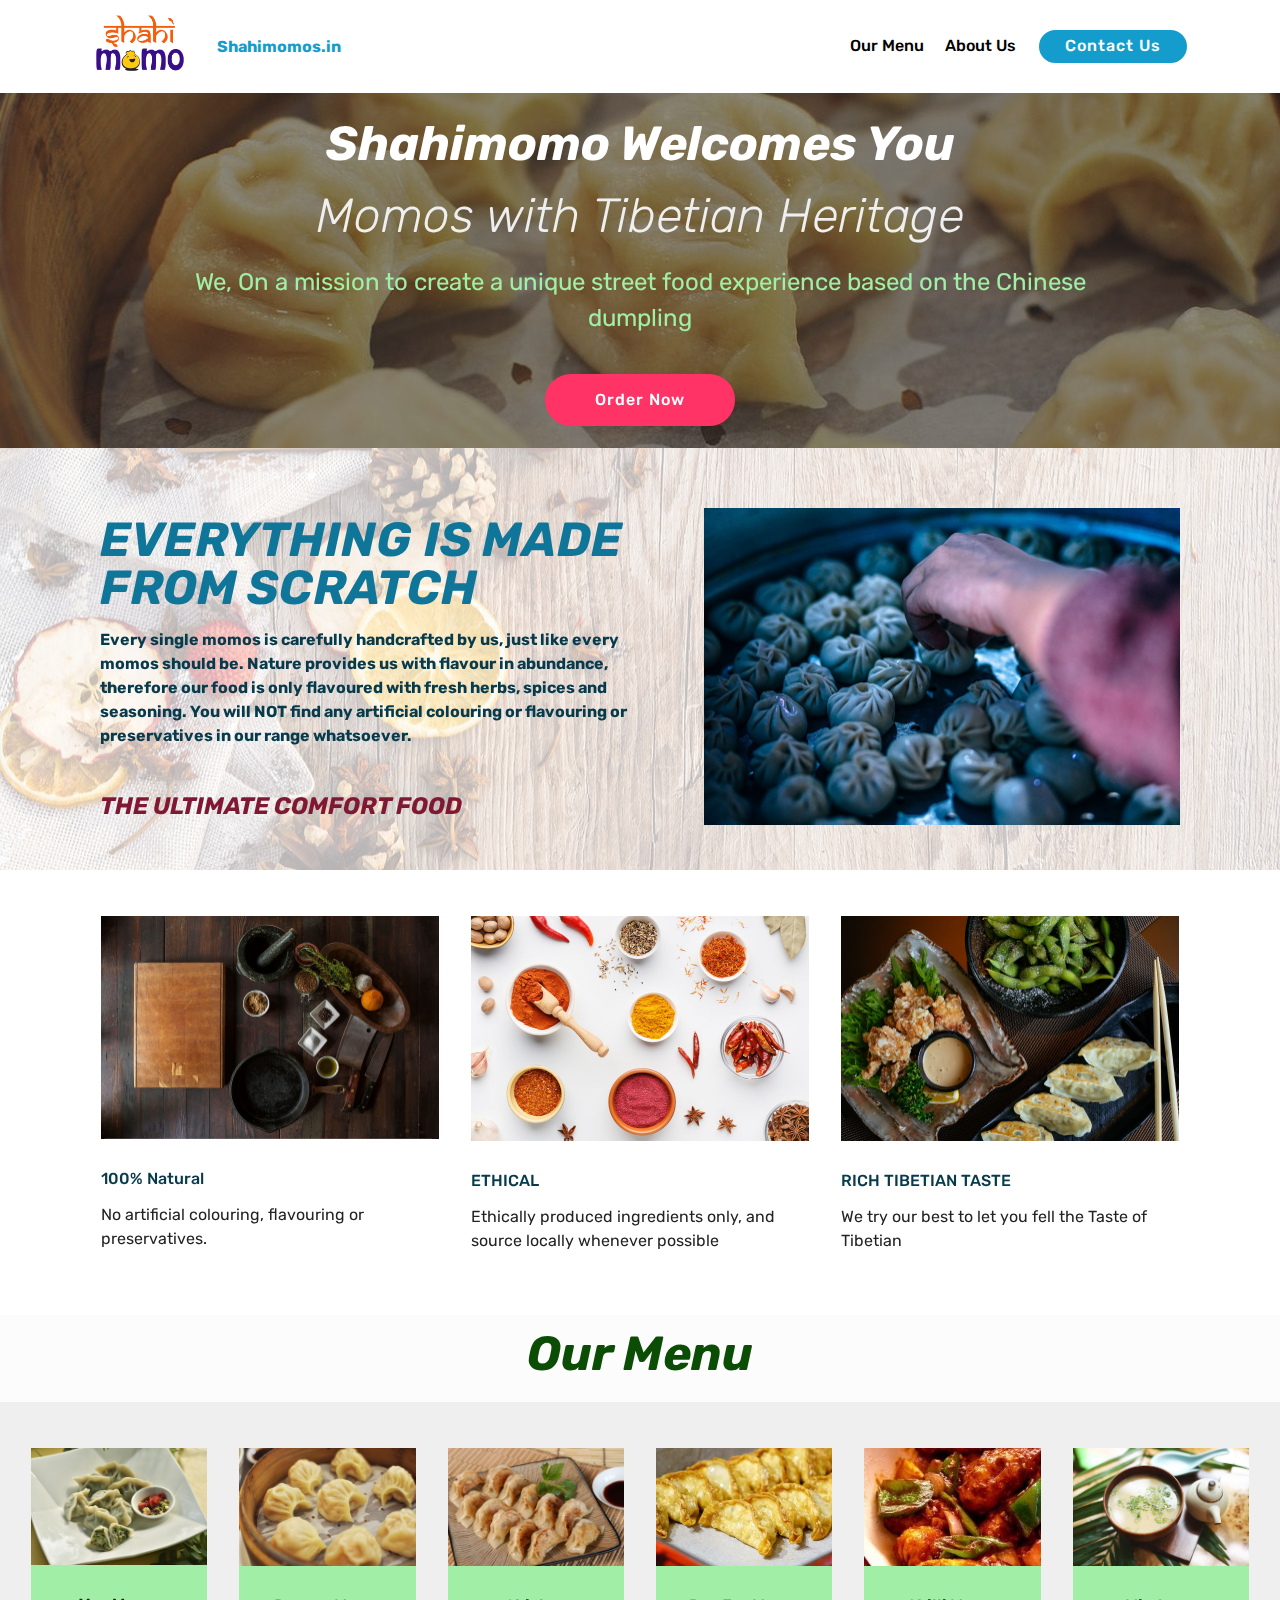
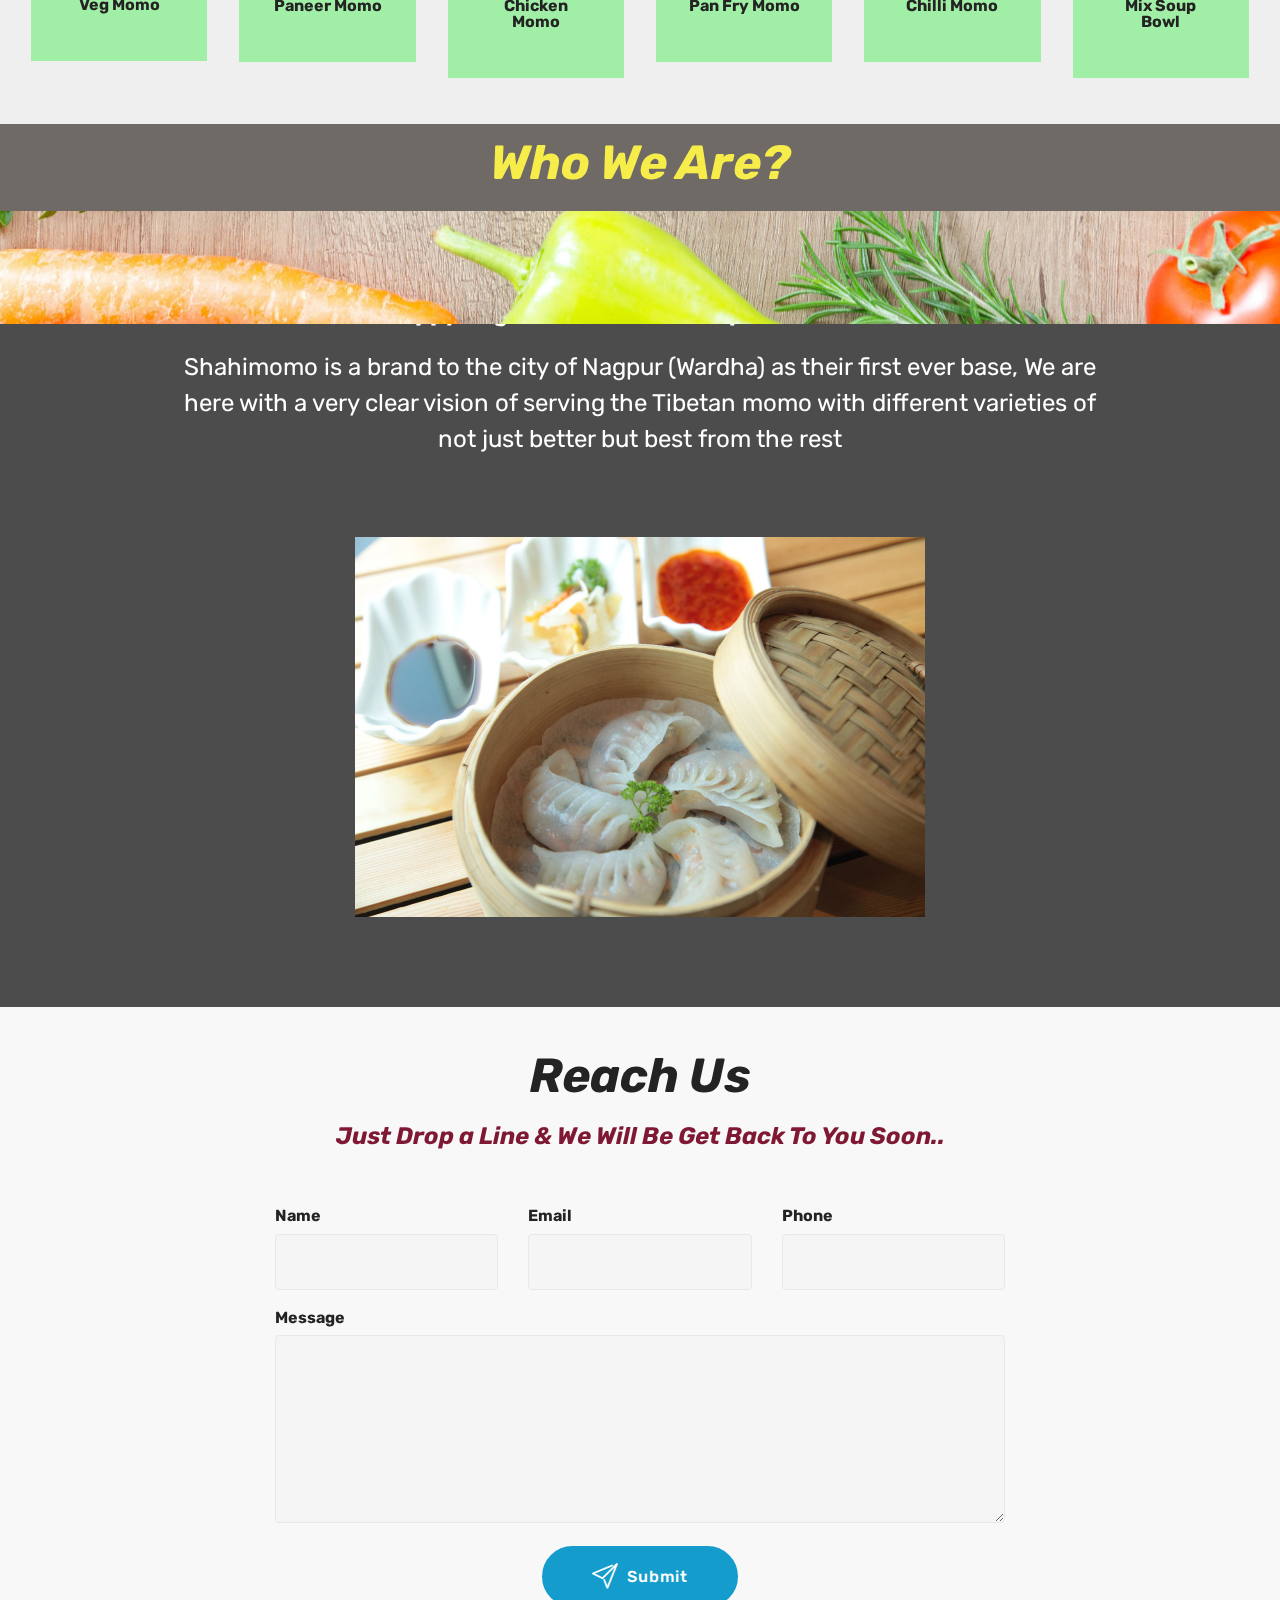
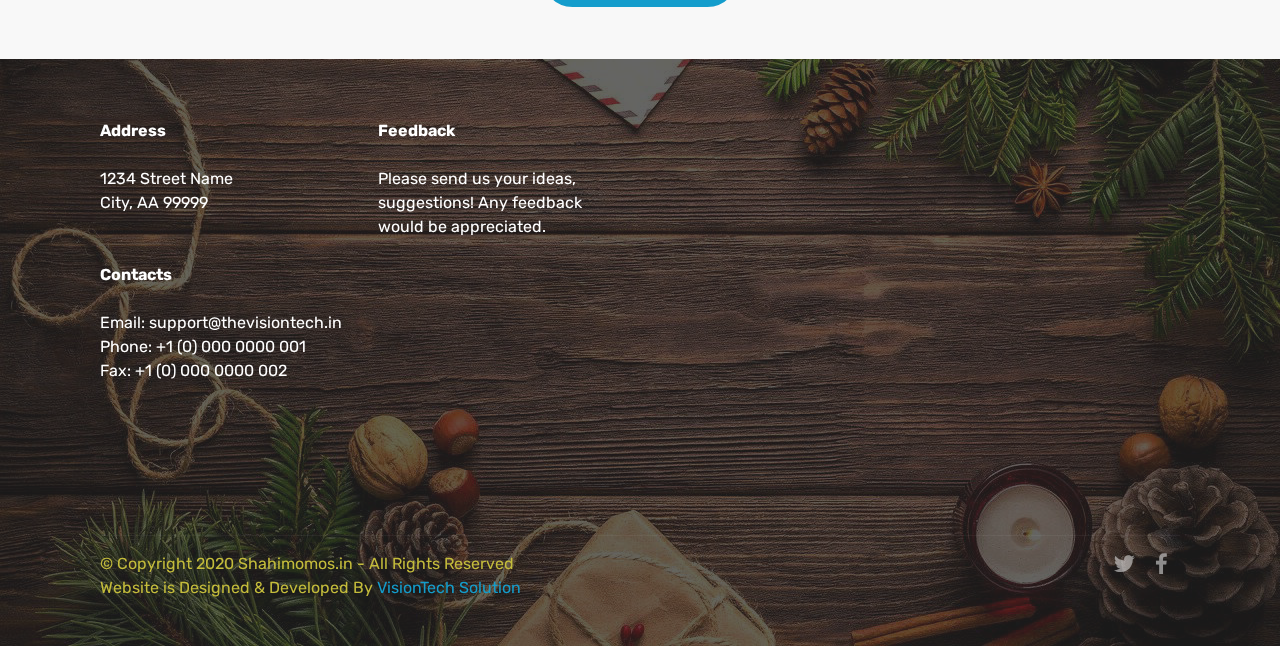
==== index.html @ 903f7103 "1st Hosting" ====
<!DOCTYPE html>
<html  >
<head>
  <!-- Site made with Mobirise Website Builder v4.10.15, https://mobirise.com -->
  <meta charset="UTF-8">
  <meta http-equiv="X-UA-Compatible" content="IE=edge">
  <meta name="generator" content="Mobirise v4.10.15, mobirise.com">
  <meta name="viewport" content="width=device-width, initial-scale=1, minimum-scale=1">
  <link rel="shortcut icon" href="assets/images/images-128x117.png" type="image/x-icon">
  <meta name="description" content="">
  
  <title>Home</title>
  <link rel="stylesheet" href="assets/web/assets/mobirise-icons-bold/mobirise-icons-bold.css">
  <link rel="stylesheet" href="assets/bootstrap/css/bootstrap.min.css">
  <link rel="stylesheet" href="assets/bootstrap/css/bootstrap-grid.min.css">
  <link rel="stylesheet" href="assets/bootstrap/css/bootstrap-reboot.min.css">
  <link rel="stylesheet" href="assets/socicon/css/styles.css">
  <link rel="stylesheet" href="assets/dropdown/css/style.css">
  <link rel="stylesheet" href="assets/tether/tether.min.css">
  <link rel="stylesheet" href="assets/theme/css/style.css">
  <link rel="preload" as="style" href="assets/mobirise/css/mbr-additional.css"><link rel="stylesheet" href="assets/mobirise/css/mbr-additional.css" type="text/css">
  
  
  
</head>
<body>
  <section class="menu cid-rPTNNwY2YM" once="menu" id="menu2-0">

    

    <nav class="navbar navbar-expand beta-menu navbar-dropdown align-items-center navbar-fixed-top navbar-toggleable-sm">
        <button class="navbar-toggler navbar-toggler-right" type="button" data-toggle="collapse" data-target="#navbarSupportedContent" aria-controls="navbarSupportedContent" aria-expanded="false" aria-label="Toggle navigation">
            <div class="hamburger">
                <span></span>
                <span></span>
                <span></span>
                <span></span>
            </div>
        </button>
        <div class="menu-logo">
            <div class="navbar-brand">
                <span class="navbar-logo">
                    <a href="#top">
                        <img src="assets/images/shahi-momo-logo-2-242x150.png" alt="Mobirise" title="" style="height: 4.8rem;">
                    </a>
                </span>
                <span class="navbar-caption-wrap"><a class="navbar-caption text-primary display-4" href="http://shahimomos.in">Shahimomos.in</a></span>
            </div>
        </div>
        <div class="collapse navbar-collapse" id="navbarSupportedContent">
            <ul class="navbar-nav nav-dropdown" data-app-modern-menu="true"><li class="nav-item">
                    <a class="nav-link link text-black display-4" href="index.html#header16-5">Our Menu</a>
                </li>
                <li class="nav-item">
                    <a class="nav-link link text-black display-4" href="index.html#header16-6">
                        About Us
                    </a>
                </li></ul>
            <div class="navbar-buttons mbr-section-btn"><a class="btn btn-sm btn-primary display-4" href="index.html#form1-9">Contact Us</a></div>
        </div>
    </nav>
</section>

<section class="engine"><a href="https://mobirise.info/g">how to build your own site for free</a></section><section class="header1 cid-rPTPG1tOv0 mbr-parallax-background" id="header1-1">

    

    <div class="mbr-overlay" style="opacity: 0.5; background-color: rgb(35, 35, 35);">
    </div>

    <div class="container">
        <div class="row justify-content-md-center">
            <div class="mbr-white col-md-10">
                <h1 class="mbr-section-title align-center mbr-bold pb-3 mbr-fonts-style display-2"><em>Shahimomo Welcomes You</em></h1>
                <h3 class="mbr-section-subtitle align-center mbr-light pb-3 mbr-fonts-style display-2"><em>Momos with Tibetian Heritage</em></h3>
                <p class="mbr-text align-center pb-3 mbr-fonts-style display-5">We, On a mission to create a unique street food experience based on the Chinese dumpling
                </p>
                <div class="mbr-section-btn align-center"><a class="btn btn-md btn-secondary display-4" href="index.html">Order Now</a></div>
            </div>
        </div>
    </div>

</section>

<section class="services2 cid-rPTTUf7X37 mbr-parallax-background" id="services2-2">
    <!---->
    
    <!---->
    <!--Overlay-->
    <div class="mbr-overlay" style="opacity: 0.7; background-color: rgb(255, 255, 255);">
    </div>
    <!--Container-->
    <div class="container">
        <div class="col-md-12">
            <div class="media-container-row">
                <div class="mbr-figure" style="width: 50%;">
                    <img src="assets/images/shahimomos.in-952x635.jpg" alt="Mobirise" title="">
                </div>
                <div class="align-left aside-content">
                    <h2 class="mbr-title pt-2 mbr-fonts-style display-2"><em><strong>EVERYTHING</strong> <strong>IS MADE FROM SCRATCH</strong></em></h2>
                    <div class="mbr-section-text">
                        <p class="mbr-text text1 pt-2 mbr-light mbr-fonts-style display-7"><strong>
                            Every single momos is carefully handcrafted by us, just like every momos should be. Nature provides us with flavour in abundance, therefore our food is only flavoured with fresh herbs, spices and seasoning. You will NOT find any artificial colouring or flavouring or preservatives in our range whatsoever.
                        </strong></p>
                        <p class="mbr-text text2 pt-4 mbr-light mbr-fonts-style display-5"><em><strong>THE ULTIMATE COMFORT FOOD</strong></em></p>
                    </div>
                    <!--Btn-->
                    
                </div>
            </div>
        </div>
    </div>
</section>

<section class="features2 cid-rPTVGCD7DV" id="features2-3">

    

    
    
    <div class="container">
        <div class="media-container-row">
            <div class="card p-3 col-12 col-md-6 col-lg-4">
                <div class="card-wrapper">
                    <div class="card-img">
                        <img src="assets/images/shahimomos.in-11-676x447.jpg" alt="Mobirise" title="">
                    </div>
                    <div class="card-box">
                        <h4 class="card-title pb-3 mbr-fonts-style display-7">100% Natural</h4>
                        <p class="mbr-text mbr-fonts-style display-7">No artificial colouring, flavouring or preservatives.</p>
                    </div>
                </div>
            </div>

            <div class="card p-3 col-12 col-md-6 col-lg-4">
                <div class="card-wrapper">
                    <div class="card-img">
                        <img src="assets/images/shahimomos.in-fr-676x450.jpg" alt="Mobirise" title="">
                    </div>
                    <div class="card-box ">
                        <h4 class="card-title pb-3 mbr-fonts-style display-7">
                            ETHICAL
                        </h4>
                        <p class="mbr-text mbr-fonts-style display-7">Ethically produced ingredients only, and source locally whenever possible</p>
                    </div>
                </div>
            </div>

            <div class="card p-3 col-12 col-md-6 col-lg-4">
                <div class="card-wrapper">
                    <div class="card-img">
                        <img src="assets/images/shahimomos.in-vj-676x451.jpg" alt="Mobirise" title="">
                    </div>
                    <div class="card-box">
                        <h4 class="card-title pb-3 mbr-fonts-style display-7">RICH TIBETIAN TASTE</h4>
                        <p class="mbr-text mbr-fonts-style display-7">We try our best to let you fell the Taste of Tibetian</p>
                    </div>
                </div>
            </div>

            
        </div>
    </div>
</section>

<section class="header1 cid-rPTZVzXrGd mbr-parallax-background" id="header16-5">

    

    <div class="mbr-overlay" style="opacity: 0.8; background-color: rgb(255, 255, 255);">
    </div>

    <div class="container">
        <div class="row justify-content-md-center">
            <div class="col-md-10 align-center">
                
                <h3 class="mbr-section-subtitle mbr-light pb-3 mbr-fonts-style display-2"><strong><em>Our Menu</em></strong></h3>
                
                
            </div>
        </div>
    </div>

</section>

<section class="features17 cid-rPTZSvDpLK mbr-parallax-background" id="features17-4">
    
    

    <div class="mbr-overlay" style="opacity: 0.7; background-color: rgb(239, 239, 239);">
    </div>
    <div class="container-fluid">
        <div class="media-container-row">
            <div class="card p-3 col-12 col-md-6 col-lg-2">
                <div class="card-wrapper">
                    <div class="card-img">
                        <img src="assets/images/shahimomos.in-3-376x249.jpg" alt="Mobirise" title="">
                    </div>
                    <div class="card-box">
                        <h4 class="card-title pb-3 mbr-fonts-style display-7"><strong>Veg Momo</strong></h4>
                        
                    </div>
                </div>
            </div>

            <div class="card p-3 col-12 col-md-6 col-lg-2">
                <div class="card-wrapper">
                    <div class="card-img">
                        <img src="assets/images/shahimomos.in-4-376x250.jpg" alt="Mobirise" title="">
                    </div>
                    <div class="card-box">
                        <h4 class="card-title pb-3 mbr-fonts-style display-7"><strong>Paneer Momo</strong></h4>
                        
                    </div>
                </div>
            </div>

            <div class="card p-3 col-12 col-md-6 col-lg-2">
                <div class="card-wrapper">
                    <div class="card-img">
                        <img src="assets/images/shahimomos.in-7-376x250.jpg" alt="Mobirise" title="">
                    </div>
                    <div class="card-box">
                        <h4 class="card-title pb-3 mbr-fonts-style display-7"><strong>Chicken Momo</strong></h4>
                        
                    </div>
                </div>
            </div>

            <div class="card p-3 col-12 col-md-6 col-lg-2">
                <div class="card-wrapper">
                    <div class="card-img">
                        <img src="assets/images/shahimomos.in-5-376x282.jpeg" alt="Mobirise" title="">
                    </div>
                    <div class="card-box">
                        <h4 class="card-title pb-3 mbr-fonts-style display-7"><strong>Pan Fry Momo</strong></h4>
                        
                    </div>
                </div>
            </div>
            <div class="card p-3 col-12 col-md-6 col-lg-2">
                <div class="card-wrapper">
                    <div class="card-img">
                        <img src="assets/images/1530507824-1-376x282.jpeg" alt="Mobirise" title="">
                    </div>
                    <div class="card-box">
                        <h4 class="card-title pb-3 mbr-fonts-style display-7"><strong>Chilli Momo</strong></h4>
                        
                    </div>
                </div>
            </div>
            <div class="card p-3 col-12 col-md-6 col-lg-2">
                <div class="card-wrapper">
                    <div class="card-img">
                        <img src="assets/images/shahimomos.in-gt-376x251.jpg" alt="Mobirise" title="">
                    </div>
                    <div class="card-box">
                        <h4 class="card-title pb-3 mbr-fonts-style display-7"><strong>Mix Soup Bowl</strong></h4>
                        
                    </div>
                </div>
            </div>
        </div>
    </div>
</section>

<section class="header1 cid-rPU2KFSTqj mbr-parallax-background" id="header16-6">

    

    <div class="mbr-overlay" style="opacity: 0.8; background-color: rgb(79, 73, 67);">
    </div>

    <div class="container">
        <div class="row justify-content-md-center">
            <div class="col-md-10 align-center">
                
                <h3 class="mbr-section-subtitle mbr-light pb-3 mbr-fonts-style display-2"><strong><em>Who We Are?</em></strong></h3>
                
                
            </div>
        </div>
    </div>

</section>

<section class="header4 cid-rPU3enYfwt mbr-parallax-background" id="header4-8">

    

    <div class="mbr-overlay" style="opacity: 0.8; background-color: rgb(35, 35, 35);">
    </div>

    <div class="container">
        <div class="row justify-content-md-center">
            <div class="media-content col-md-10">
                <h1 class="mbr-section-title align-center mbr-white pb-3 mbr-bold mbr-fonts-style display-5">&nbsp;Shahi Momo is happy to get connected with you all Momo lovers out there</h1>
                
                <div class="mbr-text align-center mbr-white pb-3">
                    <p class="mbr-text mbr-fonts-style display-5">Shahimomo&nbsp;is a brand to the city of Nagpur (Wardha)&nbsp;as their first ever base, We are here with a very clear vision of serving the Tibetan momo with different varieties of not just better but best from the rest</p>
                </div>
                
            </div>
            <div class="mbr-figure pt-5">
                <img src="assets/images/shahimomos.in-1-1140x760.jpg" alt="Mobirise" title="" style="width: 50%;">
            </div>
        </div>
    </div>
</section>

<section class="mbr-section form1 cid-rPU6ZiES2X mbr-parallax-background" id="form1-9">

    

    <div class="mbr-overlay" style="opacity: 0.6; background-color: rgb(255, 255, 255);">
    </div>
    <div class="container">
        <div class="row justify-content-center">
            <div class="title col-12 col-lg-8">
                <h2 class="mbr-section-title align-center pb-3 mbr-fonts-style display-2"><em><strong>Reach Us</strong></em></h2>
                <h3 class="mbr-section-subtitle align-center mbr-light pb-3 mbr-fonts-style display-5"><strong><em>Just Drop a Line &amp; We Will Be Get Back To You Soon..</em></strong></h3>
            </div>
        </div>
    </div>
    <div class="container">
        <div class="row justify-content-center">
            <div class="media-container-column col-lg-8" data-form-type="formoid">
                <!---Formbuilder Form--->
                <form action="https://mobirise.com/" method="POST" class="mbr-form form-with-styler" data-form-title="Mobirise Form"><input type="hidden" name="email" data-form-email="true" value="Xfej336kBXKM1GobPA/BCLwzNhtmYr7MzFVqIUMTimgPdMG3riW39Me79jbO7dCWpPa9+51WQNjt3RapxZYFgcnYr6++Sw29KfsrBfpaSmL9WlDJhbk5nXmdDGujqQzP">
                    <div class="row">
                        <div hidden="hidden" data-form-alert="" class="alert alert-success col-12">Thanks for filling out the form!</div>
                        <div hidden="hidden" data-form-alert-danger="" class="alert alert-danger col-12">
                        </div>
                    </div>
                    <div class="dragArea row">
                        <div class="col-md-4  form-group" data-for="name">
                            <label for="name-form1-9" class="form-control-label mbr-fonts-style display-7"><strong>Name</strong></label>
                            <input type="text" name="name" data-form-field="Name" required="required" class="form-control display-7" id="name-form1-9">
                        </div>
                        <div class="col-md-4  form-group" data-for="email">
                            <label for="email-form1-9" class="form-control-label mbr-fonts-style display-7"><strong>Email</strong></label>
                            <input type="email" name="email" data-form-field="Email" required="required" class="form-control display-7" id="email-form1-9">
                        </div>
                        <div data-for="phone" class="col-md-4  form-group">
                            <label for="phone-form1-9" class="form-control-label mbr-fonts-style display-7"><strong>Phone</strong></label>
                            <input type="tel" name="phone" data-form-field="Phone" class="form-control display-7" id="phone-form1-9">
                        </div>
                        <div data-for="message" class="col-md-12 form-group">
                            <label for="message-form1-9" class="form-control-label mbr-fonts-style display-7"><strong>Message</strong></label>
                            <textarea name="message" data-form-field="Message" class="form-control display-7" id="message-form1-9"></textarea>
                        </div>
                        <div class="col-md-12 input-group-btn align-center"><button type="submit" class="btn btn-primary btn-form display-4"><span class="mbrib-paper-plane mbr-iconfont mbr-iconfont-btn"></span>Submit</button></div>
                    </div>
                </form><!---Formbuilder Form--->
            </div>
        </div>
    </div>
</section>

<section class="cid-rPU8gIEfs6" id="footer2-a">

    

    <div class="mbr-overlay" style="opacity: 0.7; background-color: rgb(35, 35, 35);"></div>

    <div class="container">
        <div class="media-container-row content mbr-white">
            <div class="col-12 col-md-3 mbr-fonts-style display-7">
                <p class="mbr-text">
                    <strong>Address</strong>
                    <br>
                    <br>1234 Street Name
                    <br>City, AA 99999
                    <br>
                    <br>
                    <br><strong>Contacts</strong>
                    <br>
                    <br>Email: support@thevisiontech.in<br>Phone: +1 (0) 000 0000 001
                    <br>Fax: +1 (0) 000 0000 002
                </p>
            </div>
            <div class="col-12 col-md-3 mbr-fonts-style display-7">
                <p class="mbr-text"><strong>Feedback</strong>
                    <br>
                    <br>Please send us your ideas, suggestions! Any feedback would be appreciated.
                </p>
            </div>
            <div class="col-12 col-md-6">
                <div class="google-map"><iframe frameborder="0" style="border:0" src="https://www.google.com/maps/embed?pb=!1m18!1m12!1m3!1d3731.2957175149!2d78.5920645149277!3d20.73880488615623!2m3!1f0!2f0!3f0!3m2!1i1024!2i768!4f13.1!3m3!1m2!1s0x3bd47fdc849666a1%3A0xf864f578d96a3a98!2sShahi%20Momos(Dipak)!5e0!3m2!1sen!2sin!4v1581159284503!5m2!1sen!2sin" allowfullscreen=""></iframe></div>
            </div>
        </div>
        <div class="footer-lower">
            <div class="media-container-row">
                <div class="col-sm-12">
                    <hr>
                </div>
            </div>
            <div class="media-container-row mbr-white">
                <div class="col-sm-6 copyright">
                    <p class="mbr-text mbr-fonts-style display-7">
                        © Copyright 2020 Shahimomos.in&nbsp;- All Rights Reserved<br>Website is Designed &amp; Developed By <strong><em><a href="https://web.thevisiontech.in" target="_blank">VisionTech Solution</a></em></strong></p>
                </div>
                <div class="col-md-6">
                    <div class="social-list align-right">
                        <div class="soc-item">
                            <a href="https://web.thevisiontech.in" target="_blank">
                                <span class="mbr-iconfont mbr-iconfont-social socicon-twitter socicon"></span>
                            </a>
                        </div>
                        <div class="soc-item">
                            <a href="https://web.thevisiontech.in" target="_blank">
                                <span class="mbr-iconfont mbr-iconfont-social socicon-facebook socicon"></span>
                            </a>
                        </div>
                        
                        
                        
                        
                    </div>
                </div>
            </div>
        </div>
    </div>
</section>


  <script src="assets/web/assets/jquery/jquery.min.js"></script>
  <script src="assets/popper/popper.min.js"></script>
  <script src="assets/bootstrap/js/bootstrap.min.js"></script>
  <script src="assets/smoothscroll/smooth-scroll.js"></script>
  <script src="assets/dropdown/js/nav-dropdown.js"></script>
  <script src="assets/dropdown/js/navbar-dropdown.js"></script>
  <script src="assets/touchswipe/jquery.touch-swipe.min.js"></script>
  <script src="assets/parallax/jarallax.min.js"></script>
  <script src="assets/tether/tether.min.js"></script>
  <script src="assets/theme/js/script.js"></script>
  <script src="assets/formoid/formoid.min.js"></script>
  
  
</body>
</html>
---- assets/web/assets/mobirise-icons-bold/mobirise-icons-bold.css ----
@font-face {
  font-family: 'mobirise-icons-bold';
  font-display: swap;
  src:  url('mobirise-icons-bold.eot?m1l4yr');
  src:  url('mobirise-icons-bold.eot?m1l4yr#iefix') format('embedded-opentype'),
    url('mobirise-icons-bold.ttf?m1l4yr') format('truetype'),
    url('mobirise-icons-bold.woff?m1l4yr') format('woff'),
    url('mobirise-icons-bold.svg?m1l4yr#mobirise-icons-bold') format('svg');
  font-weight: normal;
  font-style: normal;
}

[class^="mbrib-"], [class*="mbrib-"] {
  /* use !important to prevent issues with browser extensions that change fonts */
  font-family: 'mobirise-icons-bold' !important;
  speak: none;
  font-style: normal;
  font-weight: normal;
  font-variant: normal;
  text-transform: none;
  line-height: 1;

  /* Better Font Rendering =========== */
  -webkit-font-smoothing: antialiased;
  -moz-osx-font-smoothing: grayscale;
}

.mbrib-add-submenu:before {
  content: "\e900";
}
.mbrib-alert:before {
  content: "\e901";
}
.mbrib-align-center:before {
  content: "\e902";
}
.mbrib-align-justify:before {
  content: "\e903";
}
.mbrib-align-left:before {
  content: "\e904";
}
.mbrib-align-right:before {
  content: "\e905";
}
.mbrib-android:before {
  content: "\e906";
}
.mbrib-apple:before {
  content: "\e907";
}
.mbrib-arrow-down:before {
  content: "\e908";
}
.mbrib-arrow-next:before {
  content: "\e909";
}
.mbrib-arrow-prev:before {
  content: "\e90a";
}
.mbrib-arrow-up:before {
  content: "\e90b";
}
.mbrib-bold:before {
  content: "\e90c";
}
.mbrib-bookmark:before {
  content: "\e90d";
}
.mbrib-bootstrap:before {
  content: "\e90e";
}
.mbrib-briefcase:before {
  content: "\e90f";
}
.mbrib-browse:before {
  content: "\e910";
}
.mbrib-bulleted-list:before {
  content: "\e911";
}
.mbrib-calendar:before {
  content: "\e912";
}
.mbrib-camera:before {
  content: "\e913";
}
.mbrib-cart-add:before {
  content: "\e914";
}
.mbrib-cart-full:before {
  content: "\e915";
}
.mbrib-cash:before {
  content: "\e916";
}
.mbrib-change-style:before {
  content: "\e917";
}
.mbrib-chat:before {
  content: "\e918";
}
.mbrib-clock:before {
  content: "\e919";
}
.mbrib-close:before {
  content: "\e91a";
}
.mbrib-cloud:before {
  content: "\e91b";
}
.mbrib-code:before {
  content: "\e91c";
}
.mbrib-contact-form:before {
  content: "\e91d";
}
.mbrib-credit-card:before {
  content: "\e91e";
}
.mbrib-cursor-click:before {
  content: "\e91f";
}
.mbrib-cust-feedback:before {
  content: "\e920";
}
.mbrib-database:before {
  content: "\e921";
}
.mbrib-delivery:before {
  content: "\e922";
}
.mbrib-desktop:before {
  content: "\e923";
}
.mbrib-devices:before {
  content: "\e924";
}
.mbrib-down:before {
  content: "\e925";
}
.mbrib-download:before {
  content: "\e926";
}
.mbrib-drag-n-drop:before {
  content: "\e927";
}
.mbrib-drag-n-drop2:before {
  content: "\e928";
}
.mbrib-edit:before {
  content: "\e929";
}
.mbrib-edit2:before {
  content: "\e92a";
}
.mbrib-error:before {
  content: "\e92b";
}
.mbrib-extension:before {
  content: "\e92c";
}
.mbrib-features:before {
  content: "\e92d";
}
.mbrib-file:before {
  content: "\e92e";
}
.mbrib-flag:before {
  content: "\e92f";
}
.mbrib-folder:before {
  content: "\e930";
}
.mbrib-gift:before {
  content: "\e931";
}
.mbrib-github:before {
  content: "\e932";
}
.mbrib-globe-2:before {
  content: "\e933";
}
.mbrib-globe:before {
  content: "\e934";
}
.mbrib-growing-chart:before {
  content: "\e935";
}
.mbrib-hearth:before {
  content: "\e936";
}
.mbrib-help:before {
  content: "\e937";
}
.mbrib-home:before {
  content: "\e938";
}
.mbrib-hot-cup:before {
  content: "\e939";
}
.mbrib-idea:before {
  content: "\e93a";
}
.mbrib-image-gallery:before {
  content: "\e93b";
}
.mbrib-image-slider:before {
  content: "\e93c";
}
.mbrib-info:before {
  content: "\e93d";
}
.mbrib-italic:before {
  content: "\e93e";
}
.mbrib-key:before {
  content: "\e93f";
}
.mbrib-laptop:before {
  content: "\e940";
}
.mbrib-layers:before {
  content: "\e941";
}
.mbrib-left-right:before {
  content: "\e942";
}
.mbrib-left:before {
  content: "\e943";
}
.mbrib-letter:before {
  content: "\e944";
}
.mbrib-like:before {
  content: "\e945";
}
.mbrib-link:before {
  content: "\e946";
}
.mbrib-lock:before {
  content: "\e947";
}
.mbrib-login:before {
  content: "\e948";
}
.mbrib-logout:before {
  content: "\e949";
}
.mbrib-magic-stick:before {
  content: "\e94a";
}
.mbrib-map-pin:before {
  content: "\e94b";
}
.mbrib-menu:before {
  content: "\e94c";
}
.mbrib-mobile:before {
  content: "\e94d";
}
.mbrib-mobile2:before {
  content: "\e94e";
}
.mbrib-mobirise:before {
  content: "\e94f";
}
.mbrib-more-horizontal:before {
  content: "\e950";
}
.mbrib-more-vertical:before {
  content: "\e951";
}
.mbrib-music:before {
  content: "\e952";
}
.mbrib-new-file:before {
  content: "\e953";
}
.mbrib-numbered-list:before {
  content: "\e954";
}
.mbrib-opened-folder:before {
  content: "\e955";
}
.mbrib-pages:before {
  content: "\e956";
}
.mbrib-paper-plane:before {
  content: "\e957";
}
.mbrib-paperclip:before {
  content: "\e958";
}
.mbrib-photo:before {
  content: "\e959";
}
.mbrib-photos:before {
  content: "\e95a";
}
.mbrib-pin:before {
  content: "\e95b";
}
.mbrib-play:before {
  content: "\e95c";
}
.mbrib-plus:before {
  content: "\e95d";
}
.mbrib-preview:before {
  content: "\e95e";
}
.mbrib-print:before {
  content: "\e95f";
}
.mbrib-protect:before {
  content: "\e960";
}
.mbrib-question:before {
  content: "\e961";
}
.mbrib-quote-left:before {
  content: "\e962";
}
.mbrib-quote-right:before {
  content: "\e963";
}
.mbrib-redo:before {
  content: "\e964";
}
.mbrib-refresh:before {
  content: "\e965";
}
.mbrib-responsive:before {
  content: "\e966";
}
.mbrib-right:before {
  content: "\e967";
}
.mbrib-rocket:before {
  content: "\e968";
}
.mbrib-sad-face:before {
  content: "\e969";
}
.mbrib-sale:before {
  content: "\e96a";
}
.mbrib-save:before {
  content: "\e96b";
}
.mbrib-search:before {
  content: "\e96c";
}
.mbrib-setting:before {
  content: "\e96d";
}
.mbrib-setting2:before {
  content: "\e96e";
}
.mbrib-setting3:before {
  content: "\e96f";
}
.mbrib-share:before {
  content: "\e970";
}
.mbrib-shopping-bag:before {
  content: "\e971";
}
.mbrib-shopping-basket:before {
  content: "\e972";
}
.mbrib-shopping-cart:before {
  content: "\e973";
}
.mbrib-sites:before {
  content: "\e974";
}
.mbrib-smile-face:before {
  content: "\e975";
}
.mbrib-speed:before {
  content: "\e976";
}
.mbrib-star:before {
  content: "\e977";
}
.mbrib-success:before {
  content: "\e978";
}
.mbrib-sun:before {
  content: "\e979";
}
.mbrib-sun2:before {
  content: "\e97a";
}
.mbrib-tablet-vertical:before {
  content: "\e97b";
}
.mbrib-tablet:before {
  content: "\e97c";
}
.mbrib-target:before {
  content: "\e97d";
}
.mbrib-timer:before {
  content: "\e97e";
}
.mbrib-to-ftp:before {
  content: "\e97f";
}
.mbrib-to-local-drive:before {
  content: "\e980";
}
.mbrib-touch-swipe:before {
  content: "\e981";
}
.mbrib-touch:before {
  content: "\e982";
}
.mbrib-trash:before {
  content: "\e983";
}
.mbrib-underline:before {
  content: "\e984";
}
.mbrib-undo:before {
  content: "\e985";
}
.mbrib-unlink:before {
  content: "\e986";
}
.mbrib-unlock:before {
  content: "\e987";
}
.mbrib-up-down:before {
  content: "\e988";
}
.mbrib-up:before {
  content: "\e989";
}
.mbrib-update:before {
  content: "\e98a";
}
.mbrib-upload:before {
  content: "\e98b";
}
.mbrib-user:before {
  content: "\e98c";
}
.mbrib-user2:before {
  content: "\e98d";
}
.mbrib-users:before {
  content: "\e98e";
}
.mbrib-video-play:before {
  content: "\e98f";
}
.mbrib-video:before {
  content: "\e990";
}
.mbrib-watch:before {
  content: "\e991";
}
.mbrib-website-theme:before {
  content: "\e992";
}
.mbrib-wifi:before {
  content: "\e993";
}
.mbrib-windows:before {
  content: "\e994";
}
.mbrib-zoom-out:before {
  content: "\e995";
}
---- assets/socicon/css/styles.css ----
@charset "UTF-8";

@font-face {
  font-family: "socicon";
  src:url("../fonts/socicon.eot");
  src:url("../fonts/socicon.eot?#iefix") format("embedded-opentype"),
    url("../fonts/socicon.woff") format("woff"),
    url("../fonts/socicon.ttf") format("truetype"),
    url("../fonts/socicon.svg#socicon") format("svg");
  font-weight: normal;
  font-style: normal;
  font-display:swap;
}

[data-icon]:before {
  font-family: "socicon" !important;
  content: attr(data-icon);
  font-style: normal !important;
  font-weight: normal !important;
  font-variant: normal !important;
  text-transform: none !important;
  speak: none;
  line-height: 1;
  -webkit-font-smoothing: antialiased;
  -moz-osx-font-smoothing: grayscale;
}

[class^="socicon-"]:before,
[class*=" socicon-"]:before {
  font-family: "socicon" !important;
  font-style: normal !important;
  font-weight: normal !important;
  font-variant: normal !important;
  text-transform: none !important;
  speak: none;
  line-height: 1;
  -webkit-font-smoothing: antialiased;
  -moz-osx-font-smoothing: grayscale;
}

.socicon-modelmayhem:before {
  content: "\e000";
}
.socicon-mixcloud:before {
  content: "\e001";
}
.socicon-drupal:before {
  content: "\e002";
}
.socicon-swarm:before {
  content: "\e003";
}
.socicon-istock:before {
  content: "\e004";
}
.socicon-yammer:before {
  content: "\e005";
}
.socicon-ello:before {
  content: "\e006";
}
.socicon-stackoverflow:before {
  content: "\e007";
}
.socicon-persona:before {
  content: "\e008";
}
.socicon-triplej:before {
  content: "\e009";
}
.socicon-houzz:before {
  content: "\e00a";
}
.socicon-rss:before {
  content: "\e00b";
}
.socicon-paypal:before {
  content: "\e00c";
}
.socicon-odnoklassniki:before {
  content: "\e00d";
}
.socicon-airbnb:before {
  content: "\e00e";
}
.socicon-periscope:before {
  content: "\e00f";
}
.socicon-outlook:before {
  content: "\e010";
}
.socicon-coderwall:before {
  content: "\e011";
}
.socicon-tripadvisor:before {
  content: "\e012";
}
.socicon-appnet:before {
  content: "\e013";
}
.socicon-goodreads:before {
  content: "\e014";
}
.socicon-tripit:before {
  content: "\e015";
}
.socicon-lanyrd:before {
  content: "\e016";
}
.socicon-slideshare:before {
  content: "\e017";
}
.socicon-buffer:before {
  content: "\e018";
}
.socicon-disqus:before {
  content: "\e019";
}
.socicon-vkontakte:before {
  content: "\e01a";
}
.socicon-whatsapp:before {
  content: "\e01b";
}
.socicon-patreon:before {
  content: "\e01c";
}
.socicon-storehouse:before {
  content: "\e01d";
}
.socicon-pocket:before {
  content: "\e01e";
}
.socicon-mail:before {
  content: "\e01f";
}
.socicon-blogger:before {
  content: "\e020";
}
.socicon-technorati:before {
  content: "\e021";
}
.socicon-reddit:before {
  content: "\e022";
}
.socicon-dribbble:before {
  content: "\e023";
}
.socicon-stumbleupon:before {
  content: "\e024";
}
.socicon-digg:before {
  content: "\e025";
}
.socicon-envato:before {
  content: "\e026";
}
.socicon-behance:before {
  content: "\e027";
}
.socicon-delicious:before {
  content: "\e028";
}
.socicon-deviantart:before {
  content: "\e029";
}
.socicon-forrst:before {
  content: "\e02a";
}
.socicon-play:before {
  content: "\e02b";
}
.socicon-zerply:before {
  content: "\e02c";
}
.socicon-wikipedia:before {
  content: "\e02d";
}
.socicon-apple:before {
  content: "\e02e";
}
.socicon-flattr:before {
  content: "\e02f";
}
.socicon-github:before {
  content: "\e030";
}
.socicon-renren:before {
  content: "\e031";
}
.socicon-friendfeed:before {
  content: "\e032";
}
.socicon-newsvine:before {
  content: "\e033";
}
.socicon-identica:before {
  content: "\e034";
}
.socicon-bebo:before {
  content: "\e035";
}
.socicon-zynga:before {
  content: "\e036";
}
.socicon-steam:before {
  content: "\e037";
}
.socicon-xbox:before {
  content: "\e038";
}
.socicon-windows:before {
  content: "\e039";
}
.socicon-qq:before {
  content: "\e03a";
}
.socicon-douban:before {
  content: "\e03b";
}
.socicon-meetup:before {
  content: "\e03c";
}
.socicon-playstation:before {
  content: "\e03d";
}
.socicon-android:before {
  content: "\e03e";
}
.socicon-snapchat:before {
  content: "\e03f";
}
.socicon-twitter:before {
  content: "\e040";
}
.socicon-facebook:before {
  content: "\e041";
}
.socicon-googleplus:before {
  content: "\e042";
}
.socicon-pinterest:before {
  content: "\e043";
}
.socicon-foursquare:before {
  content: "\e044";
}
.socicon-yahoo:before {
  content: "\e045";
}
.socicon-skype:before {
  content: "\e046";
}
.socicon-yelp:before {
  content: "\e047";
}
.socicon-feedburner:before {
  content: "\e048";
}
.socicon-linkedin:before {
  content: "\e049";
}
.socicon-viadeo:before {
  content: "\e04a";
}
.socicon-xing:before {
  content: "\e04b";
}
.socicon-myspace:before {
  content: "\e04c";
}
.socicon-soundcloud:before {
  content: "\e04d";
}
.socicon-spotify:before {
  content: "\e04e";
}
.socicon-grooveshark:before {
  content: "\e04f";
}
.socicon-lastfm:before {
  content: "\e050";
}
.socicon-youtube:before {
  content: "\e051";
}
.socicon-vimeo:before {
  content: "\e052";
}
.socicon-dailymotion:before {
  content: "\e053";
}
.socicon-vine:before {
  content: "\e054";
}
.socicon-flickr:before {
  content: "\e055";
}
.socicon-500px:before {
  content: "\e056";
}
.socicon-wordpress:before {
  content: "\e058";
}
.socicon-tumblr:before {
  content: "\e059";
}
.socicon-twitch:before {
  content: "\e05a";
}
.socicon-8tracks:before {
  content: "\e05b";
}
.socicon-amazon:before {
  content: "\e05c";
}
.socicon-icq:before {
  content: "\e05d";
}
.socicon-smugmug:before {
  content: "\e05e";
}
.socicon-ravelry:before {
  content: "\e05f";
}
.socicon-weibo:before {
  content: "\e060";
}
.socicon-baidu:before {
  content: "\e061";
}
.socicon-angellist:before {
  content: "\e062";
}
.socicon-ebay:before {
  content: "\e063";
}
.socicon-imdb:before {
  content: "\e064";
}
.socicon-stayfriends:before {
  content: "\e065";
}
.socicon-residentadvisor:before {
  content: "\e066";
}
.socicon-google:before {
  content: "\e067";
}
.socicon-yandex:before {
  content: "\e068";
}
.socicon-sharethis:before {
  content: "\e069";
}
.socicon-bandcamp:before {
  content: "\e06a";
}
.socicon-itunes:before {
  content: "\e06b";
}
.socicon-deezer:before {
  content: "\e06c";
}
.socicon-telegram:before {
  content: "\e06e";
}
.socicon-openid:before {
  content: "\e06f";
}
.socicon-amplement:before {
  content: "\e070";
}
.socicon-viber:before {
  content: "\e071";
}
.socicon-zomato:before {
  content: "\e072";
}
.socicon-draugiem:before {
  content: "\e074";
}
.socicon-endomodo:before {
  content: "\e075";
}
.socicon-filmweb:before {
  content: "\e076";
}
.socicon-stackexchange:before {
  content: "\e077";
}
.socicon-wykop:before {
  content: "\e078";
}
.socicon-teamspeak:before {
  content: "\e079";
}
.socicon-teamviewer:before {
  content: "\e07a";
}
.socicon-ventrilo:before {
  content: "\e07b";
}
.socicon-younow:before {
  content: "\e07c";
}
.socicon-raidcall:before {
  content: "\e07d";
}
.socicon-mumble:before {
  content: "\e07e";
}
.socicon-medium:before {
  content: "\e06d";
}
.socicon-bebee:before {
  content: "\e07f";
}
.socicon-hitbox:before {
  content: "\e080";
}
.socicon-reverbnation:before {
  content: "\e081";
}
.socicon-formulr:before {
  content: "\e082";
}
.socicon-instagram:before {
  content: "\e057";
}
.socicon-battlenet:before {
  content: "\e083";
}
.socicon-chrome:before {
  content: "\e084";
}
.socicon-discord:before {
  content: "\e086";
}
.socicon-issuu:before {
  content: "\e087";
}
.socicon-macos:before {
  content: "\e088";
}
.socicon-firefox:before {
  content: "\e089";
}
.socicon-opera:before {
  content: "\e08d";
}
.socicon-keybase:before {
  content: "\e090";
}
.socicon-alliance:before {
  content: "\e091";
}
.socicon-livejournal:before {
  content: "\e092";
}
.socicon-googlephotos:before {
  content: "\e093";
}
.socicon-horde:before {
  content: "\e094";
}
.socicon-etsy:before {
  content: "\e095";
}
.socicon-zapier:before {
  content: "\e096";
}
.socicon-google-scholar:before {
  content: "\e097";
}
.socicon-researchgate:before {
  content: "\e098";
}
.socicon-wechat:before {
  content: "\e099";
}
.socicon-strava:before {
  content: "\e09a";
}
.socicon-line:before {
  content: "\e09b";
}
.socicon-lyft:before {
  content: "\e09c";
}
.socicon-uber:before {
  content: "\e09d";
}
.socicon-songkick:before {
  content: "\e09e";
}
.socicon-viewbug:before {
  content: "\e09f";
}
.socicon-googlegroups:before {
  content: "\e0a0";
}
.socicon-quora:before {
  content: "\e073";
}
.socicon-diablo:before {
  content: "\e085";
}
.socicon-blizzard:before {
  content: "\e0a1";
}
.socicon-hearthstone:before {
  content: "\e08b";
}
.socicon-heroes:before {
  content: "\e08a";
}
.socicon-overwatch:before {
  content: "\e08c";
}
.socicon-warcraft:before {
  content: "\e08e";
}
.socicon-starcraft:before {
  content: "\e08f";
}
.socicon-beam:before {
  content: "\e0a2";
}
.socicon-curse:before {
  content: "\e0a3";
}
.socicon-player:before {
  content: "\e0a4";
}
.socicon-streamjar:before {
  content: "\e0a5";
}
.socicon-nintendo:before {
  content: "\e0a6";
}
.socicon-hellocoton:before {
  content: "\e0a7";
}
---- assets/dropdown/css/style.css ----
.navbar-dropdown {
  left: 0;
  padding: 0;
  position: absolute;
  right: 0;
  top: 0;
  transition: all 0.45s ease;
  z-index: 1030;
  background: #282828; }
  .navbar-dropdown .navbar-logo {
    margin-right: 0.8rem;
    transition: margin 0.3s ease-in-out;
    vertical-align: middle; }
    .navbar-dropdown .navbar-logo img {
      height: 3.125rem;
      transition: all 0.3s ease-in-out; }
    .navbar-dropdown .navbar-logo.mbr-iconfont {
      font-size: 3.125rem;
      line-height: 3.125rem; }
  .navbar-dropdown .navbar-caption {
    font-weight: 700;
    white-space: normal;
    vertical-align: -4px;
    line-height: 3.125rem !important; }
    .navbar-dropdown .navbar-caption, .navbar-dropdown .navbar-caption:hover {
      color: inherit;
      text-decoration: none; }
  .navbar-dropdown .mbr-iconfont + .navbar-caption {
    vertical-align: -1px; }
  .navbar-dropdown.navbar-fixed-top {
    position: fixed; }
  .navbar-dropdown .navbar-brand span {
    vertical-align: -4px; }
  .navbar-dropdown.bg-color.transparent {
    background: none; }
  .navbar-dropdown.navbar-short .navbar-brand {
    padding: 0.625rem 0; }
    .navbar-dropdown.navbar-short .navbar-brand span {
      vertical-align: -1px; }
  .navbar-dropdown.navbar-short .navbar-caption {
    line-height: 2.375rem !important;
    vertical-align: -2px; }
  .navbar-dropdown.navbar-short .navbar-logo {
    margin-right: 0.5rem; }
    .navbar-dropdown.navbar-short .navbar-logo img {
      height: 2.375rem; }
    .navbar-dropdown.navbar-short .navbar-logo.mbr-iconfont {
      font-size: 2.375rem;
      line-height: 2.375rem; }
  .navbar-dropdown.navbar-short .mbr-table-cell {
    height: 3.625rem; }
  .navbar-dropdown .navbar-close {
    left: 0.6875rem;
    position: fixed;
    top: 0.75rem;
    z-index: 1000; }
  .navbar-dropdown .hamburger-icon {
    content: "";
    display: inline-block;
    vertical-align: middle;
    width: 16px;
    -webkit-box-shadow: 0 -6px 0 1px #282828,0 0 0 1px #282828,0 6px 0 1px #282828;
    -moz-box-shadow: 0 -6px 0 1px #282828,0 0 0 1px #282828,0 6px 0 1px #282828;
    box-shadow: 0 -6px 0 1px #282828,0 0 0 1px #282828,0 6px 0 1px #282828; }

.dropdown-menu .dropdown-toggle[data-toggle="dropdown-submenu"]::after {
  border-bottom: 0.35em solid transparent;
  border-left: 0.35em solid;
  border-right: 0;
  border-top: 0.35em solid transparent;
  margin-left: 0.3rem; }

.dropdown-menu .dropdown-item:focus {
  outline: 0; }

.nav-dropdown {
  font-size: 0.75rem;
  font-weight: 500;
  height: auto !important; }
  .nav-dropdown .nav-btn {
    padding-left: 1rem; }
  .nav-dropdown .link {
    margin: .667em 1.667em;
    font-weight: 500;
    padding: 0;
    transition: color .2s ease-in-out; }
    .nav-dropdown .link.dropdown-toggle {
      margin-right: 2.583em; }
      .nav-dropdown .link.dropdown-toggle::after {
        margin-left: .25rem;
        border-top: 0.35em solid;
        border-right: 0.35em solid transparent;
        border-left: 0.35em solid transparent;
        border-bottom: 0; }
      .nav-dropdown .link.dropdown-toggle[aria-expanded="true"] {
        margin: 0;
        padding: 0.667em 3.263em  0.667em 1.667em; }
  .nav-dropdown .link::after,
  .nav-dropdown .dropdown-item::after {
    color: inherit; }
  .nav-dropdown .btn {
    font-size: 0.75rem;
    font-weight: 700;
    letter-spacing: 0;
    margin-bottom: 0;
    padding-left: 1.25rem;
    padding-right: 1.25rem; }
  .nav-dropdown .dropdown-menu {
    border-radius: 0;
    border: 0;
    left: 0;
    margin: 0;
    padding-bottom: 1.25rem;
    padding-top: 1.25rem;
    position: relative; }
  .nav-dropdown .dropdown-submenu {
    margin-left: 0.125rem;
    top: 0; }
  .nav-dropdown .dropdown-item {
    font-weight: 500;
    line-height: 2;
    padding: 0.3846em 4.615em 0.3846em 1.5385em;
    position: relative;
    transition: color .2s ease-in-out, background-color .2s ease-in-out; }
    .nav-dropdown .dropdown-item::after {
      margin-top: -0.3077em;
      position: absolute;
      right: 1.1538em;
      top: 50%; }
    .nav-dropdown .dropdown-item:focus, .nav-dropdown .dropdown-item:hover {
      background: none; }

@media (max-width: 767px) {
  .nav-dropdown.navbar-toggleable-sm {
    bottom: 0;
    display: none;
    left: 0;
    overflow-x: hidden;
    position: fixed;
    top: 0;
    transform: translateX(-100%);
    -ms-transform: translateX(-100%);
    -webkit-transform: translateX(-100%);
    width: 18.75rem;
    z-index: 999; } }
.nav-dropdown.navbar-toggleable-xl {
  bottom: 0;
  display: none;
  left: 0;
  overflow-x: hidden;
  position: fixed;
  top: 0;
  transform: translateX(-100%);
  -ms-transform: translateX(-100%);
  -webkit-transform: translateX(-100%);
  width: 18.75rem;
  z-index: 999; }

.nav-dropdown-sm {
  display: block !important;
  overflow-x: hidden;
  overflow: auto;
  padding-top: 3.875rem; }
  .nav-dropdown-sm::after {
    content: "";
    display: block;
    height: 3rem;
    width: 100%; }
  .nav-dropdown-sm.collapse.in ~ .navbar-close {
    display: block !important; }
  .nav-dropdown-sm.collapsing, .nav-dropdown-sm.collapse.in {
    transform: translateX(0);
    -ms-transform: translateX(0);
    -webkit-transform: translateX(0);
    transition: all 0.25s ease-out;
    -webkit-transition: all 0.25s ease-out;
    background: #282828; }
  .nav-dropdown-sm.collapsing[aria-expanded="false"] {
    transform: translateX(-100%);
    -ms-transform: translateX(-100%);
    -webkit-transform: translateX(-100%); }
  .nav-dropdown-sm .nav-item {
    display: block;
    margin-left: 0 !important;
    padding-left: 0; }
  .nav-dropdown-sm .link,
  .nav-dropdown-sm .dropdown-item {
    border-top: 1px dotted rgba(255, 255, 255, 0.1);
    font-size: 0.8125rem;
    line-height: 1.6;
    margin: 0 !important;
    padding: 0.875rem 2.4rem 0.875rem 1.5625rem !important;
    position: relative;
    white-space: normal; }
    .nav-dropdown-sm .link:focus, .nav-dropdown-sm .link:hover,
    .nav-dropdown-sm .dropdown-item:focus,
    .nav-dropdown-sm .dropdown-item:hover {
      background: rgba(0, 0, 0, 0.2) !important;
      color: #c0a375; }
  .nav-dropdown-sm .nav-btn {
    position: relative;
    padding: 1.5625rem 1.5625rem 0 1.5625rem; }
    .nav-dropdown-sm .nav-btn::before {
      border-top: 1px dotted rgba(255, 255, 255, 0.1);
      content: "";
      left: 0;
      position: absolute;
      top: 0;
      width: 100%; }
    .nav-dropdown-sm .nav-btn + .nav-btn {
      padding-top: 0.625rem; }
      .nav-dropdown-sm .nav-btn + .nav-btn::before {
        display: none; }
  .nav-dropdown-sm .btn {
    padding: 0.625rem 0; }
  .nav-dropdown-sm .dropdown-toggle[data-toggle="dropdown-submenu"]::after {
    margin-left: .25rem;
    border-top: 0.35em solid;
    border-right: 0.35em solid transparent;
    border-left: 0.35em solid transparent;
    border-bottom: 0; }
  .nav-dropdown-sm .dropdown-toggle[data-toggle="dropdown-submenu"][aria-expanded="true"]::after {
    border-top: 0;
    border-right: 0.35em solid transparent;
    border-left: 0.35em solid transparent;
    border-bottom: 0.35em solid; }
  .nav-dropdown-sm .dropdown-menu {
    margin: 0;
    padding: 0;
    position: relative;
    top: 0;
    left: 0;
    width: 100%;
    border: 0;
    float: none;
    border-radius: 0;
    background: none; }
  .nav-dropdown-sm .dropdown-submenu {
    left: 100%;
    margin-left: 0.125rem;
    margin-top: -1.25rem;
    top: 0; }

.navbar-toggleable-sm .nav-dropdown .dropdown-menu {
  position: absolute; }

.navbar-toggleable-sm .nav-dropdown .dropdown-submenu {
  left: 100%;
  margin-left: 0.125rem;
  margin-top: -1.25rem;
  top: 0; }

.navbar-toggleable-sm.opened .nav-dropdown .dropdown-menu {
  position: relative; }

.navbar-toggleable-sm.opened .nav-dropdown .dropdown-submenu {
  left: 0;
  margin-left: 00rem;
  margin-top: 0rem;
  top: 0; }

.is-builder .nav-dropdown.collapsing {
  transition: none !important; }

/*# sourceMappingURL=style.css.map */
---- assets/theme/css/style.css ----
/*!
 * Mobirise v4 theme (https://mobirise.com/)
 * Copyright 2017 Mobirise
 */
section {
  background-color: #eeeeee;
}

body {
  font-style: normal;
  line-height: 1.5;
}

section,
.container,
.container-fluid {
  position: relative;
  word-wrap: break-word;
}

a.mbr-iconfont:hover {
  text-decoration: none;
}

.article .lead p,
.article .lead ul,
.article .lead ol,
.article .lead pre,
.article .lead blockquote {
  margin-bottom: 0;
}

ul,
ol,
pre,
blockquote {
  margin-bottom: 2.3125rem;
}

pre {
  background: #f4f4f4;
  padding: 10px 24px;
  white-space: pre-wrap;
}

.inactive {
  -webkit-user-select: none;
  -moz-user-select: none;
  -ms-user-select: none;
  user-select: none;
  pointer-events: none;
  -webkit-user-drag: none;
  user-drag: none;
}

.mbr-section__comments .row {
  justify-content: center;
  -webkit-justify-content: center;
}

a {
  font-style: normal;
  font-weight: 400;
  cursor: pointer;
}

a, a:hover {
  text-decoration: none;
}

figure {
  margin-bottom: 0;
}

body {
  color: #232323;
}

h1,
h2,
h3,
h4,
h5,
h6,
.h1,
.h2,
.h3,
.h4,
.h5,
.h6,
.display-1,
.display-2,
.display-3,
.display-4 {
  line-height: 1;
  word-break: break-word;
  word-wrap: break-word;
}

b,
strong {
  font-weight: bold;
}

blockquote {
  padding: 10px 0 10px 20px;
  position: relative;
  border-left: 2px solid;
  border-color: #ff3366;
}

input:-webkit-autofill, input:-webkit-autofill:hover, input:-webkit-autofill:focus, input:-webkit-autofill:active {
  transition-delay: 9999s;
  transition-property: background-color, color;
}

textarea[type='hidden'] {
  display: none;
}

body {
  position: relative;
}

section {
  background-position: 50% 50%;
  background-repeat: no-repeat;
  background-size: cover;
}

section .mbr-background-video,
section .mbr-background-video-preview {
  position: absolute;
  bottom: 0;
  left: 0;
  right: 0;
  top: 0;
}

.hidden {
  visibility: hidden;
}

.mbr-z-index20 {
  z-index: 20;
}

/*! Base colors */
.mbr-white {
  color: #ffffff;
}

.mbr-black {
  color: #000000;
}

.mbr-bg-white {
  background-color: #ffffff;
}

.mbr-bg-black {
  background-color: #000000;
}

/*! Text-aligns */
.align-left {
  text-align: left;
}

.align-center {
  text-align: center;
}

.align-right {
  text-align: right;
}

@media (max-width: 767px) {
  .align-left,
  .align-center,
  .align-right,
  .mbr-section-btn,
  .mbr-section-title {
    text-align: center;
  }
}

/*! Font-weight  */
.mbr-light {
  font-weight: 300;
}

.mbr-regular {
  font-weight: 400;
}

.mbr-semibold {
  font-weight: 500;
}

.mbr-bold {
  font-weight: 700;
}

/*! Media  */
.media-size-item {
  -webkit-flex: 1 1 auto;
  -moz-flex: 1 1 auto;
  -ms-flex: 1 1 auto;
  -o-flex: 1 1 auto;
  flex: 1 1 auto;
}

.media-content {
  -webkit-flex-basis: 100%;
  flex-basis: 100%;
}

.media-container-row {
  display: -ms-flexbox;
  display: -webkit-flex;
  display: flex;
  -webkit-flex-direction: row;
  -ms-flex-direction: row;
  flex-direction: row;
  -webkit-flex-wrap: wrap;
  -ms-flex-wrap: wrap;
  flex-wrap: wrap;
  -webkit-justify-content: center;
  -ms-flex-pack: center;
  justify-content: center;
  -webkit-align-content: center;
  -ms-flex-line-pack: center;
  align-content: center;
  -webkit-align-items: start;
  -ms-flex-align: start;
  align-items: start;
}

.media-container-row .media-size-item {
  width: 400px;
}

.media-container-column {
  display: -ms-flexbox;
  display: -webkit-flex;
  display: flex;
  -webkit-flex-direction: column;
  -ms-flex-direction: column;
  flex-direction: column;
  -webkit-flex-wrap: wrap;
  -ms-flex-wrap: wrap;
  flex-wrap: wrap;
  -webkit-justify-content: center;
  -ms-flex-pack: center;
  justify-content: center;
  -webkit-align-content: center;
  -ms-flex-line-pack: center;
  align-content: center;
  -webkit-align-items: stretch;
  -ms-flex-align: stretch;
  align-items: stretch;
}

.media-container-column > * {
  width: 100%;
}

@media (min-width: 992px) {
  .media-container-row {
    -webkit-flex-wrap: nowrap;
    -ms-flex-wrap: nowrap;
    flex-wrap: nowrap;
  }
}

figure {
  overflow: hidden;
}

figure[mbr-media-size] {
  transition: width 0.1s;
}

.mbr-figure img,
.mbr-figure iframe {
  display: block;
  width: 100%;
}

.card {
  background-color: transparent;
  border: none;
}

.card-box {
  width: 100%;
}

.card-img {
  text-align: center;
  flex-shrink: 0;
  -webkit-flex-shrink: 0;
}

.media {
  max-width: 100%;
  margin: 0 auto;
}

.mbr-figure {
  -ms-flex-item-align: center;
  -ms-grid-row-align: center;
  -webkit-align-self: center;
  align-self: center;
}

.media-container > div {
  max-width: 100%;
}

.mbr-figure img,
.card-img img {
  width: 100%;
}

@media (max-width: 991px) {
  .media-size-item {
    width: auto !important;
  }
  .media {
    width: auto;
  }
  .mbr-figure {
    width: 100% !important;
  }
}

/*! Buttons */
.btn {
  font-weight: 500;
  border-width: 2px;
  font-style: normal;
  letter-spacing: 1px;
  margin: .4rem .8rem;
  white-space: normal;
  -webkit-transition: all .3s ease-in-out;
  -moz-transition: all .3s ease-in-out;
  transition: all .3s ease-in-out;
  display: inline-flex;
  align-items: center;
  justify-content: center;
  word-break: break-word;
  -webkit-align-items: center;
  -webkit-justify-content: center;
  display: -webkit-inline-flex;
}

.btn-sm {
  font-weight: 500;
  letter-spacing: 1px;
  -webkit-transition: all .3s ease-in-out;
  -moz-transition: all .3s ease-in-out;
  transition: all .3s ease-in-out;
}

.btn-md {
  font-weight: 500;
  letter-spacing: 1px;
  margin: .4rem .8rem !important;
  -webkit-transition: all .3s ease-in-out;
  -moz-transition: all .3s ease-in-out;
  transition: all .3s ease-in-out;
}

.btn-lg {
  font-weight: 500;
  letter-spacing: 1px;
  margin: .4rem .8rem !important;
  -webkit-transition: all .3s ease-in-out;
  -moz-transition: all .3s ease-in-out;
  transition: all .3s ease-in-out;
}

.mbr-section-btn {
  margin-left: -0.25rem;
  margin-right: -0.25rem;
  font-size: 0;
}

nav .mbr-section-btn {
  margin-left: 0rem;
  margin-right: 0rem;
}

.btn-form {
  border-radius: 0;
}

.btn-form:hover {
  cursor: pointer;
}

/*! Btn icon margin */
.btn .mbr-iconfont,
.btn.btn-sm .mbr-iconfont {
  cursor: pointer;
  margin-right: 0.5rem;
}

.btn.btn-md .mbr-iconfont,
.btn.btn-md .mbr-iconfont {
  margin-right: 0.8rem;
}

.mbr-regular {
  font-weight: 400;
}

.mbr-semibold {
  font-weight: 500;
}

.mbr-bold {
  font-weight: 700;
}

[type='submit'] {
  -webkit-appearance: none;
}

/*! Full-screen */
.mbr-fullscreen .mbr-overlay {
  min-height: 100vh;
}

.mbr-fullscreen {
  display: flex;
  display: -webkit-flex;
  display: -moz-flex;
  display: -ms-flex;
  display: -o-flex;
  align-items: center;
  -webkit-align-items: center;
  min-height: 100vh;
  padding-top: 3rem;
  padding-bottom: 3rem;
}

/*! Map */
.map {
  height: 25rem;
  position: relative;
}

.map iframe {
  width: 100%;
  height: 100%;
}

.mbr-overlay {
  background-color: #000;
  bottom: 0;
  left: 0;
  opacity: .5;
  position: absolute;
  right: 0;
  top: 0;
  z-index: 0;
  pointer-events: none;
}

/* Form */
blockquote {
  font-style: italic;
  padding: 10px 0 10px 20px;
  font-size: 1.09rem;
  position: relative;
  border-width: 3px;
}

.form-control {
  background-color: #f5f5f5;
  box-shadow: none;
  color: #565656;
  line-height: 1.43;
  min-height: 3.5em;
  padding: 1.07em .5em;
}

.form-control, .form-control:focus {
  border: 1px solid #e8e8e8;
}

.form-active .form-control:invalid {
  border-color: red;
}

.form-control-label {
  position: relative;
  cursor: pointer;
  margin-bottom: .357em;
  padding: 0;
}

.alert {
  color: #ffffff;
  border-radius: 0;
  border: 0;
  font-size: .875rem;
  line-height: 1.5;
  margin-bottom: 1.875rem;
  padding: 1.25rem;
  position: relative;
}

.alert.alert-form::after {
  background-color: inherit;
  bottom: -7px;
  content: "";
  display: block;
  height: 14px;
  left: 50%;
  margin-left: -7px;
  position: absolute;
  transform: rotate(45deg);
  width: 14px;
  -webkit-transform: rotate(45deg);
}

.form-asterisk {
  font-family: initial;
  position: absolute;
  top: -2px;
  font-weight: normal;
}

/*! Scroll to top arrow */
#scrollToTop a i:before {
  content: '';
  position: absolute;
  height: 40%;
  top: 25%;
  background: #fff;
  width: 2px;
  left: calc(50% - 1px);
}

#scrollToTop a i:after {
  content: '';
  position: absolute;
  display: block;
  border-top: 2px solid #fff;
  border-right: 2px solid #fff;
  width: 40%;
  height: 40%;
  left: 30%;
  bottom: 30%;
  transform: rotate(135deg);
  -webkit-transform: rotate(135deg);
}

.mbr-arrow-up {
  bottom: 25px;
  right: 90px;
  position: fixed;
  text-align: right;
  z-index: 5000;
  color: #ffffff;
  font-size: 32px;
  transform: rotate(180deg);
  -webkit-transform: rotate(180deg);
}

.mbr-arrow-up a {
  background: rgba(0, 0, 0, 0.2);
  border-radius: 3px;
  color: #fff;
  display: inline-block;
  height: 60px;
  width: 60px;
  outline-style: none !important;
  position: relative;
  text-decoration: none;
  transition: all 0.3s ease-in-out;
  cursor: pointer;
  text-align: center;
}

.mbr-arrow-up a:hover {
  background-color: rgba(0, 0, 0, 0.4);
}

.mbr-arrow-up a i {
  line-height: 60px;
}

.mbr-arrow-up-icon {
  display: block;
  color: #fff;
}

.mbr-arrow-up-icon::before {
  content: '\203a';
  display: inline-block;
  font-family: serif;
  font-size: 32px;
  line-height: 1;
  font-style: normal;
  position: relative;
  top: 6px;
  left: -4px;
  -webkit-transform: rotate(-90deg);
  transform: rotate(-90deg);
}

/*! Arrow Down */
.mbr-arrow {
  position: absolute;
  bottom: 45px;
  left: 50%;
  width: 60px;
  height: 60px;
  cursor: pointer;
  background-color: rgba(80, 80, 80, 0.5);
  border-radius: 50%;
  -webkit-transform: translateX(-50%);
  transform: translateX(-50%);
}

.mbr-arrow > a {
  display: inline-block;
  text-decoration: none;
  outline-style: none;
  -webkit-animation: arrowdown 1.7s ease-in-out infinite;
  animation: arrowdown 1.7s ease-in-out infinite;
}

.mbr-arrow > a > i {
  position: absolute;
  top: -2px;
  left: 15px;
  font-size: 2rem;
}

@keyframes arrowdown {
  0% {
    transform: translateY(0px);
    -webkit-transform: translateY(0px);
  }
  50% {
    transform: translateY(-5px);
    -webkit-transform: translateY(-5px);
  }
  100% {
    transform: translateY(0px);
    -webkit-transform: translateY(0px);
  }
}

@-webkit-keyframes arrowdown {
  0% {
    transform: translateY(0px);
    -webkit-transform: translateY(0px);
  }
  50% {
    transform: translateY(-5px);
    -webkit-transform: translateY(-5px);
  }
  100% {
    transform: translateY(0px);
    -webkit-transform: translateY(0px);
  }
}

@media (max-width: 500px) {
  .mbr-arrow-up {
    left: 50%;
    right: auto;
    transform: translateX(-50%) rotate(180deg);
    -webkit-transform: translateX(-50%) rotate(180deg);
  }
}

/*Gradients animation*/
@keyframes gradient-animation {
  from {
    background-position: 0% 100%;
    animation-timing-function: ease-in-out;
  }
  to {
    background-position: 100% 0%;
    animation-timing-function: ease-in-out;
  }
}

@-webkit-keyframes gradient-animation {
  from {
    background-position: 0% 100%;
    animation-timing-function: ease-in-out;
  }
  to {
    background-position: 100% 0%;
    animation-timing-function: ease-in-out;
  }
}

.bg-gradient {
  background-size: 200% 200%;
  animation: gradient-animation 5s infinite alternate;
  -webkit-animation: gradient-animation 5s infinite alternate;
}

.menu .navbar-brand {
  display: -webkit-flex;
}

.menu .navbar-brand span {
  display: flex;
  display: -webkit-flex;
}

.menu .navbar-brand .navbar-caption-wrap {
  display: -webkit-flex;
}

.menu .navbar-brand .navbar-logo img {
  display: -webkit-flex;
}

@media (min-width: 768px) and (max-width: 1023px) {
  .menu .navbar-toggleable-sm .navbar-nav {
    display: -webkit-box;
    display: -webkit-flex;
    display: -ms-flexbox;
  }
}

@media (max-width: 1023px) {
  .menu .navbar-collapse {
    max-height: 93.5vh;
  }
  .menu .navbar-collapse.show {
    overflow: auto;
  }
}

@media (min-width: 1024px) {
  .menu .navbar-nav.nav-dropdown {
    display: -webkit-flex;
  }
  .menu .navbar-toggleable-sm .navbar-collapse {
    display: -webkit-flex !important;
  }
  .menu .collapsed .navbar-collapse {
    max-height: 93.5vh;
  }
  .menu .collapsed .navbar-collapse.show {
    overflow: auto;
  }
}

@media (max-width: 767px) {
  .menu .navbar-collapse {
    max-height: 80vh;
  }
}

/* Others*/
.note-check a[data-value=Rubik] {
  font-style: normal;
}

.mbr-arrow a {
  color: #ffffff;
}

@media (max-width: 767px) {
  .mbr-arrow {
    display: none;
  }
}

.navbar {
  display: -webkit-flex;
  -webkit-flex-wrap: wrap;
  -webkit-align-items: center;
  -webkit-justify-content: space-between;
}

.navbar-collapse {
  -webkit-flex-basis: 100%;
  -webkit-flex-grow: 1;
  -webkit-align-items: center;
}

.nav-dropdown .link {
  padding: 0.667em 1.667em !important;
  margin: 0 !important;
}

.nav {
  display: -webkit-flex;
  -webkit-flex-wrap: wrap;
}

.row {
  display: -webkit-flex;
  -webkit-flex-wrap: wrap;
}

.justify-content-center {
  -webkit-justify-content: center;
}

.form-inline {
  display: -webkit-flex;
  -webkit-flex-flow: row wrap;
  -webkit-align-items: center;
}

.card-wrapper {
  -webkit-flex: 1;
}

.carousel-control {
  z-index: 10;
  display: -webkit-flex;
  -webkit-align-items: center;
  -webkit-justify-content: center;
}

.carousel-controls {
  display: -webkit-flex;
}

.media {
  display: -webkit-flex;
}

.form-group:focus {
  outline: none;
}

.jq-selectbox__select {
  padding: 1.07em 0.5em;
  position: absolute;
  top: 0;
  left: 0;
  width: 100%;
}

.jq-selectbox__dropdown {
  position: absolute;
  top: 100% !important;
  left: 0 !important;
  width: 100% !important;
}

.jq-selectbox__trigger-arrow {
  transform: translateY(-50%);
}

.jq-selectbox li {
  padding: 1.07em 0.5em;
}

input[type='range'] {
  padding-left: 0 !important;
  padding-right: 0 !important;
}

.modal-dialog,
.modal-content {
  height: 100%;
}

.modal-dialog .carousel-inner {
  height: 100%;
}

.carousel-item {
  text-align: center;
}

.carousel-item img {
  margin: auto;
}

.navbar-toggler {
  -webkit-align-self: flex-start;
  -ms-flex-item-align: start;
  align-self: flex-start;
  padding: 0.25rem 0.75rem;
  font-size: 1.25rem;
  line-height: 1;
  background: transparent;
  border: 1px solid transparent;
  -webkit-border-radius: 0.25rem;
  border-radius: 0.25rem;
}

.navbar-toggler:focus,
.navbar-toggler:hover {
  text-decoration: none;
}

.navbar-toggler-icon {
  display: inline-block;
  width: 1.5em;
  height: 1.5em;
  vertical-align: middle;
  content: '';
  background: no-repeat center center;
  -webkit-background-size: 100% 100%;
  -o-background-size: 100% 100%;
  background-size: 100% 100%;
}

.navbar-toggler-left {
  position: absolute;
  left: 1rem;
}

.navbar-toggler-right {
  position: absolute;
  right: 1rem;
}

@media (max-width: 575px) {
  .navbar-toggleable .navbar-nav .dropdown-menu {
    position: static;
    float: none;
  }
  .navbar-toggleable > .container {
    padding-right: 0;
    padding-left: 0;
  }
}

@media (min-width: 576px) {
  .navbar-toggleable {
    -webkit-box-orient: horizontal;
    -webkit-box-direction: normal;
    -webkit-flex-direction: row;
    -ms-flex-direction: row;
    flex-direction: row;
    -webkit-flex-wrap: nowrap;
    -ms-flex-wrap: nowrap;
    flex-wrap: nowrap;
    -webkit-box-align: center;
    -webkit-align-items: center;
    -ms-flex-align: center;
    align-items: center;
  }
  .navbar-toggleable .navbar-nav {
    -webkit-box-orient: horizontal;
    -webkit-box-direction: normal;
    -webkit-flex-direction: row;
    -ms-flex-direction: row;
    flex-direction: row;
  }
  .navbar-toggleable .navbar-nav .nav-link {
    padding-right: 0.5rem;
    padding-left: 0.5rem;
  }
  .navbar-toggleable > .container {
    display: -webkit-box;
    display: -webkit-flex;
    display: -ms-flexbox;
    display: flex;
    -webkit-flex-wrap: nowrap;
    -ms-flex-wrap: nowrap;
    flex-wrap: nowrap;
    -webkit-box-align: center;
    -webkit-align-items: center;
    -ms-flex-align: center;
    align-items: center;
  }
  .navbar-toggleable .navbar-collapse {
    display: -webkit-box !important;
    display: -webkit-flex !important;
    display: -ms-flexbox !important;
    display: flex !important;
    width: 100%;
  }
  .navbar-toggleable .navbar-toggler {
    display: none;
  }
}

@media (max-width: 767px) {
  .navbar-toggleable-sm .navbar-nav .dropdown-menu {
    position: static;
    float: none;
  }
  .navbar-toggleable-sm > .container {
    padding-right: 0;
    padding-left: 0;
  }
}

@media (min-width: 768px) {
  .navbar-toggleable-sm {
    -webkit-box-orient: horizontal;
    -webkit-box-direction: normal;
    -webkit-flex-direction: row;
    -ms-flex-direction: row;
    flex-direction: row;
    -webkit-flex-wrap: nowrap;
    -ms-flex-wrap: nowrap;
    flex-wrap: nowrap;
    -webkit-box-align: center;
    -webkit-align-items: center;
    -ms-flex-align: center;
    align-items: center;
  }
  .navbar-toggleable-sm .navbar-nav {
    -webkit-box-orient: horizontal;
    -webkit-box-direction: normal;
    -webkit-flex-direction: row;
    -ms-flex-direction: row;
    flex-direction: row;
  }
  .navbar-toggleable-sm .navbar-nav .nav-link {
    padding-right: 0.5rem;
    padding-left: 0.5rem;
  }
  .navbar-toggleable-sm > .container {
    display: -webkit-box;
    display: -webkit-flex;
    display: -ms-flexbox;
    display: flex;
    -webkit-flex-wrap: nowrap;
    -ms-flex-wrap: nowrap;
    flex-wrap: nowrap;
    -webkit-box-align: center;
    -webkit-align-items: center;
    -ms-flex-align: center;
    align-items: center;
  }
  .navbar-toggleable-sm .navbar-collapse {
    display: none;
    width: 100%;
  }
  .navbar-toggleable-sm .navbar-toggler {
    display: none;
  }
}

@media (max-width: 1023px) {
  .navbar-toggleable-md .navbar-nav .dropdown-menu {
    position: static;
    float: none;
  }
  .navbar-toggleable-md > .container {
    padding-right: 0;
    padding-left: 0;
  }
}

@media (min-width: 1024px) {
  .navbar-toggleable-md {
    -webkit-box-orient: horizontal;
    -webkit-box-direction: normal;
    -webkit-flex-direction: row;
    -ms-flex-direction: row;
    flex-direction: row;
    -webkit-flex-wrap: nowrap;
    -ms-flex-wrap: nowrap;
    flex-wrap: nowrap;
    -webkit-box-align: center;
    -webkit-align-items: center;
    -ms-flex-align: center;
    align-items: center;
  }
  .navbar-toggleable-md .navbar-nav {
    -webkit-box-orient: horizontal;
    -webkit-box-direction: normal;
    -webkit-flex-direction: row;
    -ms-flex-direction: row;
    flex-direction: row;
  }
  .navbar-toggleable-md .navbar-nav .nav-link {
    padding-right: 0.5rem;
    padding-left: 0.5rem;
  }
  .navbar-toggleable-md > .container {
    display: -webkit-box;
    display: -webkit-flex;
    display: -ms-flexbox;
    display: flex;
    -webkit-flex-wrap: nowrap;
    -ms-flex-wrap: nowrap;
    flex-wrap: nowrap;
    -webkit-box-align: center;
    -webkit-align-items: center;
    -ms-flex-align: center;
    align-items: center;
  }
  .navbar-toggleable-md .navbar-collapse {
    display: -webkit-box !important;
    display: -webkit-flex !important;
    display: -ms-flexbox !important;
    display: flex !important;
    width: 100%;
  }
  .navbar-toggleable-md .navbar-toggler {
    display: none;
  }
}

@media (max-width: 1199px) {
  .navbar-toggleable-lg .navbar-nav .dropdown-menu {
    position: static;
    float: none;
  }
  .navbar-toggleable-lg > .container {
    padding-right: 0;
    padding-left: 0;
  }
}

@media (min-width: 1200px) {
  .navbar-toggleable-lg {
    -webkit-box-orient: horizontal;
    -webkit-box-direction: normal;
    -webkit-flex-direction: row;
    -ms-flex-direction: row;
    flex-direction: row;
    -webkit-flex-wrap: nowrap;
    -ms-flex-wrap: nowrap;
    flex-wrap: nowrap;
    -webkit-box-align: center;
    -webkit-align-items: center;
    -ms-flex-align: center;
    align-items: center;
  }
  .navbar-toggleable-lg .navbar-nav {
    -webkit-box-orient: horizontal;
    -webkit-box-direction: normal;
    -webkit-flex-direction: row;
    -ms-flex-direction: row;
    flex-direction: row;
  }
  .navbar-toggleable-lg .navbar-nav .nav-link {
    padding-right: 0.5rem;
    padding-left: 0.5rem;
  }
  .navbar-toggleable-lg > .container {
    display: -webkit-box;
    display: -webkit-flex;
    display: -ms-flexbox;
    display: flex;
    -webkit-flex-wrap: nowrap;
    -ms-flex-wrap: nowrap;
    flex-wrap: nowrap;
    -webkit-box-align: center;
    -webkit-align-items: center;
    -ms-flex-align: center;
    align-items: center;
  }
  .navbar-toggleable-lg .navbar-collapse {
    display: -webkit-box !important;
    display: -webkit-flex !important;
    display: -ms-flexbox !important;
    display: flex !important;
    width: 100%;
  }
  .navbar-toggleable-lg .navbar-toggler {
    display: none;
  }
}

.navbar-toggleable-xl {
  -webkit-box-orient: horizontal;
  -webkit-box-direction: normal;
  -webkit-flex-direction: row;
  -ms-flex-direction: row;
  flex-direction: row;
  -webkit-flex-wrap: nowrap;
  -ms-flex-wrap: nowrap;
  flex-wrap: nowrap;
  -webkit-box-align: center;
  -webkit-align-items: center;
  -ms-flex-align: center;
  align-items: center;
}

.navbar-toggleable-xl .navbar-nav .dropdown-menu {
  position: static;
  float: none;
}

.navbar-toggleable-xl > .container {
  padding-right: 0;
  padding-left: 0;
}

.navbar-toggleable-xl .navbar-nav {
  -webkit-box-orient: horizontal;
  -webkit-box-direction: normal;
  -webkit-flex-direction: row;
  -ms-flex-direction: row;
  flex-direction: row;
}

.navbar-toggleable-xl .navbar-nav .nav-link {
  padding-right: 0.5rem;
  padding-left: 0.5rem;
}

.navbar-toggleable-xl > .container {
  display: -webkit-box;
  display: -webkit-flex;
  display: -ms-flexbox;
  display: flex;
  -webkit-flex-wrap: nowrap;
  -ms-flex-wrap: nowrap;
  flex-wrap: nowrap;
  -webkit-box-align: center;
  -webkit-align-items: center;
  -ms-flex-align: center;
  align-items: center;
}

.navbar-toggleable-xl .navbar-collapse {
  display: -webkit-box !important;
  display: -webkit-flex !important;
  display: -ms-flexbox !important;
  display: flex !important;
  width: 100%;
}

.navbar-toggleable-xl .navbar-toggler {
  display: none;
}

.card-img {
  width: auto;
}

.menu .navbar.collapsed:not(.beta-menu) {
  flex-direction: column;
  -webkit-flex-direction: column;
}

.carousel-item.active,
.carousel-item-next,
.carousel-item-prev {
  display: -webkit-box;
  display: -webkit-flex;
  display: -ms-flexbox;
  display: flex;
}

.note-air-layout .dropup .dropdown-menu,
.note-air-layout .navbar-fixed-bottom .dropdown .dropdown-menu {
  bottom: initial !important;
}

html,
body {
  height: auto;
  min-height: 100vh;
}

.dropup .dropdown-toggle::after {
  display: none;
}
.engine {
	position: absolute;
	text-indent: -2400px;
	text-align: center;
	padding: 0;
	top: 0;
	left: -2400px;
}
---- assets/mobirise/css/mbr-additional.css ----
@import url(https://fonts.googleapis.com/css?family=Rubik:300,300i,400,400i,500,500i,700,700i,900,900i&display=swap);





body {
  font-family: Rubik;
}
.display-1 {
  font-family: 'Rubik', sans-serif;
  font-size: 4.25rem;
  font-display: swap;
}
.display-1 > .mbr-iconfont {
  font-size: 6.8rem;
}
.display-2 {
  font-family: 'Rubik', sans-serif;
  font-size: 3rem;
  font-display: swap;
}
.display-2 > .mbr-iconfont {
  font-size: 4.8rem;
}
.display-4 {
  font-family: 'Rubik', sans-serif;
  font-size: 1rem;
  font-display: swap;
}
.display-4 > .mbr-iconfont {
  font-size: 1.6rem;
}
.display-5 {
  font-family: 'Rubik', sans-serif;
  font-size: 1.5rem;
  font-display: swap;
}
.display-5 > .mbr-iconfont {
  font-size: 2.4rem;
}
.display-7 {
  font-family: 'Rubik', sans-serif;
  font-size: 1rem;
  font-display: swap;
}
.display-7 > .mbr-iconfont {
  font-size: 1.6rem;
}
/* ---- Fluid typography for mobile devices ---- */
/* 1.4 - font scale ratio ( bootstrap == 1.42857 ) */
/* 100vw - current viewport width */
/* (48 - 20)  48 == 48rem == 768px, 20 == 20rem == 320px(minimal supported viewport) */
/* 0.65 - min scale variable, may vary */
@media (max-width: 768px) {
  .display-1 {
    font-size: 3.4rem;
    font-size: calc( 2.1374999999999997rem + (4.25 - 2.1374999999999997) * ((100vw - 20rem) / (48 - 20)));
    line-height: calc( 1.4 * (2.1374999999999997rem + (4.25 - 2.1374999999999997) * ((100vw - 20rem) / (48 - 20))));
  }
  .display-2 {
    font-size: 2.4rem;
    font-size: calc( 1.7rem + (3 - 1.7) * ((100vw - 20rem) / (48 - 20)));
    line-height: calc( 1.4 * (1.7rem + (3 - 1.7) * ((100vw - 20rem) / (48 - 20))));
  }
  .display-4 {
    font-size: 0.8rem;
    font-size: calc( 1rem + (1 - 1) * ((100vw - 20rem) / (48 - 20)));
    line-height: calc( 1.4 * (1rem + (1 - 1) * ((100vw - 20rem) / (48 - 20))));
  }
  .display-5 {
    font-size: 1.2rem;
    font-size: calc( 1.175rem + (1.5 - 1.175) * ((100vw - 20rem) / (48 - 20)));
    line-height: calc( 1.4 * (1.175rem + (1.5 - 1.175) * ((100vw - 20rem) / (48 - 20))));
  }
}
/* Buttons */
.btn {
  padding: 1rem 3rem;
  border-radius: 3px;
}
.btn-sm {
  padding: 0.6rem 1.5rem;
  border-radius: 3px;
}
.btn-md {
  padding: 1rem 3rem;
  border-radius: 3px;
}
.btn-lg {
  padding: 1.2rem 3.2rem;
  border-radius: 3px;
}
.bg-primary {
  background-color: #149dcc !important;
}
.bg-success {
  background-color: #f7ed4a !important;
}
.bg-info {
  background-color: #82786e !important;
}
.bg-warning {
  background-color: #879a9f !important;
}
.bg-danger {
  background-color: #b1a374 !important;
}
.btn-primary,
.btn-primary:active {
  background-color: #149dcc !important;
  border-color: #149dcc !important;
  color: #ffffff !important;
}
.btn-primary:hover,
.btn-primary:focus,
.btn-primary.focus,
.btn-primary.active {
  color: #ffffff !important;
  background-color: #0d6786 !important;
  border-color: #0d6786 !important;
}
.btn-primary.disabled,
.btn-primary:disabled {
  color: #ffffff !important;
  background-color: #0d6786 !important;
  border-color: #0d6786 !important;
}
.btn-secondary,
.btn-secondary:active {
  background-color: #ff3366 !important;
  border-color: #ff3366 !important;
  color: #ffffff !important;
}
.btn-secondary:hover,
.btn-secondary:focus,
.btn-secondary.focus,
.btn-secondary.active {
  color: #ffffff !important;
  background-color: #e50039 !important;
  border-color: #e50039 !important;
}
.btn-secondary.disabled,
.btn-secondary:disabled {
  color: #ffffff !important;
  background-color: #e50039 !important;
  border-color: #e50039 !important;
}
.btn-info,
.btn-info:active {
  background-color: #82786e !important;
  border-color: #82786e !important;
  color: #ffffff !important;
}
.btn-info:hover,
.btn-info:focus,
.btn-info.focus,
.btn-info.active {
  color: #ffffff !important;
  background-color: #59524b !important;
  border-color: #59524b !important;
}
.btn-info.disabled,
.btn-info:disabled {
  color: #ffffff !important;
  background-color: #59524b !important;
  border-color: #59524b !important;
}
.btn-success,
.btn-success:active {
  background-color: #f7ed4a !important;
  border-color: #f7ed4a !important;
  color: #3f3c03 !important;
}
.btn-success:hover,
.btn-success:focus,
.btn-success.focus,
.btn-success.active {
  color: #3f3c03 !important;
  background-color: #eadd0a !important;
  border-color: #eadd0a !important;
}
.btn-success.disabled,
.btn-success:disabled {
  color: #3f3c03 !important;
  background-color: #eadd0a !important;
  border-color: #eadd0a !important;
}
.btn-warning,
.btn-warning:active {
  background-color: #879a9f !important;
  border-color: #879a9f !important;
  color: #ffffff !important;
}
.btn-warning:hover,
.btn-warning:focus,
.btn-warning.focus,
.btn-warning.active {
  color: #ffffff !important;
  background-color: #617479 !important;
  border-color: #617479 !important;
}
.btn-warning.disabled,
.btn-warning:disabled {
  color: #ffffff !important;
  background-color: #617479 !important;
  border-color: #617479 !important;
}
.btn-danger,
.btn-danger:active {
  background-color: #b1a374 !important;
  border-color: #b1a374 !important;
  color: #ffffff !important;
}
.btn-danger:hover,
.btn-danger:focus,
.btn-danger.focus,
.btn-danger.active {
  color: #ffffff !important;
  background-color: #8b7d4e !important;
  border-color: #8b7d4e !important;
}
.btn-danger.disabled,
.btn-danger:disabled {
  color: #ffffff !important;
  background-color: #8b7d4e !important;
  border-color: #8b7d4e !important;
}
.btn-white {
  color: #333333 !important;
}
.btn-white,
.btn-white:active {
  background-color: #ffffff !important;
  border-color: #ffffff !important;
  color: #808080 !important;
}
.btn-white:hover,
.btn-white:focus,
.btn-white.focus,
.btn-white.active {
  color: #808080 !important;
  background-color: #d9d9d9 !important;
  border-color: #d9d9d9 !important;
}
.btn-white.disabled,
.btn-white:disabled {
  color: #808080 !important;
  background-color: #d9d9d9 !important;
  border-color: #d9d9d9 !important;
}
.btn-black,
.btn-black:active {
  background-color: #333333 !important;
  border-color: #333333 !important;
  color: #ffffff !important;
}
.btn-black:hover,
.btn-black:focus,
.btn-black.focus,
.btn-black.active {
  color: #ffffff !important;
  background-color: #0d0d0d !important;
  border-color: #0d0d0d !important;
}
.btn-black.disabled,
.btn-black:disabled {
  color: #ffffff !important;
  background-color: #0d0d0d !important;
  border-color: #0d0d0d !important;
}
.btn-primary-outline,
.btn-primary-outline:active {
  background: none;
  border-color: #0b566f;
  color: #0b566f;
}
.btn-primary-outline:hover,
.btn-primary-outline:focus,
.btn-primary-outline.focus,
.btn-primary-outline.active {
  color: #ffffff;
  background-color: #149dcc;
  border-color: #149dcc;
}
.btn-primary-outline.disabled,
.btn-primary-outline:disabled {
  color: #ffffff !important;
  background-color: #149dcc !important;
  border-color: #149dcc !important;
}
.btn-secondary-outline,
.btn-secondary-outline:active {
  background: none;
  border-color: #cc0033;
  color: #cc0033;
}
.btn-secondary-outline:hover,
.btn-secondary-outline:focus,
.btn-secondary-outline.focus,
.btn-secondary-outline.active {
  color: #ffffff;
  background-color: #ff3366;
  border-color: #ff3366;
}
.btn-secondary-outline.disabled,
.btn-secondary-outline:disabled {
  color: #ffffff !important;
  background-color: #ff3366 !important;
  border-color: #ff3366 !important;
}
.btn-info-outline,
.btn-info-outline:active {
  background: none;
  border-color: #4b453f;
  color: #4b453f;
}
.btn-info-outline:hover,
.btn-info-outline:focus,
.btn-info-outline.focus,
.btn-info-outline.active {
  color: #ffffff;
  background-color: #82786e;
  border-color: #82786e;
}
.btn-info-outline.disabled,
.btn-info-outline:disabled {
  color: #ffffff !important;
  background-color: #82786e !important;
  border-color: #82786e !important;
}
.btn-success-outline,
.btn-success-outline:active {
  background: none;
  border-color: #d2c609;
  color: #d2c609;
}
.btn-success-outline:hover,
.btn-success-outline:focus,
.btn-success-outline.focus,
.btn-success-outline.active {
  color: #3f3c03;
  background-color: #f7ed4a;
  border-color: #f7ed4a;
}
.btn-success-outline.disabled,
.btn-success-outline:disabled {
  color: #3f3c03 !important;
  background-color: #f7ed4a !important;
  border-color: #f7ed4a !important;
}
.btn-warning-outline,
.btn-warning-outline:active {
  background: none;
  border-color: #55666b;
  color: #55666b;
}
.btn-warning-outline:hover,
.btn-warning-outline:focus,
.btn-warning-outline.focus,
.btn-warning-outline.active {
  color: #ffffff;
  background-color: #879a9f;
  border-color: #879a9f;
}
.btn-warning-outline.disabled,
.btn-warning-outline:disabled {
  color: #ffffff !important;
  background-color: #879a9f !important;
  border-color: #879a9f !important;
}
.btn-danger-outline,
.btn-danger-outline:active {
  background: none;
  border-color: #7a6e45;
  color: #7a6e45;
}
.btn-danger-outline:hover,
.btn-danger-outline:focus,
.btn-danger-outline.focus,
.btn-danger-outline.active {
  color: #ffffff;
  background-color: #b1a374;
  border-color: #b1a374;
}
.btn-danger-outline.disabled,
.btn-danger-outline:disabled {
  color: #ffffff !important;
  background-color: #b1a374 !important;
  border-color: #b1a374 !important;
}
.btn-black-outline,
.btn-black-outline:active {
  background: none;
  border-color: #000000;
  color: #000000;
}
.btn-black-outline:hover,
.btn-black-outline:focus,
.btn-black-outline.focus,
.btn-black-outline.active {
  color: #ffffff;
  background-color: #333333;
  border-color: #333333;
}
.btn-black-outline.disabled,
.btn-black-outline:disabled {
  color: #ffffff !important;
  background-color: #333333 !important;
  border-color: #333333 !important;
}
.btn-white-outline,
.btn-white-outline:active,
.btn-white-outline.active {
  background: none;
  border-color: #ffffff;
  color: #ffffff;
}
.btn-white-outline:hover,
.btn-white-outline:focus,
.btn-white-outline.focus {
  color: #333333;
  background-color: #ffffff;
  border-color: #ffffff;
}
.text-primary {
  color: #149dcc !important;
}
.text-secondary {
  color: #ff3366 !important;
}
.text-success {
  color: #f7ed4a !important;
}
.text-info {
  color: #82786e !important;
}
.text-warning {
  color: #879a9f !important;
}
.text-danger {
  color: #b1a374 !important;
}
.text-white {
  color: #ffffff !important;
}
.text-black {
  color: #000000 !important;
}
a.text-primary:hover,
a.text-primary:focus {
  color: #0b566f !important;
}
a.text-secondary:hover,
a.text-secondary:focus {
  color: #cc0033 !important;
}
a.text-success:hover,
a.text-success:focus {
  color: #d2c609 !important;
}
a.text-info:hover,
a.text-info:focus {
  color: #4b453f !important;
}
a.text-warning:hover,
a.text-warning:focus {
  color: #55666b !important;
}
a.text-danger:hover,
a.text-danger:focus {
  color: #7a6e45 !important;
}
a.text-white:hover,
a.text-white:focus {
  color: #b3b3b3 !important;
}
a.text-black:hover,
a.text-black:focus {
  color: #4d4d4d !important;
}
.alert-success {
  background-color: #70c770;
}
.alert-info {
  background-color: #82786e;
}
.alert-warning {
  background-color: #879a9f;
}
.alert-danger {
  background-color: #b1a374;
}
.mbr-section-btn a.btn:not(.btn-form) {
  border-radius: 100px;
}
.mbr-section-btn a.btn:not(.btn-form):hover,
.mbr-section-btn a.btn:not(.btn-form):focus {
  box-shadow: none !important;
}
.mbr-section-btn a.btn:not(.btn-form):hover,
.mbr-section-btn a.btn:not(.btn-form):focus {
  box-shadow: 0 10px 40px 0 rgba(0, 0, 0, 0.2) !important;
  -webkit-box-shadow: 0 10px 40px 0 rgba(0, 0, 0, 0.2) !important;
}
.mbr-gallery-filter li a {
  border-radius: 100px !important;
}
.mbr-gallery-filter li.active .btn {
  background-color: #149dcc;
  border-color: #149dcc;
  color: #ffffff;
}
.mbr-gallery-filter li.active .btn:focus {
  box-shadow: none;
}
.nav-tabs .nav-link {
  border-radius: 100px !important;
}
a,
a:hover {
  color: #149dcc;
}
.mbr-plan-header.bg-primary .mbr-plan-subtitle,
.mbr-plan-header.bg-primary .mbr-plan-price-desc {
  color: #b4e6f8;
}
.mbr-plan-header.bg-success .mbr-plan-subtitle,
.mbr-plan-header.bg-success .mbr-plan-price-desc {
  color: #ffffff;
}
.mbr-plan-header.bg-info .mbr-plan-subtitle,
.mbr-plan-header.bg-info .mbr-plan-price-desc {
  color: #beb8b2;
}
.mbr-plan-header.bg-warning .mbr-plan-subtitle,
.mbr-plan-header.bg-warning .mbr-plan-price-desc {
  color: #ced6d8;
}
.mbr-plan-header.bg-danger .mbr-plan-subtitle,
.mbr-plan-header.bg-danger .mbr-plan-price-desc {
  color: #dfd9c6;
}
/* Scroll to top button*/
.scrollToTop_wraper {
  display: none;
}
.form-control {
  font-family: 'Rubik', sans-serif;
  font-size: 1rem;
  font-display: swap;
}
.form-control > .mbr-iconfont {
  font-size: 1.6rem;
}
blockquote {
  border-color: #149dcc;
}
/* Forms */
.mbr-form .btn {
  margin: .4rem 0;
}
.mbr-form .input-group-btn a.btn {
  border-radius: 100px !important;
}
.mbr-form .input-group-btn a.btn:hover {
  box-shadow: 0 10px 40px 0 rgba(0, 0, 0, 0.2);
}
.mbr-form .input-group-btn button[type="submit"] {
  border-radius: 100px !important;
  padding: 1rem 3rem;
}
.mbr-form .input-group-btn button[type="submit"]:hover {
  box-shadow: 0 10px 40px 0 rgba(0, 0, 0, 0.2);
}
.form2 .form-control {
  border-top-left-radius: 100px;
  border-bottom-left-radius: 100px;
}
.form2 .input-group-btn a.btn {
  border-top-left-radius: 0 !important;
  border-bottom-left-radius: 0 !important;
}
.form2 .input-group-btn button[type="submit"] {
  border-top-left-radius: 0 !important;
  border-bottom-left-radius: 0 !important;
}
.form3 input[type="email"] {
  border-radius: 100px !important;
}
@media (max-width: 349px) {
  .form2 input[type="email"] {
    border-radius: 100px !important;
  }
  .form2 .input-group-btn a.btn {
    border-radius: 100px !important;
  }
  .form2 .input-group-btn button[type="submit"] {
    border-radius: 100px !important;
  }
}
@media (max-width: 767px) {
  .btn {
    font-size: .75rem !important;
  }
  .btn .mbr-iconfont {
    font-size: 1rem !important;
  }
}
/* Footer */
.mbr-footer-content li::before,
.mbr-footer .mbr-contacts li::before {
  background: #149dcc;
}
.mbr-footer-content li a:hover,
.mbr-footer .mbr-contacts li a:hover {
  color: #149dcc;
}
.footer3 input[type="email"],
.footer4 input[type="email"] {
  border-radius: 100px !important;
}
.footer3 .input-group-btn a.btn,
.footer4 .input-group-btn a.btn {
  border-radius: 100px !important;
}
.footer3 .input-group-btn button[type="submit"],
.footer4 .input-group-btn button[type="submit"] {
  border-radius: 100px !important;
}
/* Headers*/
.header13 .form-inline input[type="email"],
.header14 .form-inline input[type="email"] {
  border-radius: 100px;
}
.header13 .form-inline input[type="text"],
.header14 .form-inline input[type="text"] {
  border-radius: 100px;
}
.header13 .form-inline input[type="tel"],
.header14 .form-inline input[type="tel"] {
  border-radius: 100px;
}
.header13 .form-inline a.btn,
.header14 .form-inline a.btn {
  border-radius: 100px;
}
.header13 .form-inline button,
.header14 .form-inline button {
  border-radius: 100px !important;
}
@media screen and (-ms-high-contrast: active), (-ms-high-contrast: none) {
  .card-wrapper {
    flex: auto !important;
  }
}
.jq-selectbox li:hover,
.jq-selectbox li.selected {
  background-color: #149dcc;
  color: #ffffff;
}
.jq-selectbox .jq-selectbox__trigger-arrow,
.jq-number__spin.minus:after,
.jq-number__spin.plus:after {
  transition: 0.4s;
  border-top-color: currentColor;
  border-bottom-color: currentColor;
}
.jq-selectbox:hover .jq-selectbox__trigger-arrow,
.jq-number__spin.minus:hover:after,
.jq-number__spin.plus:hover:after {
  border-top-color: #149dcc;
  border-bottom-color: #149dcc;
}
.xdsoft_datetimepicker .xdsoft_calendar td.xdsoft_default,
.xdsoft_datetimepicker .xdsoft_calendar td.xdsoft_current,
.xdsoft_datetimepicker .xdsoft_timepicker .xdsoft_time_box > div > div.xdsoft_current {
  color: #ffffff !important;
  background-color: #149dcc !important;
  box-shadow: none !important;
}
.xdsoft_datetimepicker .xdsoft_calendar td:hover,
.xdsoft_datetimepicker .xdsoft_timepicker .xdsoft_time_box > div > div:hover {
  color: #ffffff !important;
  background: #ff3366 !important;
  box-shadow: none !important;
}
.lazy-bg {
  background-image: none !important;
}
.lazy-placeholder:not(section) {
  display: block;
  position: relative;
  padding-bottom: 56.25%;
}
iframe.lazy-placeholder,
.lazy-placeholder:after {
  content: '';
  position: absolute;
  width: 100px;
  height: 100px;
  background: transparent no-repeat center;
  background-size: contain;
  top: 50%;
  left: 50%;
  transform: translateX(-50%) translateY(-50%);
  background-image: url("data:image/svg+xml;charset=UTF-8,%3csvg width='32' height='32' viewBox='0 0 64 64' xmlns='http://www.w3.org/2000/svg' stroke='%23149dcc' %3e%3cg fill='none' fill-rule='evenodd'%3e%3cg transform='translate(16 16)' stroke-width='2'%3e%3ccircle stroke-opacity='.5' cx='16' cy='16' r='16'/%3e%3cpath d='M32 16c0-9.94-8.06-16-16-16'%3e%3canimateTransform attributeName='transform' type='rotate' from='0 16 16' to='360 16 16' dur='1s' repeatCount='indefinite'/%3e%3c/path%3e%3c/g%3e%3c/g%3e%3c/svg%3e");
}
section.lazy-placeholder:after {
  opacity: 0.3;
}
.cid-rPTNNwY2YM .navbar {
  background: #ffffff;
  transition: none;
  min-height: 77px;
  padding: .5rem 0;
}
.cid-rPTNNwY2YM .navbar-dropdown.bg-color.transparent.opened {
  background: #ffffff;
}
.cid-rPTNNwY2YM a {
  font-style: normal;
}
.cid-rPTNNwY2YM .nav-item span {
  padding-right: 0.4em;
  line-height: 0.5em;
  vertical-align: text-bottom;
  position: relative;
  text-decoration: none;
}
.cid-rPTNNwY2YM .nav-item a {
  display: -webkit-flex;
  align-items: center;
  justify-content: center;
  padding: 0.7rem 0 !important;
  margin: 0rem .65rem !important;
  -webkit-align-items: center;
  -webkit-justify-content: center;
}
.cid-rPTNNwY2YM .nav-item:focus,
.cid-rPTNNwY2YM .nav-link:focus {
  outline: none;
}
.cid-rPTNNwY2YM .btn {
  padding: 0.4rem 1.5rem;
  display: -webkit-inline-flex;
  align-items: center;
  -webkit-align-items: center;
}
.cid-rPTNNwY2YM .btn .mbr-iconfont {
  font-size: 1.6rem;
}
.cid-rPTNNwY2YM .menu-logo {
  margin-right: auto;
}
.cid-rPTNNwY2YM .menu-logo .navbar-brand {
  display: flex;
  margin-left: 5rem;
  padding: 0;
  transition: padding .2s;
  min-height: 3.8rem;
  -webkit-align-items: center;
  align-items: center;
}
.cid-rPTNNwY2YM .menu-logo .navbar-brand .navbar-caption-wrap {
  display: flex;
  -webkit-align-items: center;
  align-items: center;
  word-break: break-word;
  min-width: 7rem;
  margin: .3rem 0;
}
.cid-rPTNNwY2YM .menu-logo .navbar-brand .navbar-caption-wrap .navbar-caption {
  line-height: 1.2rem !important;
  padding-right: 2rem;
}
.cid-rPTNNwY2YM .menu-logo .navbar-brand .navbar-logo {
  font-size: 4rem;
  transition: font-size 0.25s;
}
.cid-rPTNNwY2YM .menu-logo .navbar-brand .navbar-logo img {
  display: flex;
}
.cid-rPTNNwY2YM .menu-logo .navbar-brand .navbar-logo .mbr-iconfont {
  transition: font-size 0.25s;
}
.cid-rPTNNwY2YM .menu-logo .navbar-brand .navbar-logo a {
  display: inline-flex;
}
.cid-rPTNNwY2YM .navbar-toggleable-sm .navbar-collapse {
  justify-content: flex-end;
  -webkit-justify-content: flex-end;
  padding-right: 5rem;
  width: auto;
}
.cid-rPTNNwY2YM .navbar-toggleable-sm .navbar-collapse .navbar-nav {
  flex-wrap: wrap;
  -webkit-flex-wrap: wrap;
  padding-left: 0;
}
.cid-rPTNNwY2YM .navbar-toggleable-sm .navbar-collapse .navbar-nav .nav-item {
  -webkit-align-self: center;
  align-self: center;
}
.cid-rPTNNwY2YM .navbar-toggleable-sm .navbar-collapse .navbar-buttons {
  padding-left: 0;
  padding-bottom: 0;
}
.cid-rPTNNwY2YM .dropdown .dropdown-menu {
  background: #ffffff;
  display: none;
  position: absolute;
  min-width: 5rem;
  padding-top: 1.4rem;
  padding-bottom: 1.4rem;
  text-align: left;
}
.cid-rPTNNwY2YM .dropdown .dropdown-menu .dropdown-item {
  width: auto;
  padding: 0.235em 1.5385em 0.235em 1.5385em !important;
}
.cid-rPTNNwY2YM .dropdown .dropdown-menu .dropdown-item::after {
  right: 0.5rem;
}
.cid-rPTNNwY2YM .dropdown .dropdown-menu .dropdown-submenu {
  margin: 0;
}
.cid-rPTNNwY2YM .dropdown.open > .dropdown-menu {
  display: block;
}
.cid-rPTNNwY2YM .navbar-toggleable-sm.opened:after {
  position: absolute;
  width: 100vw;
  height: 100vh;
  content: '';
  background-color: rgba(0, 0, 0, 0.1);
  left: 0;
  bottom: 0;
  transform: translateY(100%);
  -webkit-transform: translateY(100%);
  z-index: 1000;
}
.cid-rPTNNwY2YM .navbar.navbar-short {
  min-height: 60px;
  transition: all .2s;
}
.cid-rPTNNwY2YM .navbar.navbar-short .navbar-toggler-right {
  top: 20px;
}
.cid-rPTNNwY2YM .navbar.navbar-short .navbar-logo a {
  font-size: 2.5rem !important;
  line-height: 2.5rem;
  transition: font-size 0.25s;
}
.cid-rPTNNwY2YM .navbar.navbar-short .navbar-logo a .mbr-iconfont {
  font-size: 2.5rem !important;
}
.cid-rPTNNwY2YM .navbar.navbar-short .navbar-logo a img {
  height: 3rem !important;
}
.cid-rPTNNwY2YM .navbar.navbar-short .navbar-brand {
  min-height: 3rem;
}
.cid-rPTNNwY2YM button.navbar-toggler {
  width: 31px;
  height: 18px;
  cursor: pointer;
  transition: all .2s;
  top: 1.5rem;
  right: 1rem;
}
.cid-rPTNNwY2YM button.navbar-toggler:focus {
  outline: none;
}
.cid-rPTNNwY2YM button.navbar-toggler .hamburger span {
  position: absolute;
  right: 0;
  width: 30px;
  height: 2px;
  border-right: 5px;
  background-color: #333333;
}
.cid-rPTNNwY2YM button.navbar-toggler .hamburger span:nth-child(1) {
  top: 0;
  transition: all .2s;
}
.cid-rPTNNwY2YM button.navbar-toggler .hamburger span:nth-child(2) {
  top: 8px;
  transition: all .15s;
}
.cid-rPTNNwY2YM button.navbar-toggler .hamburger span:nth-child(3) {
  top: 8px;
  transition: all .15s;
}
.cid-rPTNNwY2YM button.navbar-toggler .hamburger span:nth-child(4) {
  top: 16px;
  transition: all .2s;
}
.cid-rPTNNwY2YM nav.opened .hamburger span:nth-child(1) {
  top: 8px;
  width: 0;
  opacity: 0;
  right: 50%;
  transition: all .2s;
}
.cid-rPTNNwY2YM nav.opened .hamburger span:nth-child(2) {
  -webkit-transform: rotate(45deg);
  transform: rotate(45deg);
  transition: all .25s;
}
.cid-rPTNNwY2YM nav.opened .hamburger span:nth-child(3) {
  -webkit-transform: rotate(-45deg);
  transform: rotate(-45deg);
  transition: all .25s;
}
.cid-rPTNNwY2YM nav.opened .hamburger span:nth-child(4) {
  top: 8px;
  width: 0;
  opacity: 0;
  right: 50%;
  transition: all .2s;
}
.cid-rPTNNwY2YM .collapsed.navbar-expand {
  flex-direction: column;
  -webkit-flex-direction: column;
}
.cid-rPTNNwY2YM .collapsed .btn {
  display: -webkit-flex;
}
.cid-rPTNNwY2YM .collapsed .navbar-collapse {
  display: none !important;
  padding-right: 0 !important;
}
.cid-rPTNNwY2YM .collapsed .navbar-collapse.collapsing,
.cid-rPTNNwY2YM .collapsed .navbar-collapse.show {
  display: block !important;
}
.cid-rPTNNwY2YM .collapsed .navbar-collapse.collapsing .navbar-nav,
.cid-rPTNNwY2YM .collapsed .navbar-collapse.show .navbar-nav {
  display: block;
  text-align: center;
}
.cid-rPTNNwY2YM .collapsed .navbar-collapse.collapsing .navbar-nav .nav-item,
.cid-rPTNNwY2YM .collapsed .navbar-collapse.show .navbar-nav .nav-item {
  clear: both;
}
.cid-rPTNNwY2YM .collapsed .navbar-collapse.collapsing .navbar-buttons,
.cid-rPTNNwY2YM .collapsed .navbar-collapse.show .navbar-buttons {
  text-align: center;
}
.cid-rPTNNwY2YM .collapsed .navbar-collapse.collapsing .navbar-buttons:last-child,
.cid-rPTNNwY2YM .collapsed .navbar-collapse.show .navbar-buttons:last-child {
  margin-bottom: 1rem;
}
@media (min-width: 1024px) {
  .cid-rPTNNwY2YM .collapsed:not(.navbar-short) .navbar-collapse {
    max-height: calc(98.5vh - 4.8rem);
  }
}
.cid-rPTNNwY2YM .collapsed button.navbar-toggler {
  display: block;
}
.cid-rPTNNwY2YM .collapsed .navbar-brand {
  margin-left: 1rem !important;
}
.cid-rPTNNwY2YM .collapsed .navbar-toggleable-sm {
  flex-direction: column;
  -webkit-flex-direction: column;
}
.cid-rPTNNwY2YM .collapsed .dropdown .dropdown-menu {
  width: 100%;
  text-align: center;
  position: relative;
  opacity: 0;
  overflow: hidden;
  display: block;
  height: 0;
  visibility: hidden;
  padding: 0;
  transition-duration: .5s;
  transition-property: opacity,padding,height;
}
.cid-rPTNNwY2YM .collapsed .dropdown.open > .dropdown-menu {
  position: relative;
  opacity: 1;
  height: auto;
  padding: 1.4rem 0;
  visibility: visible;
}
.cid-rPTNNwY2YM .collapsed .dropdown .dropdown-submenu {
  left: 0;
  text-align: center;
  width: 100%;
}
.cid-rPTNNwY2YM .collapsed .dropdown .dropdown-toggle[data-toggle="dropdown-submenu"]::after {
  margin-top: 0;
  position: inherit;
  right: 0;
  top: 50%;
  display: inline-block;
  width: 0;
  height: 0;
  margin-left: .3em;
  vertical-align: middle;
  content: "";
  border-top: .30em solid;
  border-right: .30em solid transparent;
  border-left: .30em solid transparent;
}
@media (max-width: 1023px) {
  .cid-rPTNNwY2YM.navbar-expand {
    flex-direction: column;
    -webkit-flex-direction: column;
  }
  .cid-rPTNNwY2YM img {
    height: 3.8rem !important;
  }
  .cid-rPTNNwY2YM .btn {
    display: -webkit-flex;
  }
  .cid-rPTNNwY2YM button.navbar-toggler {
    display: block;
  }
  .cid-rPTNNwY2YM .navbar-brand {
    margin-left: 1rem !important;
  }
  .cid-rPTNNwY2YM .navbar-toggleable-sm {
    flex-direction: column;
    -webkit-flex-direction: column;
  }
  .cid-rPTNNwY2YM .navbar-collapse {
    display: none !important;
    padding-right: 0 !important;
  }
  .cid-rPTNNwY2YM .navbar-collapse.collapsing,
  .cid-rPTNNwY2YM .navbar-collapse.show {
    display: block !important;
  }
  .cid-rPTNNwY2YM .navbar-collapse.collapsing .navbar-nav,
  .cid-rPTNNwY2YM .navbar-collapse.show .navbar-nav {
    display: block;
    text-align: center;
  }
  .cid-rPTNNwY2YM .navbar-collapse.collapsing .navbar-nav .nav-item,
  .cid-rPTNNwY2YM .navbar-collapse.show .navbar-nav .nav-item {
    clear: both;
  }
  .cid-rPTNNwY2YM .navbar-collapse.collapsing .navbar-buttons,
  .cid-rPTNNwY2YM .navbar-collapse.show .navbar-buttons {
    text-align: center;
  }
  .cid-rPTNNwY2YM .navbar-collapse.collapsing .navbar-buttons:last-child,
  .cid-rPTNNwY2YM .navbar-collapse.show .navbar-buttons:last-child {
    margin-bottom: 1rem;
  }
  .cid-rPTNNwY2YM .dropdown .dropdown-menu {
    width: 100%;
    text-align: center;
    position: relative;
    opacity: 0;
    overflow: hidden;
    display: block;
    height: 0;
    visibility: hidden;
    padding: 0;
    transition-duration: .5s;
    transition-property: opacity,padding,height;
  }
  .cid-rPTNNwY2YM .dropdown.open > .dropdown-menu {
    position: relative;
    opacity: 1;
    height: auto;
    padding: 1.4rem 0;
    visibility: visible;
  }
  .cid-rPTNNwY2YM .dropdown .dropdown-submenu {
    left: 0;
    text-align: center;
    width: 100%;
  }
  .cid-rPTNNwY2YM .dropdown .dropdown-toggle[data-toggle="dropdown-submenu"]::after {
    margin-top: 0;
    position: inherit;
    right: 0;
    top: 50%;
    display: inline-block;
    width: 0;
    height: 0;
    margin-left: .3em;
    vertical-align: middle;
    content: "";
    border-top: .30em solid;
    border-right: .30em solid transparent;
    border-left: .30em solid transparent;
  }
}
@media (min-width: 767px) {
  .cid-rPTNNwY2YM .menu-logo {
    flex-shrink: 0;
    -webkit-flex-shrink: 0;
  }
}
.cid-rPTNNwY2YM .navbar-collapse {
  flex-basis: auto;
  -webkit-flex-basis: auto;
}
.cid-rPTNNwY2YM .nav-link:hover,
.cid-rPTNNwY2YM .dropdown-item:hover {
  color: #ff3366 !important;
}
.cid-rPTPG1tOv0 {
  padding-top: 120px;
  padding-bottom: 15px;
  background-image: url("../../../assets/images/shahimomos.in-4-1280x850.jpeg");
}
.cid-rPTPG1tOv0 H1 {
  color: #ffffff;
}
.cid-rPTPG1tOv0 H3 {
  color: #efefef;
}
.cid-rPTPG1tOv0 .mbr-text,
.cid-rPTPG1tOv0 .mbr-section-btn {
  color: #a1efa6;
}
.cid-rPTTUf7X37 {
  padding-top: 60px;
  padding-bottom: 30px;
  background-image: url("../../../assets/images/shahimomos.in-123-1280x853.jpg");
}
.cid-rPTTUf7X37 .mbr-section-btn > * {
  margin: 0;
}
.cid-rPTTUf7X37 h4 {
  font-weight: 500;
}
.cid-rPTTUf7X37 p {
  color: #232323;
}
.cid-rPTTUf7X37 .aside-content {
  -webkit-flex-basis: 100%;
  flex-basis: 100%;
  display: flex;
  flex-direction: column;
  justify-content: center;
}
.cid-rPTTUf7X37 .block-content {
  display: -webkit-flex;
  flex-direction: column;
  -webkit-flex-direction: column;
  word-break: break-word;
}
.cid-rPTTUf7X37 .media {
  margin: initial;
  align-items: center;
  -webkit-align-items: center;
}
.cid-rPTTUf7X37 .mbr-figure {
  align-self: flex-start;
  -webkit-align-self: flex-start;
  -webkit-flex-shrink: 0;
  flex-shrink: 0;
}
.cid-rPTTUf7X37 .card-img {
  padding-right: 2rem;
  width: auto;
}
.cid-rPTTUf7X37 .card-img span {
  font-size: 72px;
  color: #707070;
}
@media (min-width: 992px) {
  .cid-rPTTUf7X37 .mbr-figure {
    padding-right: 4rem;
    padding-right: 0;
    padding-left: 4rem;
  }
  .cid-rPTTUf7X37 .media-container-row {
    -webkit-flex-direction: row-reverse;
  }
}
@media (max-width: 991px) {
  .cid-rPTTUf7X37 .mbr-figure {
    padding-right: 0;
    padding-bottom: 1rem;
    margin-bottom: 2rem;
    padding-bottom: 0;
    margin-bottom: 0;
    padding-top: 1rem;
    margin-top: 2rem;
  }
  .cid-rPTTUf7X37 .media-container-row {
    -webkit-flex-direction: column-reverse;
  }
}
@media (max-width: 300px) {
  .cid-rPTTUf7X37 .card-img span {
    font-size: 40px !important;
  }
}
.cid-rPTTUf7X37 .cost {
  text-decoration: line-through;
  color: #767676;
}
.cid-rPTTUf7X37 H2 {
  color: #0f7699;
}
.cid-rPTTUf7X37 .text1 {
  color: #073b4c;
}
.cid-rPTTUf7X37 .text2,
.cid-rPTTUf7X37 .mbr-section-btn {
  color: #7f1933;
}
.cid-rPTVGCD7DV {
  padding-top: 30px;
  padding-bottom: 30px;
  background-color: #ffffff;
}
.cid-rPTVGCD7DV h4 {
  font-weight: 500;
  margin-bottom: 0;
  text-align: left;
}
.cid-rPTVGCD7DV p {
  color: #767676;
  text-align: left;
}
.cid-rPTVGCD7DV .card-box {
  padding-top: 2rem;
}
.cid-rPTVGCD7DV .card-wrapper {
  height: 100%;
}
.cid-rPTVGCD7DV .card-title {
  color: #073b4c;
}
.cid-rPTVGCD7DV P {
  color: #232323;
}
.cid-rPTZVzXrGd {
  padding-top: 15px;
  padding-bottom: 0px;
  background-image: url("../../../assets/images/shahimomos.in-arse-1280x853.jpg");
}
.cid-rPTZVzXrGd P {
  color: #767676;
}
.cid-rPTZVzXrGd H3 {
  color: #0c4d06;
}
.cid-rPTZSvDpLK {
  padding-top: 30px;
  padding-bottom: 30px;
  background-image: url("../../../assets/images/shahimomos.in-jhg-1280x847.jpg");
}
.cid-rPTZSvDpLK .card-img {
  background-color: #fff;
}
.cid-rPTZSvDpLK .card-box {
  padding: 2rem;
  background-color: #a1efa6;
}
.cid-rPTZSvDpLK h4 {
  font-weight: 500;
  margin-bottom: 0;
  text-align: left;
}
.cid-rPTZSvDpLK p {
  text-align: left;
}
.cid-rPTZSvDpLK .mbr-text {
  color: #767676;
}
.cid-rPTZSvDpLK .card-wrapper {
  height: 100%;
  box-shadow: 0px 0px 0px 0px rgba(0, 0, 0, 0);
  transition: box-shadow 0.3s;
}
.cid-rPTZSvDpLK .card-wrapper:hover {
  box-shadow: 0px 0px 30px 0px rgba(0, 0, 0, 0.05);
  transition: box-shadow 0.3s;
}
@media (min-width: 992px) {
  .cid-rPTZSvDpLK .my-col {
    flex: 0 0 20%;
    max-width: 20%;
    padding: 15px;
    -webkit-flex: 0 0 20%;
  }
}
.cid-rPTZSvDpLK .card-title {
  text-align: center;
}
.cid-rPU2KFSTqj {
  padding-top: 15px;
  padding-bottom: 0px;
  background-image: url("../../../assets/images/shahimomos.in-arse-1280x853.jpg");
}
.cid-rPU2KFSTqj P {
  color: #767676;
}
.cid-rPU2KFSTqj H3 {
  color: #f7ed4a;
}
.cid-rPU3enYfwt {
  padding-top: 90px;
  padding-bottom: 90px;
  background-image: url("../../../assets/images/shahimomos.in-jhvh-2000x1325.jpg");
}
.cid-rPU3enYfwt .mbr-figure {
  margin: 0 auto;
  width: 100%;
  display: -webkit-flex;
  justify-content: center;
  -webkit-justify-content: center;
}
.cid-rPU3enYfwt .mbr-figure img {
  height: 100%;
  margin: 0 auto;
}
@media (max-width: 991px) {
  .cid-rPU3enYfwt .mbr-figure img {
    width: 100% !important;
  }
}
.cid-rPU6ZiES2X {
  padding-top: 45px;
  padding-bottom: 45px;
  background-image: url("../../../assets/images/shahimomos.in-9-1280x847.jpg");
}
.cid-rPU6ZiES2X .title {
  margin-bottom: 2rem;
}
.cid-rPU6ZiES2X .mbr-section-subtitle {
  color: #7f1933;
}
.cid-rPU6ZiES2X a:not([href]):not([tabindex]) {
  color: #fff;
  border-radius: 3px;
}
.cid-rPU6ZiES2X a.btn-white:not([href]):not([tabindex]) {
  color: #333;
}
.cid-rPU6ZiES2X textarea.form-control {
  min-height: 188px;
}
.cid-rPU6ZiES2X H2 {
  color: #232323;
}
.cid-rPU8gIEfs6 {
  padding-top: 60px;
  padding-bottom: 30px;
  background-image: url("../../../assets/images/shahimomos.in-ss-1280x853.jpg");
}
@media (max-width: 767px) {
  .cid-rPU8gIEfs6 .content {
    text-align: center;
  }
  .cid-rPU8gIEfs6 .content > div:not(:last-child) {
    margin-bottom: 2rem;
  }
}
.cid-rPU8gIEfs6 .map {
  height: 18.75rem;
}
@media (max-width: 767px) {
  .cid-rPU8gIEfs6 .footer-lower .copyright {
    margin-bottom: 1rem;
    text-align: center;
  }
}
.cid-rPU8gIEfs6 .footer-lower hr {
  margin: 1rem 0;
  border-color: #fff;
  opacity: .05;
}
.cid-rPU8gIEfs6 .footer-lower .social-list {
  padding-left: 0;
  margin-bottom: 0;
  list-style: none;
  display: flex;
  -webkit-justify-content: flex-end;
  justify-content: flex-end;
  -webkit-flex-wrap: wrap;
  flex-wrap: wrap;
}
.cid-rPU8gIEfs6 .footer-lower .social-list .mbr-iconfont-social {
  font-size: 1.3rem;
  color: #fff;
}
.cid-rPU8gIEfs6 .footer-lower .social-list .soc-item {
  margin: 0 .5rem;
}
.cid-rPU8gIEfs6 .footer-lower .social-list a {
  margin: 0;
  opacity: .5;
  -webkit-transition: .2s linear;
  transition: .2s linear;
}
.cid-rPU8gIEfs6 .footer-lower .social-list a:hover {
  opacity: 1;
}
@media (max-width: 767px) {
  .cid-rPU8gIEfs6 .footer-lower .social-list {
    -webkit-justify-content: center;
    justify-content: center;
  }
}
.cid-rPU8gIEfs6 .google-map {
  height: 25rem;
  position: relative;
}
.cid-rPU8gIEfs6 .google-map iframe {
  height: 100%;
  width: 100%;
}
.cid-rPU8gIEfs6 .google-map [data-state-details] {
  color: #6b6763;
  font-family: Montserrat;
  height: 1.5em;
  margin-top: -0.75em;
  padding-left: 1.25rem;
  padding-right: 1.25rem;
  position: absolute;
  text-align: center;
  top: 50%;
  width: 100%;
}
.cid-rPU8gIEfs6 .google-map[data-state] {
  background: #e9e5dc;
}
.cid-rPU8gIEfs6 .google-map[data-state="loading"] [data-state-details] {
  display: none;
}
.cid-rPU8gIEfs6 .copyright > p {
  color: #c4bc3b;
}
---- assets/mobirise/css/mbr-additional.css ----
@import url(https://fonts.googleapis.com/css?family=Rubik:300,300i,400,400i,500,500i,700,700i,900,900i&display=swap);





body {
  font-family: Rubik;
}
.display-1 {
  font-family: 'Rubik', sans-serif;
  font-size: 4.25rem;
  font-display: swap;
}
.display-1 > .mbr-iconfont {
  font-size: 6.8rem;
}
.display-2 {
  font-family: 'Rubik', sans-serif;
  font-size: 3rem;
  font-display: swap;
}
.display-2 > .mbr-iconfont {
  font-size: 4.8rem;
}
.display-4 {
  font-family: 'Rubik', sans-serif;
  font-size: 1rem;
  font-display: swap;
}
.display-4 > .mbr-iconfont {
  font-size: 1.6rem;
}
.display-5 {
  font-family: 'Rubik', sans-serif;
  font-size: 1.5rem;
  font-display: swap;
}
.display-5 > .mbr-iconfont {
  font-size: 2.4rem;
}
.display-7 {
  font-family: 'Rubik', sans-serif;
  font-size: 1rem;
  font-display: swap;
}
.display-7 > .mbr-iconfont {
  font-size: 1.6rem;
}
/* ---- Fluid typography for mobile devices ---- */
/* 1.4 - font scale ratio ( bootstrap == 1.42857 ) */
/* 100vw - current viewport width */
/* (48 - 20)  48 == 48rem == 768px, 20 == 20rem == 320px(minimal supported viewport) */
/* 0.65 - min scale variable, may vary */
@media (max-width: 768px) {
  .display-1 {
    font-size: 3.4rem;
    font-size: calc( 2.1374999999999997rem + (4.25 - 2.1374999999999997) * ((100vw - 20rem) / (48 - 20)));
    line-height: calc( 1.4 * (2.1374999999999997rem + (4.25 - 2.1374999999999997) * ((100vw - 20rem) / (48 - 20))));
  }
  .display-2 {
    font-size: 2.4rem;
    font-size: calc( 1.7rem + (3 - 1.7) * ((100vw - 20rem) / (48 - 20)));
    line-height: calc( 1.4 * (1.7rem + (3 - 1.7) * ((100vw - 20rem) / (48 - 20))));
  }
  .display-4 {
    font-size: 0.8rem;
    font-size: calc( 1rem + (1 - 1) * ((100vw - 20rem) / (48 - 20)));
    line-height: calc( 1.4 * (1rem + (1 - 1) * ((100vw - 20rem) / (48 - 20))));
  }
  .display-5 {
    font-size: 1.2rem;
    font-size: calc( 1.175rem + (1.5 - 1.175) * ((100vw - 20rem) / (48 - 20)));
    line-height: calc( 1.4 * (1.175rem + (1.5 - 1.175) * ((100vw - 20rem) / (48 - 20))));
  }
}
/* Buttons */
.btn {
  padding: 1rem 3rem;
  border-radius: 3px;
}
.btn-sm {
  padding: 0.6rem 1.5rem;
  border-radius: 3px;
}
.btn-md {
  padding: 1rem 3rem;
  border-radius: 3px;
}
.btn-lg {
  padding: 1.2rem 3.2rem;
  border-radius: 3px;
}
.bg-primary {
  background-color: #149dcc !important;
}
.bg-success {
  background-color: #f7ed4a !important;
}
.bg-info {
  background-color: #82786e !important;
}
.bg-warning {
  background-color: #879a9f !important;
}
.bg-danger {
  background-color: #b1a374 !important;
}
.btn-primary,
.btn-primary:active {
  background-color: #149dcc !important;
  border-color: #149dcc !important;
  color: #ffffff !important;
}
.btn-primary:hover,
.btn-primary:focus,
.btn-primary.focus,
.btn-primary.active {
  color: #ffffff !important;
  background-color: #0d6786 !important;
  border-color: #0d6786 !important;
}
.btn-primary.disabled,
.btn-primary:disabled {
  color: #ffffff !important;
  background-color: #0d6786 !important;
  border-color: #0d6786 !important;
}
.btn-secondary,
.btn-secondary:active {
  background-color: #ff3366 !important;
  border-color: #ff3366 !important;
  color: #ffffff !important;
}
.btn-secondary:hover,
.btn-secondary:focus,
.btn-secondary.focus,
.btn-secondary.active {
  color: #ffffff !important;
  background-color: #e50039 !important;
  border-color: #e50039 !important;
}
.btn-secondary.disabled,
.btn-secondary:disabled {
  color: #ffffff !important;
  background-color: #e50039 !important;
  border-color: #e50039 !important;
}
.btn-info,
.btn-info:active {
  background-color: #82786e !important;
  border-color: #82786e !important;
  color: #ffffff !important;
}
.btn-info:hover,
.btn-info:focus,
.btn-info.focus,
.btn-info.active {
  color: #ffffff !important;
  background-color: #59524b !important;
  border-color: #59524b !important;
}
.btn-info.disabled,
.btn-info:disabled {
  color: #ffffff !important;
  background-color: #59524b !important;
  border-color: #59524b !important;
}
.btn-success,
.btn-success:active {
  background-color: #f7ed4a !important;
  border-color: #f7ed4a !important;
  color: #3f3c03 !important;
}
.btn-success:hover,
.btn-success:focus,
.btn-success.focus,
.btn-success.active {
  color: #3f3c03 !important;
  background-color: #eadd0a !important;
  border-color: #eadd0a !important;
}
.btn-success.disabled,
.btn-success:disabled {
  color: #3f3c03 !important;
  background-color: #eadd0a !important;
  border-color: #eadd0a !important;
}
.btn-warning,
.btn-warning:active {
  background-color: #879a9f !important;
  border-color: #879a9f !important;
  color: #ffffff !important;
}
.btn-warning:hover,
.btn-warning:focus,
.btn-warning.focus,
.btn-warning.active {
  color: #ffffff !important;
  background-color: #617479 !important;
  border-color: #617479 !important;
}
.btn-warning.disabled,
.btn-warning:disabled {
  color: #ffffff !important;
  background-color: #617479 !important;
  border-color: #617479 !important;
}
.btn-danger,
.btn-danger:active {
  background-color: #b1a374 !important;
  border-color: #b1a374 !important;
  color: #ffffff !important;
}
.btn-danger:hover,
.btn-danger:focus,
.btn-danger.focus,
.btn-danger.active {
  color: #ffffff !important;
  background-color: #8b7d4e !important;
  border-color: #8b7d4e !important;
}
.btn-danger.disabled,
.btn-danger:disabled {
  color: #ffffff !important;
  background-color: #8b7d4e !important;
  border-color: #8b7d4e !important;
}
.btn-white {
  color: #333333 !important;
}
.btn-white,
.btn-white:active {
  background-color: #ffffff !important;
  border-color: #ffffff !important;
  color: #808080 !important;
}
.btn-white:hover,
.btn-white:focus,
.btn-white.focus,
.btn-white.active {
  color: #808080 !important;
  background-color: #d9d9d9 !important;
  border-color: #d9d9d9 !important;
}
.btn-white.disabled,
.btn-white:disabled {
  color: #808080 !important;
  background-color: #d9d9d9 !important;
  border-color: #d9d9d9 !important;
}
.btn-black,
.btn-black:active {
  background-color: #333333 !important;
  border-color: #333333 !important;
  color: #ffffff !important;
}
.btn-black:hover,
.btn-black:focus,
.btn-black.focus,
.btn-black.active {
  color: #ffffff !important;
  background-color: #0d0d0d !important;
  border-color: #0d0d0d !important;
}
.btn-black.disabled,
.btn-black:disabled {
  color: #ffffff !important;
  background-color: #0d0d0d !important;
  border-color: #0d0d0d !important;
}
.btn-primary-outline,
.btn-primary-outline:active {
  background: none;
  border-color: #0b566f;
  color: #0b566f;
}
.btn-primary-outline:hover,
.btn-primary-outline:focus,
.btn-primary-outline.focus,
.btn-primary-outline.active {
  color: #ffffff;
  background-color: #149dcc;
  border-color: #149dcc;
}
.btn-primary-outline.disabled,
.btn-primary-outline:disabled {
  color: #ffffff !important;
  background-color: #149dcc !important;
  border-color: #149dcc !important;
}
.btn-secondary-outline,
.btn-secondary-outline:active {
  background: none;
  border-color: #cc0033;
  color: #cc0033;
}
.btn-secondary-outline:hover,
.btn-secondary-outline:focus,
.btn-secondary-outline.focus,
.btn-secondary-outline.active {
  color: #ffffff;
  background-color: #ff3366;
  border-color: #ff3366;
}
.btn-secondary-outline.disabled,
.btn-secondary-outline:disabled {
  color: #ffffff !important;
  background-color: #ff3366 !important;
  border-color: #ff3366 !important;
}
.btn-info-outline,
.btn-info-outline:active {
  background: none;
  border-color: #4b453f;
  color: #4b453f;
}
.btn-info-outline:hover,
.btn-info-outline:focus,
.btn-info-outline.focus,
.btn-info-outline.active {
  color: #ffffff;
  background-color: #82786e;
  border-color: #82786e;
}
.btn-info-outline.disabled,
.btn-info-outline:disabled {
  color: #ffffff !important;
  background-color: #82786e !important;
  border-color: #82786e !important;
}
.btn-success-outline,
.btn-success-outline:active {
  background: none;
  border-color: #d2c609;
  color: #d2c609;
}
.btn-success-outline:hover,
.btn-success-outline:focus,
.btn-success-outline.focus,
.btn-success-outline.active {
  color: #3f3c03;
  background-color: #f7ed4a;
  border-color: #f7ed4a;
}
.btn-success-outline.disabled,
.btn-success-outline:disabled {
  color: #3f3c03 !important;
  background-color: #f7ed4a !important;
  border-color: #f7ed4a !important;
}
.btn-warning-outline,
.btn-warning-outline:active {
  background: none;
  border-color: #55666b;
  color: #55666b;
}
.btn-warning-outline:hover,
.btn-warning-outline:focus,
.btn-warning-outline.focus,
.btn-warning-outline.active {
  color: #ffffff;
  background-color: #879a9f;
  border-color: #879a9f;
}
.btn-warning-outline.disabled,
.btn-warning-outline:disabled {
  color: #ffffff !important;
  background-color: #879a9f !important;
  border-color: #879a9f !important;
}
.btn-danger-outline,
.btn-danger-outline:active {
  background: none;
  border-color: #7a6e45;
  color: #7a6e45;
}
.btn-danger-outline:hover,
.btn-danger-outline:focus,
.btn-danger-outline.focus,
.btn-danger-outline.active {
  color: #ffffff;
  background-color: #b1a374;
  border-color: #b1a374;
}
.btn-danger-outline.disabled,
.btn-danger-outline:disabled {
  color: #ffffff !important;
  background-color: #b1a374 !important;
  border-color: #b1a374 !important;
}
.btn-black-outline,
.btn-black-outline:active {
  background: none;
  border-color: #000000;
  color: #000000;
}
.btn-black-outline:hover,
.btn-black-outline:focus,
.btn-black-outline.focus,
.btn-black-outline.active {
  color: #ffffff;
  background-color: #333333;
  border-color: #333333;
}
.btn-black-outline.disabled,
.btn-black-outline:disabled {
  color: #ffffff !important;
  background-color: #333333 !important;
  border-color: #333333 !important;
}
.btn-white-outline,
.btn-white-outline:active,
.btn-white-outline.active {
  background: none;
  border-color: #ffffff;
  color: #ffffff;
}
.btn-white-outline:hover,
.btn-white-outline:focus,
.btn-white-outline.focus {
  color: #333333;
  background-color: #ffffff;
  border-color: #ffffff;
}
.text-primary {
  color: #149dcc !important;
}
.text-secondary {
  color: #ff3366 !important;
}
.text-success {
  color: #f7ed4a !important;
}
.text-info {
  color: #82786e !important;
}
.text-warning {
  color: #879a9f !important;
}
.text-danger {
  color: #b1a374 !important;
}
.text-white {
  color: #ffffff !important;
}
.text-black {
  color: #000000 !important;
}
a.text-primary:hover,
a.text-primary:focus {
  color: #0b566f !important;
}
a.text-secondary:hover,
a.text-secondary:focus {
  color: #cc0033 !important;
}
a.text-success:hover,
a.text-success:focus {
  color: #d2c609 !important;
}
a.text-info:hover,
a.text-info:focus {
  color: #4b453f !important;
}
a.text-warning:hover,
a.text-warning:focus {
  color: #55666b !important;
}
a.text-danger:hover,
a.text-danger:focus {
  color: #7a6e45 !important;
}
a.text-white:hover,
a.text-white:focus {
  color: #b3b3b3 !important;
}
a.text-black:hover,
a.text-black:focus {
  color: #4d4d4d !important;
}
.alert-success {
  background-color: #70c770;
}
.alert-info {
  background-color: #82786e;
}
.alert-warning {
  background-color: #879a9f;
}
.alert-danger {
  background-color: #b1a374;
}
.mbr-section-btn a.btn:not(.btn-form) {
  border-radius: 100px;
}
.mbr-section-btn a.btn:not(.btn-form):hover,
.mbr-section-btn a.btn:not(.btn-form):focus {
  box-shadow: none !important;
}
.mbr-section-btn a.btn:not(.btn-form):hover,
.mbr-section-btn a.btn:not(.btn-form):focus {
  box-shadow: 0 10px 40px 0 rgba(0, 0, 0, 0.2) !important;
  -webkit-box-shadow: 0 10px 40px 0 rgba(0, 0, 0, 0.2) !important;
}
.mbr-gallery-filter li a {
  border-radius: 100px !important;
}
.mbr-gallery-filter li.active .btn {
  background-color: #149dcc;
  border-color: #149dcc;
  color: #ffffff;
}
.mbr-gallery-filter li.active .btn:focus {
  box-shadow: none;
}
.nav-tabs .nav-link {
  border-radius: 100px !important;
}
a,
a:hover {
  color: #149dcc;
}
.mbr-plan-header.bg-primary .mbr-plan-subtitle,
.mbr-plan-header.bg-primary .mbr-plan-price-desc {
  color: #b4e6f8;
}
.mbr-plan-header.bg-success .mbr-plan-subtitle,
.mbr-plan-header.bg-success .mbr-plan-price-desc {
  color: #ffffff;
}
.mbr-plan-header.bg-info .mbr-plan-subtitle,
.mbr-plan-header.bg-info .mbr-plan-price-desc {
  color: #beb8b2;
}
.mbr-plan-header.bg-warning .mbr-plan-subtitle,
.mbr-plan-header.bg-warning .mbr-plan-price-desc {
  color: #ced6d8;
}
.mbr-plan-header.bg-danger .mbr-plan-subtitle,
.mbr-plan-header.bg-danger .mbr-plan-price-desc {
  color: #dfd9c6;
}
/* Scroll to top button*/
.scrollToTop_wraper {
  display: none;
}
.form-control {
  font-family: 'Rubik', sans-serif;
  font-size: 1rem;
  font-display: swap;
}
.form-control > .mbr-iconfont {
  font-size: 1.6rem;
}
blockquote {
  border-color: #149dcc;
}
/* Forms */
.mbr-form .btn {
  margin: .4rem 0;
}
.mbr-form .input-group-btn a.btn {
  border-radius: 100px !important;
}
.mbr-form .input-group-btn a.btn:hover {
  box-shadow: 0 10px 40px 0 rgba(0, 0, 0, 0.2);
}
.mbr-form .input-group-btn button[type="submit"] {
  border-radius: 100px !important;
  padding: 1rem 3rem;
}
.mbr-form .input-group-btn button[type="submit"]:hover {
  box-shadow: 0 10px 40px 0 rgba(0, 0, 0, 0.2);
}
.form2 .form-control {
  border-top-left-radius: 100px;
  border-bottom-left-radius: 100px;
}
.form2 .input-group-btn a.btn {
  border-top-left-radius: 0 !important;
  border-bottom-left-radius: 0 !important;
}
.form2 .input-group-btn button[type="submit"] {
  border-top-left-radius: 0 !important;
  border-bottom-left-radius: 0 !important;
}
.form3 input[type="email"] {
  border-radius: 100px !important;
}
@media (max-width: 349px) {
  .form2 input[type="email"] {
    border-radius: 100px !important;
  }
  .form2 .input-group-btn a.btn {
    border-radius: 100px !important;
  }
  .form2 .input-group-btn button[type="submit"] {
    border-radius: 100px !important;
  }
}
@media (max-width: 767px) {
  .btn {
    font-size: .75rem !important;
  }
  .btn .mbr-iconfont {
    font-size: 1rem !important;
  }
}
/* Footer */
.mbr-footer-content li::before,
.mbr-footer .mbr-contacts li::before {
  background: #149dcc;
}
.mbr-footer-content li a:hover,
.mbr-footer .mbr-contacts li a:hover {
  color: #149dcc;
}
.footer3 input[type="email"],
.footer4 input[type="email"] {
  border-radius: 100px !important;
}
.footer3 .input-group-btn a.btn,
.footer4 .input-group-btn a.btn {
  border-radius: 100px !important;
}
.footer3 .input-group-btn button[type="submit"],
.footer4 .input-group-btn button[type="submit"] {
  border-radius: 100px !important;
}
/* Headers*/
.header13 .form-inline input[type="email"],
.header14 .form-inline input[type="email"] {
  border-radius: 100px;
}
.header13 .form-inline input[type="text"],
.header14 .form-inline input[type="text"] {
  border-radius: 100px;
}
.header13 .form-inline input[type="tel"],
.header14 .form-inline input[type="tel"] {
  border-radius: 100px;
}
.header13 .form-inline a.btn,
.header14 .form-inline a.btn {
  border-radius: 100px;
}
.header13 .form-inline button,
.header14 .form-inline button {
  border-radius: 100px !important;
}
@media screen and (-ms-high-contrast: active), (-ms-high-contrast: none) {
  .card-wrapper {
    flex: auto !important;
  }
}
.jq-selectbox li:hover,
.jq-selectbox li.selected {
  background-color: #149dcc;
  color: #ffffff;
}
.jq-selectbox .jq-selectbox__trigger-arrow,
.jq-number__spin.minus:after,
.jq-number__spin.plus:after {
  transition: 0.4s;
  border-top-color: currentColor;
  border-bottom-color: currentColor;
}
.jq-selectbox:hover .jq-selectbox__trigger-arrow,
.jq-number__spin.minus:hover:after,
.jq-number__spin.plus:hover:after {
  border-top-color: #149dcc;
  border-bottom-color: #149dcc;
}
.xdsoft_datetimepicker .xdsoft_calendar td.xdsoft_default,
.xdsoft_datetimepicker .xdsoft_calendar td.xdsoft_current,
.xdsoft_datetimepicker .xdsoft_timepicker .xdsoft_time_box > div > div.xdsoft_current {
  color: #ffffff !important;
  background-color: #149dcc !important;
  box-shadow: none !important;
}
.xdsoft_datetimepicker .xdsoft_calendar td:hover,
.xdsoft_datetimepicker .xdsoft_timepicker .xdsoft_time_box > div > div:hover {
  color: #ffffff !important;
  background: #ff3366 !important;
  box-shadow: none !important;
}
.lazy-bg {
  background-image: none !important;
}
.lazy-placeholder:not(section) {
  display: block;
  position: relative;
  padding-bottom: 56.25%;
}
iframe.lazy-placeholder,
.lazy-placeholder:after {
  content: '';
  position: absolute;
  width: 100px;
  height: 100px;
  background: transparent no-repeat center;
  background-size: contain;
  top: 50%;
  left: 50%;
  transform: translateX(-50%) translateY(-50%);
  background-image: url("data:image/svg+xml;charset=UTF-8,%3csvg width='32' height='32' viewBox='0 0 64 64' xmlns='http://www.w3.org/2000/svg' stroke='%23149dcc' %3e%3cg fill='none' fill-rule='evenodd'%3e%3cg transform='translate(16 16)' stroke-width='2'%3e%3ccircle stroke-opacity='.5' cx='16' cy='16' r='16'/%3e%3cpath d='M32 16c0-9.94-8.06-16-16-16'%3e%3canimateTransform attributeName='transform' type='rotate' from='0 16 16' to='360 16 16' dur='1s' repeatCount='indefinite'/%3e%3c/path%3e%3c/g%3e%3c/g%3e%3c/svg%3e");
}
section.lazy-placeholder:after {
  opacity: 0.3;
}
.cid-rPTNNwY2YM .navbar {
  background: #ffffff;
  transition: none;
  min-height: 77px;
  padding: .5rem 0;
}
.cid-rPTNNwY2YM .navbar-dropdown.bg-color.transparent.opened {
  background: #ffffff;
}
.cid-rPTNNwY2YM a {
  font-style: normal;
}
.cid-rPTNNwY2YM .nav-item span {
  padding-right: 0.4em;
  line-height: 0.5em;
  vertical-align: text-bottom;
  position: relative;
  text-decoration: none;
}
.cid-rPTNNwY2YM .nav-item a {
  display: -webkit-flex;
  align-items: center;
  justify-content: center;
  padding: 0.7rem 0 !important;
  margin: 0rem .65rem !important;
  -webkit-align-items: center;
  -webkit-justify-content: center;
}
.cid-rPTNNwY2YM .nav-item:focus,
.cid-rPTNNwY2YM .nav-link:focus {
  outline: none;
}
.cid-rPTNNwY2YM .btn {
  padding: 0.4rem 1.5rem;
  display: -webkit-inline-flex;
  align-items: center;
  -webkit-align-items: center;
}
.cid-rPTNNwY2YM .btn .mbr-iconfont {
  font-size: 1.6rem;
}
.cid-rPTNNwY2YM .menu-logo {
  margin-right: auto;
}
.cid-rPTNNwY2YM .menu-logo .navbar-brand {
  display: flex;
  margin-left: 5rem;
  padding: 0;
  transition: padding .2s;
  min-height: 3.8rem;
  -webkit-align-items: center;
  align-items: center;
}
.cid-rPTNNwY2YM .menu-logo .navbar-brand .navbar-caption-wrap {
  display: flex;
  -webkit-align-items: center;
  align-items: center;
  word-break: break-word;
  min-width: 7rem;
  margin: .3rem 0;
}
.cid-rPTNNwY2YM .menu-logo .navbar-brand .navbar-caption-wrap .navbar-caption {
  line-height: 1.2rem !important;
  padding-right: 2rem;
}
.cid-rPTNNwY2YM .menu-logo .navbar-brand .navbar-logo {
  font-size: 4rem;
  transition: font-size 0.25s;
}
.cid-rPTNNwY2YM .menu-logo .navbar-brand .navbar-logo img {
  display: flex;
}
.cid-rPTNNwY2YM .menu-logo .navbar-brand .navbar-logo .mbr-iconfont {
  transition: font-size 0.25s;
}
.cid-rPTNNwY2YM .menu-logo .navbar-brand .navbar-logo a {
  display: inline-flex;
}
.cid-rPTNNwY2YM .navbar-toggleable-sm .navbar-collapse {
  justify-content: flex-end;
  -webkit-justify-content: flex-end;
  padding-right: 5rem;
  width: auto;
}
.cid-rPTNNwY2YM .navbar-toggleable-sm .navbar-collapse .navbar-nav {
  flex-wrap: wrap;
  -webkit-flex-wrap: wrap;
  padding-left: 0;
}
.cid-rPTNNwY2YM .navbar-toggleable-sm .navbar-collapse .navbar-nav .nav-item {
  -webkit-align-self: center;
  align-self: center;
}
.cid-rPTNNwY2YM .navbar-toggleable-sm .navbar-collapse .navbar-buttons {
  padding-left: 0;
  padding-bottom: 0;
}
.cid-rPTNNwY2YM .dropdown .dropdown-menu {
  background: #ffffff;
  display: none;
  position: absolute;
  min-width: 5rem;
  padding-top: 1.4rem;
  padding-bottom: 1.4rem;
  text-align: left;
}
.cid-rPTNNwY2YM .dropdown .dropdown-menu .dropdown-item {
  width: auto;
  padding: 0.235em 1.5385em 0.235em 1.5385em !important;
}
.cid-rPTNNwY2YM .dropdown .dropdown-menu .dropdown-item::after {
  right: 0.5rem;
}
.cid-rPTNNwY2YM .dropdown .dropdown-menu .dropdown-submenu {
  margin: 0;
}
.cid-rPTNNwY2YM .dropdown.open > .dropdown-menu {
  display: block;
}
.cid-rPTNNwY2YM .navbar-toggleable-sm.opened:after {
  position: absolute;
  width: 100vw;
  height: 100vh;
  content: '';
  background-color: rgba(0, 0, 0, 0.1);
  left: 0;
  bottom: 0;
  transform: translateY(100%);
  -webkit-transform: translateY(100%);
  z-index: 1000;
}
.cid-rPTNNwY2YM .navbar.navbar-short {
  min-height: 60px;
  transition: all .2s;
}
.cid-rPTNNwY2YM .navbar.navbar-short .navbar-toggler-right {
  top: 20px;
}
.cid-rPTNNwY2YM .navbar.navbar-short .navbar-logo a {
  font-size: 2.5rem !important;
  line-height: 2.5rem;
  transition: font-size 0.25s;
}
.cid-rPTNNwY2YM .navbar.navbar-short .navbar-logo a .mbr-iconfont {
  font-size: 2.5rem !important;
}
.cid-rPTNNwY2YM .navbar.navbar-short .navbar-logo a img {
  height: 3rem !important;
}
.cid-rPTNNwY2YM .navbar.navbar-short .navbar-brand {
  min-height: 3rem;
}
.cid-rPTNNwY2YM button.navbar-toggler {
  width: 31px;
  height: 18px;
  cursor: pointer;
  transition: all .2s;
  top: 1.5rem;
  right: 1rem;
}
.cid-rPTNNwY2YM button.navbar-toggler:focus {
  outline: none;
}
.cid-rPTNNwY2YM button.navbar-toggler .hamburger span {
  position: absolute;
  right: 0;
  width: 30px;
  height: 2px;
  border-right: 5px;
  background-color: #333333;
}
.cid-rPTNNwY2YM button.navbar-toggler .hamburger span:nth-child(1) {
  top: 0;
  transition: all .2s;
}
.cid-rPTNNwY2YM button.navbar-toggler .hamburger span:nth-child(2) {
  top: 8px;
  transition: all .15s;
}
.cid-rPTNNwY2YM button.navbar-toggler .hamburger span:nth-child(3) {
  top: 8px;
  transition: all .15s;
}
.cid-rPTNNwY2YM button.navbar-toggler .hamburger span:nth-child(4) {
  top: 16px;
  transition: all .2s;
}
.cid-rPTNNwY2YM nav.opened .hamburger span:nth-child(1) {
  top: 8px;
  width: 0;
  opacity: 0;
  right: 50%;
  transition: all .2s;
}
.cid-rPTNNwY2YM nav.opened .hamburger span:nth-child(2) {
  -webkit-transform: rotate(45deg);
  transform: rotate(45deg);
  transition: all .25s;
}
.cid-rPTNNwY2YM nav.opened .hamburger span:nth-child(3) {
  -webkit-transform: rotate(-45deg);
  transform: rotate(-45deg);
  transition: all .25s;
}
.cid-rPTNNwY2YM nav.opened .hamburger span:nth-child(4) {
  top: 8px;
  width: 0;
  opacity: 0;
  right: 50%;
  transition: all .2s;
}
.cid-rPTNNwY2YM .collapsed.navbar-expand {
  flex-direction: column;
  -webkit-flex-direction: column;
}
.cid-rPTNNwY2YM .collapsed .btn {
  display: -webkit-flex;
}
.cid-rPTNNwY2YM .collapsed .navbar-collapse {
  display: none !important;
  padding-right: 0 !important;
}
.cid-rPTNNwY2YM .collapsed .navbar-collapse.collapsing,
.cid-rPTNNwY2YM .collapsed .navbar-collapse.show {
  display: block !important;
}
.cid-rPTNNwY2YM .collapsed .navbar-collapse.collapsing .navbar-nav,
.cid-rPTNNwY2YM .collapsed .navbar-collapse.show .navbar-nav {
  display: block;
  text-align: center;
}
.cid-rPTNNwY2YM .collapsed .navbar-collapse.collapsing .navbar-nav .nav-item,
.cid-rPTNNwY2YM .collapsed .navbar-collapse.show .navbar-nav .nav-item {
  clear: both;
}
.cid-rPTNNwY2YM .collapsed .navbar-collapse.collapsing .navbar-buttons,
.cid-rPTNNwY2YM .collapsed .navbar-collapse.show .navbar-buttons {
  text-align: center;
}
.cid-rPTNNwY2YM .collapsed .navbar-collapse.collapsing .navbar-buttons:last-child,
.cid-rPTNNwY2YM .collapsed .navbar-collapse.show .navbar-buttons:last-child {
  margin-bottom: 1rem;
}
@media (min-width: 1024px) {
  .cid-rPTNNwY2YM .collapsed:not(.navbar-short) .navbar-collapse {
    max-height: calc(98.5vh - 4.8rem);
  }
}
.cid-rPTNNwY2YM .collapsed button.navbar-toggler {
  display: block;
}
.cid-rPTNNwY2YM .collapsed .navbar-brand {
  margin-left: 1rem !important;
}
.cid-rPTNNwY2YM .collapsed .navbar-toggleable-sm {
  flex-direction: column;
  -webkit-flex-direction: column;
}
.cid-rPTNNwY2YM .collapsed .dropdown .dropdown-menu {
  width: 100%;
  text-align: center;
  position: relative;
  opacity: 0;
  overflow: hidden;
  display: block;
  height: 0;
  visibility: hidden;
  padding: 0;
  transition-duration: .5s;
  transition-property: opacity,padding,height;
}
.cid-rPTNNwY2YM .collapsed .dropdown.open > .dropdown-menu {
  position: relative;
  opacity: 1;
  height: auto;
  padding: 1.4rem 0;
  visibility: visible;
}
.cid-rPTNNwY2YM .collapsed .dropdown .dropdown-submenu {
  left: 0;
  text-align: center;
  width: 100%;
}
.cid-rPTNNwY2YM .collapsed .dropdown .dropdown-toggle[data-toggle="dropdown-submenu"]::after {
  margin-top: 0;
  position: inherit;
  right: 0;
  top: 50%;
  display: inline-block;
  width: 0;
  height: 0;
  margin-left: .3em;
  vertical-align: middle;
  content: "";
  border-top: .30em solid;
  border-right: .30em solid transparent;
  border-left: .30em solid transparent;
}
@media (max-width: 1023px) {
  .cid-rPTNNwY2YM.navbar-expand {
    flex-direction: column;
    -webkit-flex-direction: column;
  }
  .cid-rPTNNwY2YM img {
    height: 3.8rem !important;
  }
  .cid-rPTNNwY2YM .btn {
    display: -webkit-flex;
  }
  .cid-rPTNNwY2YM button.navbar-toggler {
    display: block;
  }
  .cid-rPTNNwY2YM .navbar-brand {
    margin-left: 1rem !important;
  }
  .cid-rPTNNwY2YM .navbar-toggleable-sm {
    flex-direction: column;
    -webkit-flex-direction: column;
  }
  .cid-rPTNNwY2YM .navbar-collapse {
    display: none !important;
    padding-right: 0 !important;
  }
  .cid-rPTNNwY2YM .navbar-collapse.collapsing,
  .cid-rPTNNwY2YM .navbar-collapse.show {
    display: block !important;
  }
  .cid-rPTNNwY2YM .navbar-collapse.collapsing .navbar-nav,
  .cid-rPTNNwY2YM .navbar-collapse.show .navbar-nav {
    display: block;
    text-align: center;
  }
  .cid-rPTNNwY2YM .navbar-collapse.collapsing .navbar-nav .nav-item,
  .cid-rPTNNwY2YM .navbar-collapse.show .navbar-nav .nav-item {
    clear: both;
  }
  .cid-rPTNNwY2YM .navbar-collapse.collapsing .navbar-buttons,
  .cid-rPTNNwY2YM .navbar-collapse.show .navbar-buttons {
    text-align: center;
  }
  .cid-rPTNNwY2YM .navbar-collapse.collapsing .navbar-buttons:last-child,
  .cid-rPTNNwY2YM .navbar-collapse.show .navbar-buttons:last-child {
    margin-bottom: 1rem;
  }
  .cid-rPTNNwY2YM .dropdown .dropdown-menu {
    width: 100%;
    text-align: center;
    position: relative;
    opacity: 0;
    overflow: hidden;
    display: block;
    height: 0;
    visibility: hidden;
    padding: 0;
    transition-duration: .5s;
    transition-property: opacity,padding,height;
  }
  .cid-rPTNNwY2YM .dropdown.open > .dropdown-menu {
    position: relative;
    opacity: 1;
    height: auto;
    padding: 1.4rem 0;
    visibility: visible;
  }
  .cid-rPTNNwY2YM .dropdown .dropdown-submenu {
    left: 0;
    text-align: center;
    width: 100%;
  }
  .cid-rPTNNwY2YM .dropdown .dropdown-toggle[data-toggle="dropdown-submenu"]::after {
    margin-top: 0;
    position: inherit;
    right: 0;
    top: 50%;
    display: inline-block;
    width: 0;
    height: 0;
    margin-left: .3em;
    vertical-align: middle;
    content: "";
    border-top: .30em solid;
    border-right: .30em solid transparent;
    border-left: .30em solid transparent;
  }
}
@media (min-width: 767px) {
  .cid-rPTNNwY2YM .menu-logo {
    flex-shrink: 0;
    -webkit-flex-shrink: 0;
  }
}
.cid-rPTNNwY2YM .navbar-collapse {
  flex-basis: auto;
  -webkit-flex-basis: auto;
}
.cid-rPTNNwY2YM .nav-link:hover,
.cid-rPTNNwY2YM .dropdown-item:hover {
  color: #ff3366 !important;
}
.cid-rPTPG1tOv0 {
  padding-top: 120px;
  padding-bottom: 15px;
  background-image: url("../../../assets/images/shahimomos.in-4-1280x850.jpeg");
}
.cid-rPTPG1tOv0 H1 {
  color: #ffffff;
}
.cid-rPTPG1tOv0 H3 {
  color: #efefef;
}
.cid-rPTPG1tOv0 .mbr-text,
.cid-rPTPG1tOv0 .mbr-section-btn {
  color: #a1efa6;
}
.cid-rPTTUf7X37 {
  padding-top: 60px;
  padding-bottom: 30px;
  background-image: url("../../../assets/images/shahimomos.in-123-1280x853.jpg");
}
.cid-rPTTUf7X37 .mbr-section-btn > * {
  margin: 0;
}
.cid-rPTTUf7X37 h4 {
  font-weight: 500;
}
.cid-rPTTUf7X37 p {
  color: #232323;
}
.cid-rPTTUf7X37 .aside-content {
  -webkit-flex-basis: 100%;
  flex-basis: 100%;
  display: flex;
  flex-direction: column;
  justify-content: center;
}
.cid-rPTTUf7X37 .block-content {
  display: -webkit-flex;
  flex-direction: column;
  -webkit-flex-direction: column;
  word-break: break-word;
}
.cid-rPTTUf7X37 .media {
  margin: initial;
  align-items: center;
  -webkit-align-items: center;
}
.cid-rPTTUf7X37 .mbr-figure {
  align-self: flex-start;
  -webkit-align-self: flex-start;
  -webkit-flex-shrink: 0;
  flex-shrink: 0;
}
.cid-rPTTUf7X37 .card-img {
  padding-right: 2rem;
  width: auto;
}
.cid-rPTTUf7X37 .card-img span {
  font-size: 72px;
  color: #707070;
}
@media (min-width: 992px) {
  .cid-rPTTUf7X37 .mbr-figure {
    padding-right: 4rem;
    padding-right: 0;
    padding-left: 4rem;
  }
  .cid-rPTTUf7X37 .media-container-row {
    -webkit-flex-direction: row-reverse;
  }
}
@media (max-width: 991px) {
  .cid-rPTTUf7X37 .mbr-figure {
    padding-right: 0;
    padding-bottom: 1rem;
    margin-bottom: 2rem;
    padding-bottom: 0;
    margin-bottom: 0;
    padding-top: 1rem;
    margin-top: 2rem;
  }
  .cid-rPTTUf7X37 .media-container-row {
    -webkit-flex-direction: column-reverse;
  }
}
@media (max-width: 300px) {
  .cid-rPTTUf7X37 .card-img span {
    font-size: 40px !important;
  }
}
.cid-rPTTUf7X37 .cost {
  text-decoration: line-through;
  color: #767676;
}
.cid-rPTTUf7X37 H2 {
  color: #0f7699;
}
.cid-rPTTUf7X37 .text1 {
  color: #073b4c;
}
.cid-rPTTUf7X37 .text2,
.cid-rPTTUf7X37 .mbr-section-btn {
  color: #7f1933;
}
.cid-rPTVGCD7DV {
  padding-top: 30px;
  padding-bottom: 30px;
  background-color: #ffffff;
}
.cid-rPTVGCD7DV h4 {
  font-weight: 500;
  margin-bottom: 0;
  text-align: left;
}
.cid-rPTVGCD7DV p {
  color: #767676;
  text-align: left;
}
.cid-rPTVGCD7DV .card-box {
  padding-top: 2rem;
}
.cid-rPTVGCD7DV .card-wrapper {
  height: 100%;
}
.cid-rPTVGCD7DV .card-title {
  color: #073b4c;
}
.cid-rPTVGCD7DV P {
  color: #232323;
}
.cid-rPTZVzXrGd {
  padding-top: 15px;
  padding-bottom: 0px;
  background-image: url("../../../assets/images/shahimomos.in-arse-1280x853.jpg");
}
.cid-rPTZVzXrGd P {
  color: #767676;
}
.cid-rPTZVzXrGd H3 {
  color: #0c4d06;
}
.cid-rPTZSvDpLK {
  padding-top: 30px;
  padding-bottom: 30px;
  background-image: url("../../../assets/images/shahimomos.in-jhg-1280x847.jpg");
}
.cid-rPTZSvDpLK .card-img {
  background-color: #fff;
}
.cid-rPTZSvDpLK .card-box {
  padding: 2rem;
  background-color: #a1efa6;
}
.cid-rPTZSvDpLK h4 {
  font-weight: 500;
  margin-bottom: 0;
  text-align: left;
}
.cid-rPTZSvDpLK p {
  text-align: left;
}
.cid-rPTZSvDpLK .mbr-text {
  color: #767676;
}
.cid-rPTZSvDpLK .card-wrapper {
  height: 100%;
  box-shadow: 0px 0px 0px 0px rgba(0, 0, 0, 0);
  transition: box-shadow 0.3s;
}
.cid-rPTZSvDpLK .card-wrapper:hover {
  box-shadow: 0px 0px 30px 0px rgba(0, 0, 0, 0.05);
  transition: box-shadow 0.3s;
}
@media (min-width: 992px) {
  .cid-rPTZSvDpLK .my-col {
    flex: 0 0 20%;
    max-width: 20%;
    padding: 15px;
    -webkit-flex: 0 0 20%;
  }
}
.cid-rPTZSvDpLK .card-title {
  text-align: center;
}
.cid-rPU2KFSTqj {
  padding-top: 15px;
  padding-bottom: 0px;
  background-image: url("../../../assets/images/shahimomos.in-arse-1280x853.jpg");
}
.cid-rPU2KFSTqj P {
  color: #767676;
}
.cid-rPU2KFSTqj H3 {
  color: #f7ed4a;
}
.cid-rPU3enYfwt {
  padding-top: 90px;
  padding-bottom: 90px;
  background-image: url("../../../assets/images/shahimomos.in-jhvh-2000x1325.jpg");
}
.cid-rPU3enYfwt .mbr-figure {
  margin: 0 auto;
  width: 100%;
  display: -webkit-flex;
  justify-content: center;
  -webkit-justify-content: center;
}
.cid-rPU3enYfwt .mbr-figure img {
  height: 100%;
  margin: 0 auto;
}
@media (max-width: 991px) {
  .cid-rPU3enYfwt .mbr-figure img {
    width: 100% !important;
  }
}
.cid-rPU6ZiES2X {
  padding-top: 45px;
  padding-bottom: 45px;
  background-image: url("../../../assets/images/shahimomos.in-9-1280x847.jpg");
}
.cid-rPU6ZiES2X .title {
  margin-bottom: 2rem;
}
.cid-rPU6ZiES2X .mbr-section-subtitle {
  color: #7f1933;
}
.cid-rPU6ZiES2X a:not([href]):not([tabindex]) {
  color: #fff;
  border-radius: 3px;
}
.cid-rPU6ZiES2X a.btn-white:not([href]):not([tabindex]) {
  color: #333;
}
.cid-rPU6ZiES2X textarea.form-control {
  min-height: 188px;
}
.cid-rPU6ZiES2X H2 {
  color: #232323;
}
.cid-rPU8gIEfs6 {
  padding-top: 60px;
  padding-bottom: 30px;
  background-image: url("../../../assets/images/shahimomos.in-ss-1280x853.jpg");
}
@media (max-width: 767px) {
  .cid-rPU8gIEfs6 .content {
    text-align: center;
  }
  .cid-rPU8gIEfs6 .content > div:not(:last-child) {
    margin-bottom: 2rem;
  }
}
.cid-rPU8gIEfs6 .map {
  height: 18.75rem;
}
@media (max-width: 767px) {
  .cid-rPU8gIEfs6 .footer-lower .copyright {
    margin-bottom: 1rem;
    text-align: center;
  }
}
.cid-rPU8gIEfs6 .footer-lower hr {
  margin: 1rem 0;
  border-color: #fff;
  opacity: .05;
}
.cid-rPU8gIEfs6 .footer-lower .social-list {
  padding-left: 0;
  margin-bottom: 0;
  list-style: none;
  display: flex;
  -webkit-justify-content: flex-end;
  justify-content: flex-end;
  -webkit-flex-wrap: wrap;
  flex-wrap: wrap;
}
.cid-rPU8gIEfs6 .footer-lower .social-list .mbr-iconfont-social {
  font-size: 1.3rem;
  color: #fff;
}
.cid-rPU8gIEfs6 .footer-lower .social-list .soc-item {
  margin: 0 .5rem;
}
.cid-rPU8gIEfs6 .footer-lower .social-list a {
  margin: 0;
  opacity: .5;
  -webkit-transition: .2s linear;
  transition: .2s linear;
}
.cid-rPU8gIEfs6 .footer-lower .social-list a:hover {
  opacity: 1;
}
@media (max-width: 767px) {
  .cid-rPU8gIEfs6 .footer-lower .social-list {
    -webkit-justify-content: center;
    justify-content: center;
  }
}
.cid-rPU8gIEfs6 .google-map {
  height: 25rem;
  position: relative;
}
.cid-rPU8gIEfs6 .google-map iframe {
  height: 100%;
  width: 100%;
}
.cid-rPU8gIEfs6 .google-map [data-state-details] {
  color: #6b6763;
  font-family: Montserrat;
  height: 1.5em;
  margin-top: -0.75em;
  padding-left: 1.25rem;
  padding-right: 1.25rem;
  position: absolute;
  text-align: center;
  top: 50%;
  width: 100%;
}
.cid-rPU8gIEfs6 .google-map[data-state] {
  background: #e9e5dc;
}
.cid-rPU8gIEfs6 .google-map[data-state="loading"] [data-state-details] {
  display: none;
}
.cid-rPU8gIEfs6 .copyright > p {
  color: #c4bc3b;
}
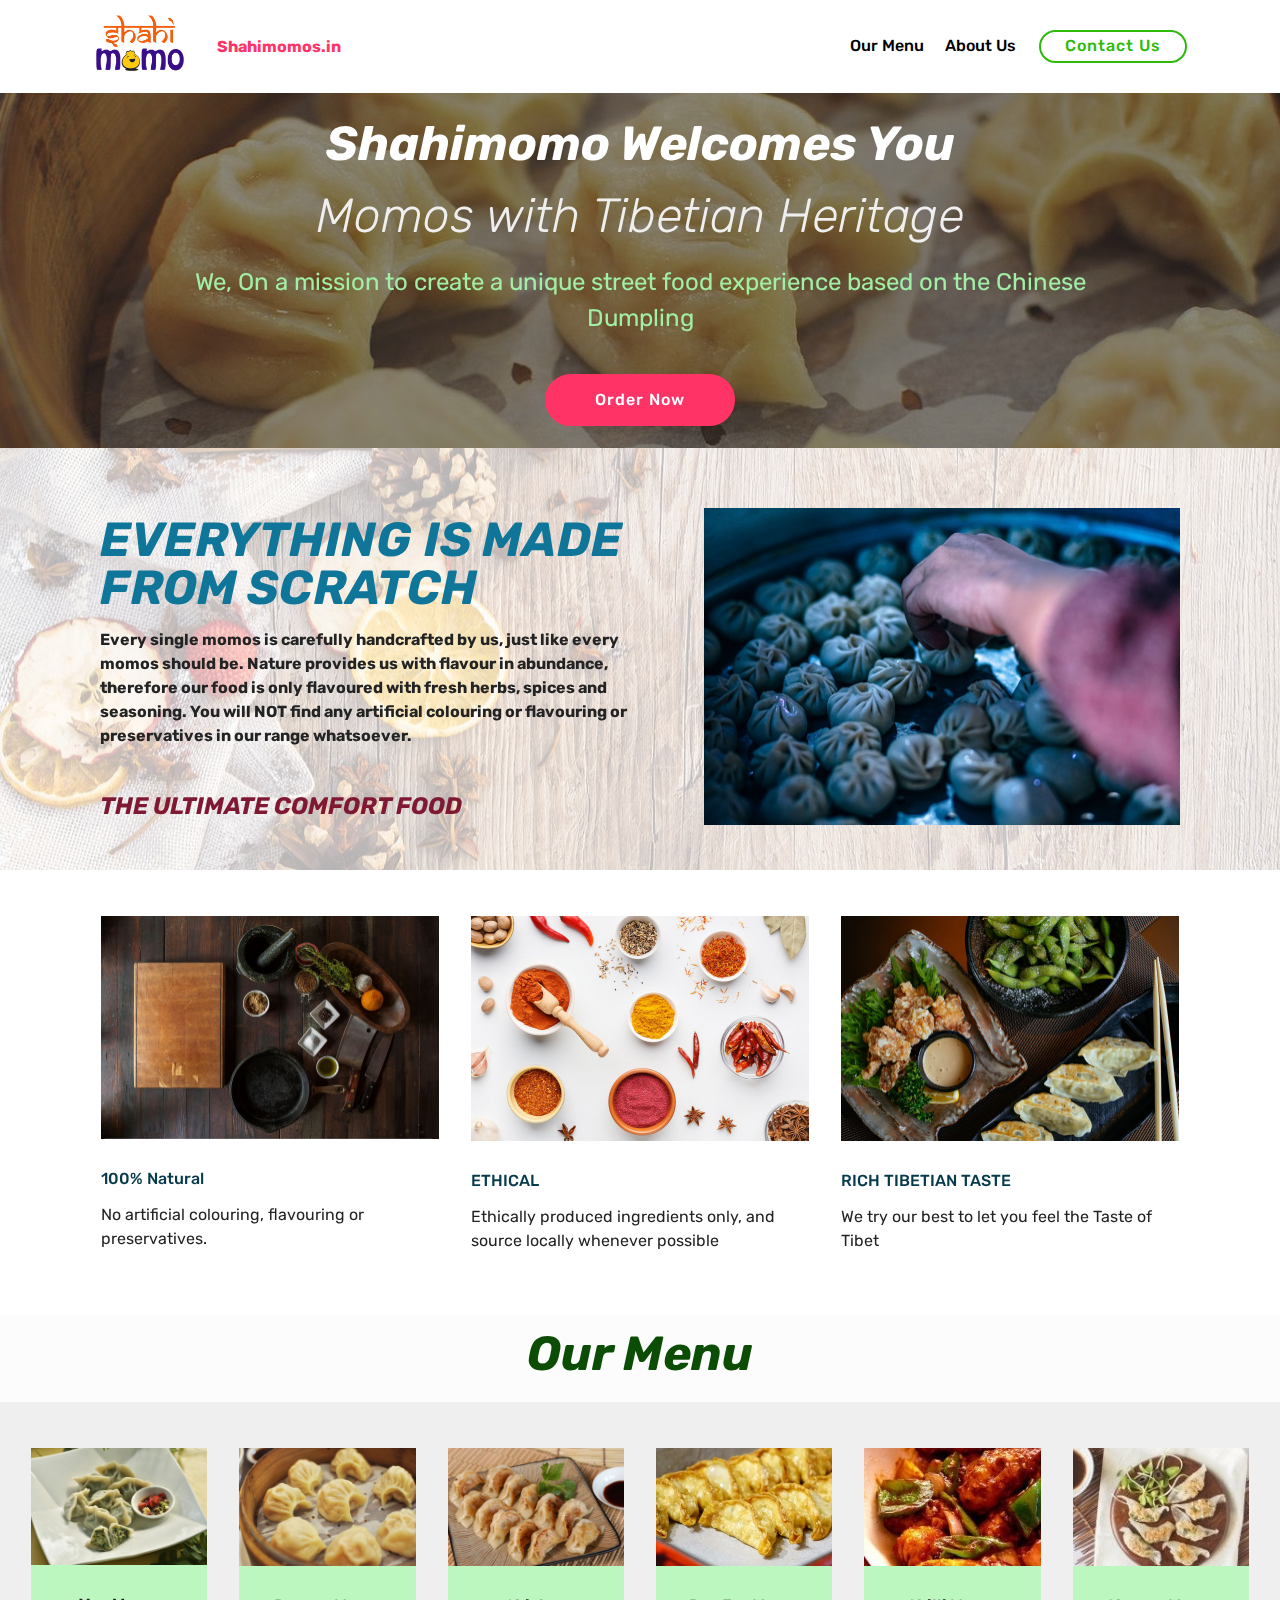
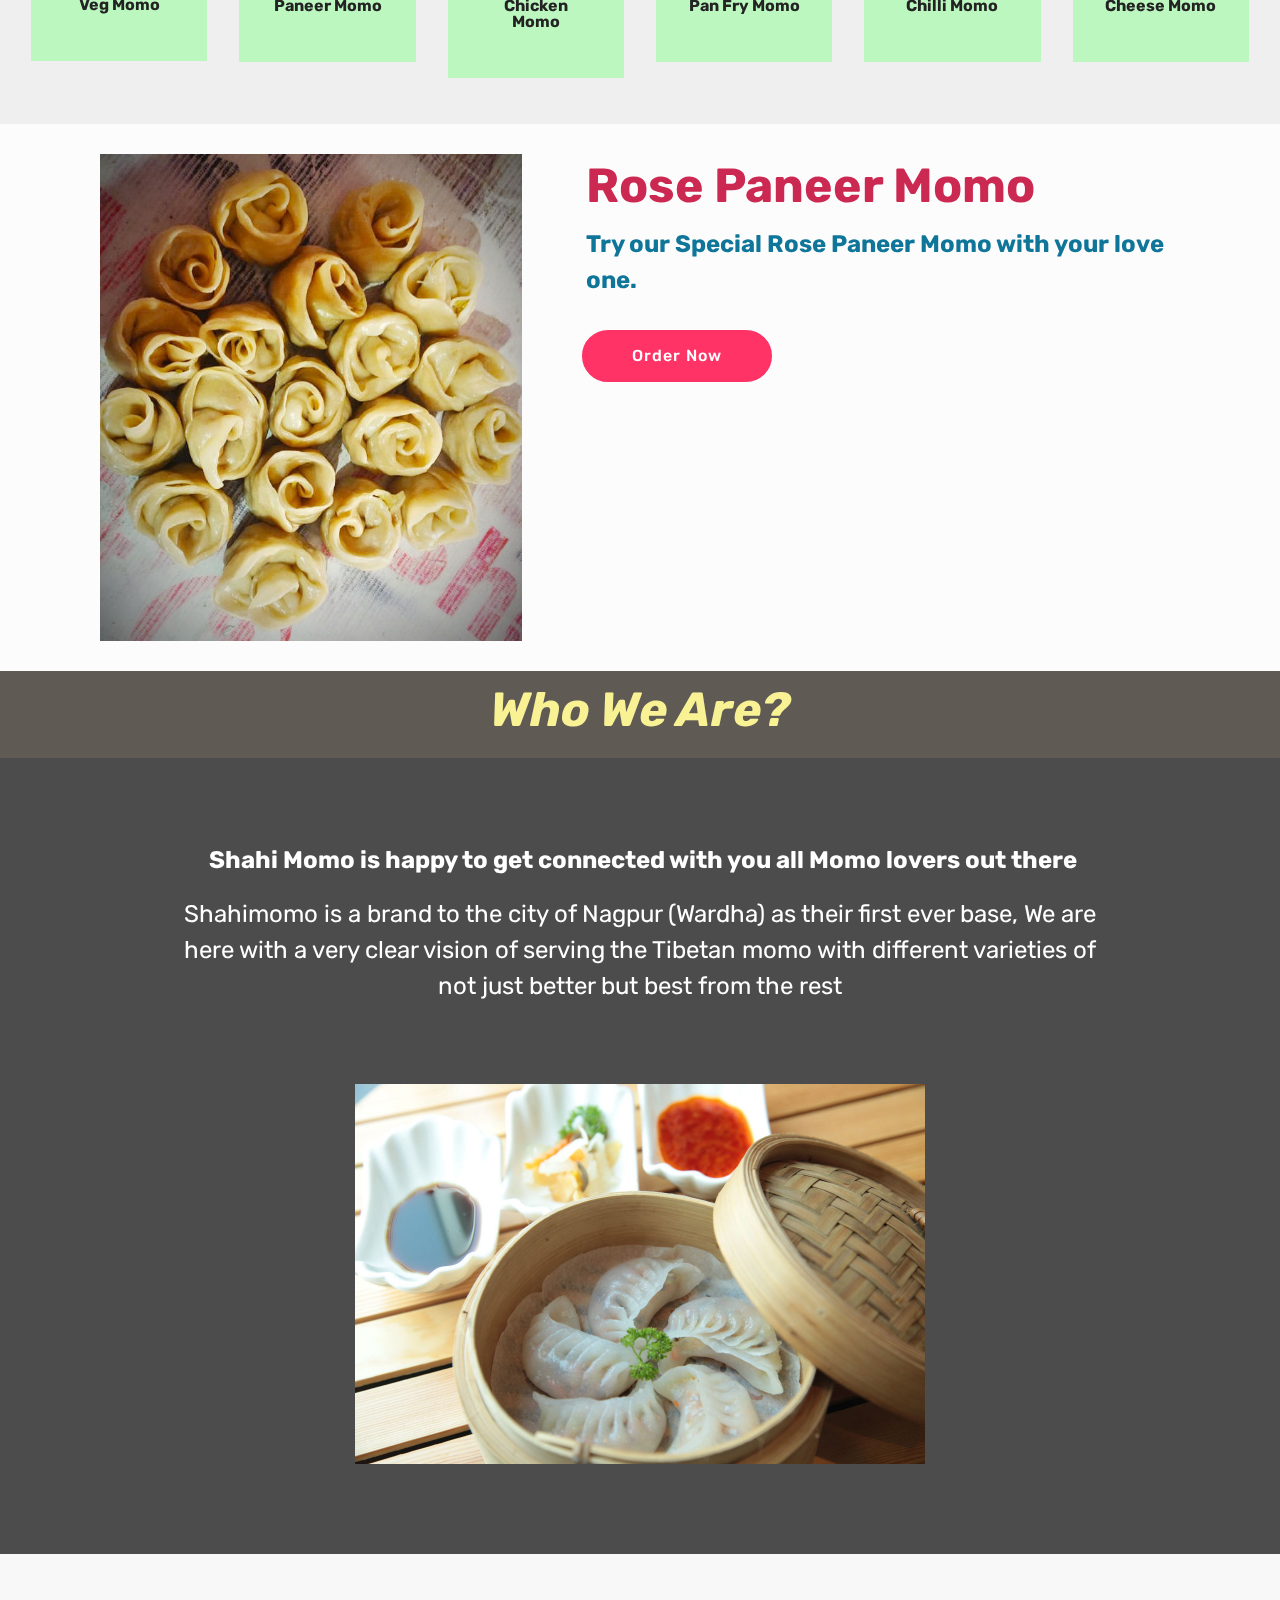
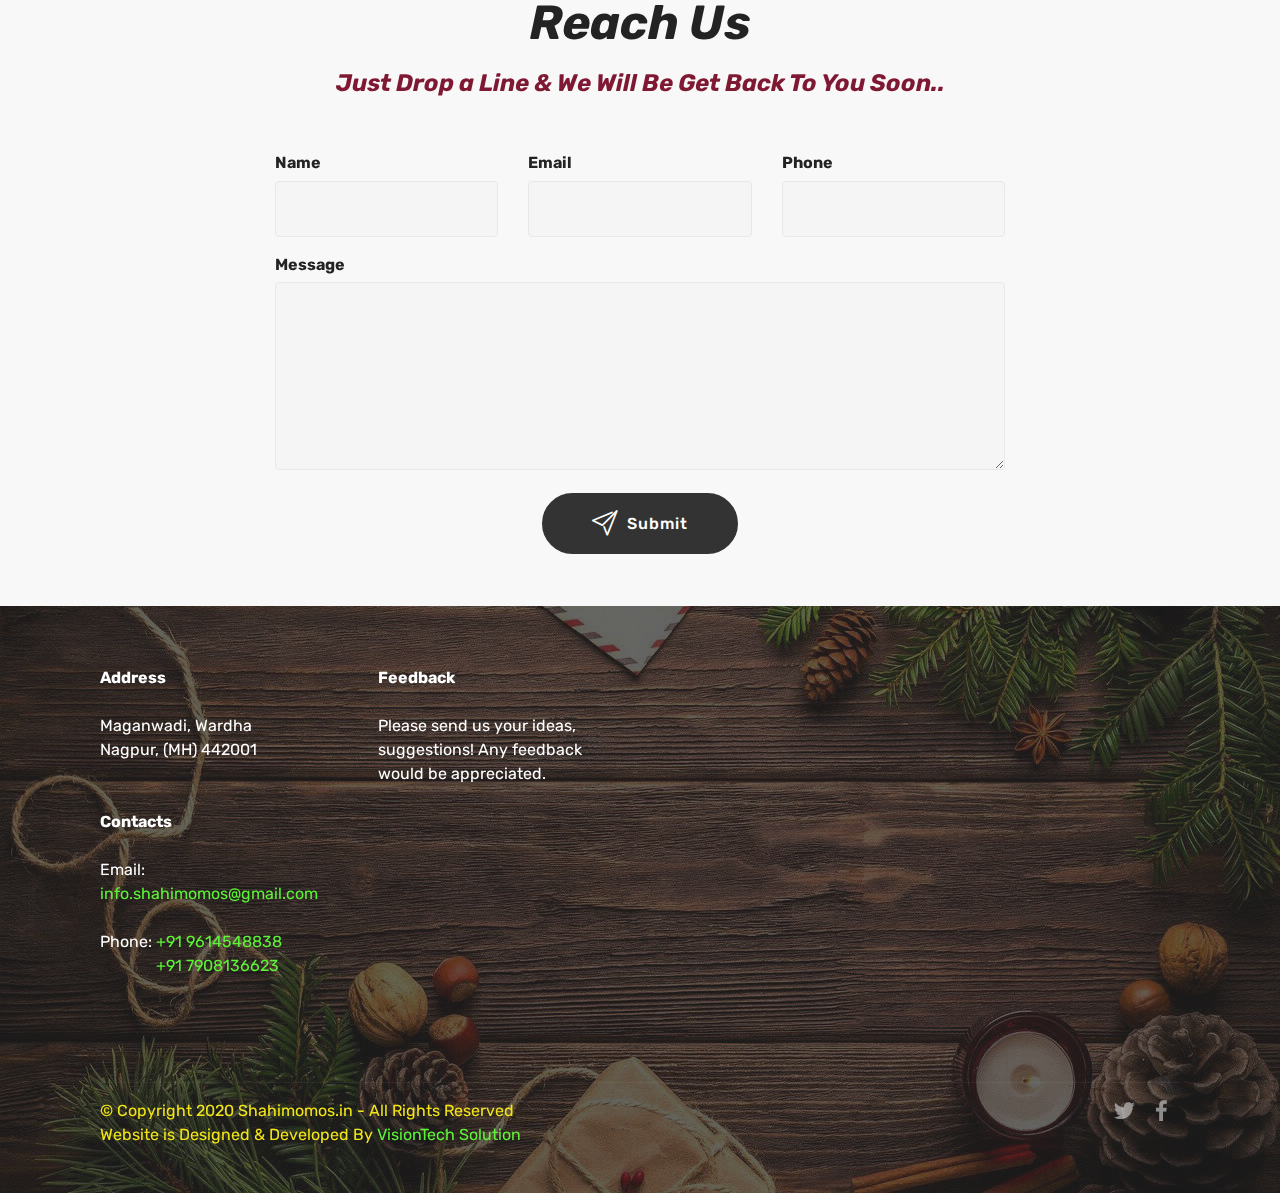
==== commit 8e2f1e91: "changes made" ====
--- a/index.html
+++ b/index.html
@@ -1,15 +1,15 @@
 <!DOCTYPE html>
 <html  >
 <head>
-  <!-- Site made with Mobirise Website Builder v4.10.15, https://mobirise.com -->
+  
   <meta charset="UTF-8">
   <meta http-equiv="X-UA-Compatible" content="IE=edge">
-  <meta name="generator" content="Mobirise v4.10.15, mobirise.com">
+  
   <meta name="viewport" content="width=device-width, initial-scale=1, minimum-scale=1">
   <link rel="shortcut icon" href="assets/images/images-128x117.png" type="image/x-icon">
-  <meta name="description" content="">
-  
-  <title>Home</title>
+  <meta name="description" content="Best momo in wardha, Rich Tibetian Dumplings, Best momo maker in nagpur, best place to eat momo, Veg momo in Wardha, Paneer momo in Nagpur, Cheapest place for momo, shahimomo.in">
+  
+  <title>ShahiMomos.in</title>
   <link rel="stylesheet" href="assets/web/assets/mobirise-icons-bold/mobirise-icons-bold.css">
   <link rel="stylesheet" href="assets/bootstrap/css/bootstrap.min.css">
   <link rel="stylesheet" href="assets/bootstrap/css/bootstrap-grid.min.css">
@@ -41,10 +41,10 @@
             <div class="navbar-brand">
                 <span class="navbar-logo">
                     <a href="#top">
-                        <img src="assets/images/shahi-momo-logo-2-242x150.png" alt="Mobirise" title="" style="height: 4.8rem;">
+                        <img src="assets/images/shahi-momo-logo-2-242x150.png" alt="" title="" style="height: 4.8rem;">
                     </a>
                 </span>
-                <span class="navbar-caption-wrap"><a class="navbar-caption text-primary display-4" href="http://shahimomos.in">Shahimomos.in</a></span>
+                <span class="navbar-caption-wrap"><a class="navbar-caption text-secondary display-4" href="index.html">Shahimomos.in</a></span>
             </div>
         </div>
         <div class="collapse navbar-collapse" id="navbarSupportedContent">
@@ -56,12 +56,12 @@
                         About Us
                     </a>
                 </li></ul>
-            <div class="navbar-buttons mbr-section-btn"><a class="btn btn-sm btn-primary display-4" href="index.html#form1-9">Contact Us</a></div>
+            <div class="navbar-buttons mbr-section-btn"><a class="btn btn-sm btn-primary-outline display-4" href="https://wa.me/+917908136623">Contact Us</a></div>
         </div>
     </nav>
 </section>
 
-<section class="engine"><a href="https://mobirise.info/g">how to build your own site for free</a></section><section class="header1 cid-rPTPG1tOv0 mbr-parallax-background" id="header1-1">
+<section class="header1 cid-rPTPG1tOv0 mbr-parallax-background" id="header1-1">
 
     
 
@@ -73,9 +73,9 @@
             <div class="mbr-white col-md-10">
                 <h1 class="mbr-section-title align-center mbr-bold pb-3 mbr-fonts-style display-2"><em>Shahimomo Welcomes You</em></h1>
                 <h3 class="mbr-section-subtitle align-center mbr-light pb-3 mbr-fonts-style display-2"><em>Momos with Tibetian Heritage</em></h3>
-                <p class="mbr-text align-center pb-3 mbr-fonts-style display-5">We, On a mission to create a unique street food experience based on the Chinese dumpling
+                <p class="mbr-text align-center pb-3 mbr-fonts-style display-5">We, On a mission to create a unique street food experience based on the Chinese Dumpling
                 </p>
-                <div class="mbr-section-btn align-center"><a class="btn btn-md btn-secondary display-4" href="index.html">Order Now</a></div>
+                <div class="mbr-section-btn align-center"><a class="btn btn-md btn-secondary display-4" href="https://wa.me/+917908136623">Order Now</a></div>
             </div>
         </div>
     </div>
@@ -94,7 +94,7 @@
         <div class="col-md-12">
             <div class="media-container-row">
                 <div class="mbr-figure" style="width: 50%;">
-                    <img src="assets/images/shahimomos.in-952x635.jpg" alt="Mobirise" title="">
+                    <img src="assets/images/shahimomos.in-952x635.jpg" alt="" title="">
                 </div>
                 <div class="align-left aside-content">
                     <h2 class="mbr-title pt-2 mbr-fonts-style display-2"><em><strong>EVERYTHING</strong> <strong>IS MADE FROM SCRATCH</strong></em></h2>
@@ -123,7 +123,7 @@
             <div class="card p-3 col-12 col-md-6 col-lg-4">
                 <div class="card-wrapper">
                     <div class="card-img">
-                        <img src="assets/images/shahimomos.in-11-676x447.jpg" alt="Mobirise" title="">
+                        <img src="assets/images/shahimomos.in-11-676x447.jpg" alt="" title="">
                     </div>
                     <div class="card-box">
                         <h4 class="card-title pb-3 mbr-fonts-style display-7">100% Natural</h4>
@@ -135,7 +135,7 @@
             <div class="card p-3 col-12 col-md-6 col-lg-4">
                 <div class="card-wrapper">
                     <div class="card-img">
-                        <img src="assets/images/shahimomos.in-fr-676x450.jpg" alt="Mobirise" title="">
+                        <img src="assets/images/shahimomos.in-fr-676x450.jpg" alt="" title="">
                     </div>
                     <div class="card-box ">
                         <h4 class="card-title pb-3 mbr-fonts-style display-7">
@@ -149,11 +149,11 @@
             <div class="card p-3 col-12 col-md-6 col-lg-4">
                 <div class="card-wrapper">
                     <div class="card-img">
-                        <img src="assets/images/shahimomos.in-vj-676x451.jpg" alt="Mobirise" title="">
+                        <img src="assets/images/shahimomos.in-vj-676x451.jpg" alt="" title="">
                     </div>
                     <div class="card-box">
                         <h4 class="card-title pb-3 mbr-fonts-style display-7">RICH TIBETIAN TASTE</h4>
-                        <p class="mbr-text mbr-fonts-style display-7">We try our best to let you fell the Taste of Tibetian</p>
+                        <p class="mbr-text mbr-fonts-style display-7">We try our best to let you feel the Taste of Tibet</p>
                     </div>
                 </div>
             </div>
@@ -194,7 +194,7 @@
             <div class="card p-3 col-12 col-md-6 col-lg-2">
                 <div class="card-wrapper">
                     <div class="card-img">
-                        <img src="assets/images/shahimomos.in-3-376x249.jpg" alt="Mobirise" title="">
+                        <img src="assets/images/shahimomos.in-3-376x249.jpg" alt="" title="">
                     </div>
                     <div class="card-box">
                         <h4 class="card-title pb-3 mbr-fonts-style display-7"><strong>Veg Momo</strong></h4>
@@ -206,7 +206,7 @@
             <div class="card p-3 col-12 col-md-6 col-lg-2">
                 <div class="card-wrapper">
                     <div class="card-img">
-                        <img src="assets/images/shahimomos.in-4-376x250.jpg" alt="Mobirise" title="">
+                        <img src="assets/images/shahimomos.in-4-376x250.jpg" alt="" title="">
                     </div>
                     <div class="card-box">
                         <h4 class="card-title pb-3 mbr-fonts-style display-7"><strong>Paneer Momo</strong></h4>
@@ -218,7 +218,7 @@
             <div class="card p-3 col-12 col-md-6 col-lg-2">
                 <div class="card-wrapper">
                     <div class="card-img">
-                        <img src="assets/images/shahimomos.in-7-376x250.jpg" alt="Mobirise" title="">
+                        <img src="assets/images/shahimomos.in-7-376x250.jpg" alt="" title="">
                     </div>
                     <div class="card-box">
                         <h4 class="card-title pb-3 mbr-fonts-style display-7"><strong>Chicken Momo</strong></h4>
@@ -230,7 +230,7 @@
             <div class="card p-3 col-12 col-md-6 col-lg-2">
                 <div class="card-wrapper">
                     <div class="card-img">
-                        <img src="assets/images/shahimomos.in-5-376x282.jpeg" alt="Mobirise" title="">
+                        <img src="assets/images/shahimomos.in-5-376x282.jpeg" alt="" title="">
                     </div>
                     <div class="card-box">
                         <h4 class="card-title pb-3 mbr-fonts-style display-7"><strong>Pan Fry Momo</strong></h4>
@@ -241,7 +241,7 @@
             <div class="card p-3 col-12 col-md-6 col-lg-2">
                 <div class="card-wrapper">
                     <div class="card-img">
-                        <img src="assets/images/1530507824-1-376x282.jpeg" alt="Mobirise" title="">
+                        <img src="assets/images/1530507824-1-376x282.jpeg" alt="" title="">
                     </div>
                     <div class="card-box">
                         <h4 class="card-title pb-3 mbr-fonts-style display-7"><strong>Chilli Momo</strong></h4>
@@ -252,12 +252,40 @@
             <div class="card p-3 col-12 col-md-6 col-lg-2">
                 <div class="card-wrapper">
                     <div class="card-img">
-                        <img src="assets/images/shahimomos.in-gt-376x251.jpg" alt="Mobirise" title="">
-                    </div>
-                    <div class="card-box">
-                        <h4 class="card-title pb-3 mbr-fonts-style display-7"><strong>Mix Soup Bowl</strong></h4>
-                        
-                    </div>
+                        <img src="assets/images/shahimomos.in-4-376x486.jpeg" alt="" title="">
+                    </div>
+                    <div class="card-box">
+                        <h4 class="card-title pb-3 mbr-fonts-style display-7"><strong>Cheese Momo</strong></h4>
+                        
+                    </div>
+                </div>
+            </div>
+        </div>
+    </div>
+</section>
+
+<section class="services2 cid-rQ0efYqLG3 mbr-parallax-background" id="services2-b">
+    <!---->
+    
+    <!---->
+    <!--Overlay-->
+    <div class="mbr-overlay" style="opacity: 0.8; background-color: rgb(255, 255, 255);">
+    </div>
+    <!--Container-->
+    <div class="container">
+        <div class="col-md-12">
+            <div class="media-container-row">
+                <div class="mbr-figure" style="width: 45%;">
+                    <img src="assets/images/whatsapp-image-2020-02-08-at-10.34.26-pm-593x685.jpg" alt="" title="">
+                </div>
+                <div class="align-left aside-content">
+                    <h2 class="mbr-title pt-2 mbr-fonts-style display-2"><strong>Rose Paneer Momo</strong></h2>
+                    <div class="mbr-section-text">
+                        <p class="mbr-text text1 pt-2 mbr-light mbr-fonts-style display-5"><strong>Try our Special Rose Paneer Momo with your love one.</strong></p>
+                        
+                    </div>
+                    <!--Btn-->
+                    <div class="mbr-section-btn pt-3 align-left"><a href="Comimg Soon.html" class="btn btn-secondary display-4">Order Now</a></div>
                 </div>
             </div>
         </div>
@@ -268,7 +296,7 @@
 
     
 
-    <div class="mbr-overlay" style="opacity: 0.8; background-color: rgb(79, 73, 67);">
+    <div class="mbr-overlay" style="opacity: 0.9; background-color: rgb(79, 73, 67);">
     </div>
 
     <div class="container">
@@ -302,7 +330,7 @@
                 
             </div>
             <div class="mbr-figure pt-5">
-                <img src="assets/images/shahimomos.in-1-1140x760.jpg" alt="Mobirise" title="" style="width: 50%;">
+                <img src="assets/images/shahimomos.in-1-1140x760.jpg" alt="" title="" style="width: 50%;">
             </div>
         </div>
     </div>
@@ -326,7 +354,7 @@
         <div class="row justify-content-center">
             <div class="media-container-column col-lg-8" data-form-type="formoid">
                 <!---Formbuilder Form--->
-                <form action="https://mobirise.com/" method="POST" class="mbr-form form-with-styler" data-form-title="Mobirise Form"><input type="hidden" name="email" data-form-email="true" value="Xfej336kBXKM1GobPA/BCLwzNhtmYr7MzFVqIUMTimgPdMG3riW39Me79jbO7dCWpPa9+51WQNjt3RapxZYFgcnYr6++Sw29KfsrBfpaSmL9WlDJhbk5nXmdDGujqQzP">
+                <form action="https://mobirise.com/" method="POST" class="mbr-form form-with-styler" data-form-title="Mobirise Form"><input type="hidden" name="email" data-form-email="true" value="Kl0BUjbvhzXkVPlvDiJM9mB1V+tK4IXaGwB5Ajq7B8g8D8a0z1dhqMBpKdU3lq2toc2Ys+91OyXF9p8Y3E7v7JwYodJ/mS9br+1QTJsKWEJYQGvOSQHg0Z72NyCelS24">
                     <div class="row">
                         <div hidden="hidden" data-form-alert="" class="alert alert-success col-12">Thanks for filling out the form!</div>
                         <div hidden="hidden" data-form-alert-danger="" class="alert alert-danger col-12">
@@ -349,7 +377,7 @@
                             <label for="message-form1-9" class="form-control-label mbr-fonts-style display-7"><strong>Message</strong></label>
                             <textarea name="message" data-form-field="Message" class="form-control display-7" id="message-form1-9"></textarea>
                         </div>
-                        <div class="col-md-12 input-group-btn align-center"><button type="submit" class="btn btn-primary btn-form display-4"><span class="mbrib-paper-plane mbr-iconfont mbr-iconfont-btn"></span>Submit</button></div>
+                        <div class="col-md-12 input-group-btn align-center"><button type="submit" class="btn btn-form btn-black display-4"><span class="mbrib-paper-plane mbr-iconfont mbr-iconfont-btn"></span>Submit</button></div>
                     </div>
                 </form><!---Formbuilder Form--->
             </div>
@@ -369,15 +397,11 @@
                 <p class="mbr-text">
                     <strong>Address</strong>
                     <br>
-                    <br>1234 Street Name
-                    <br>City, AA 99999
-                    <br>
+                    <br>Maganwadi, Wardha&nbsp;<br>Nagpur, (MH) 442001<br>
                     <br>
                     <br><strong>Contacts</strong>
                     <br>
-                    <br>Email: support@thevisiontech.in<br>Phone: +1 (0) 000 0000 001
-                    <br>Fax: +1 (0) 000 0000 002
-                </p>
+                    <br>Email: <a href="mailto:info.shahimomos@gmail.com">info.shahimomos@gmail.com</a><br><br>Phone: <a href="tel:+919614548838">+91 9614548838</a>&nbsp;<br>&nbsp; &nbsp; &nbsp; &nbsp; &nbsp; &nbsp; &nbsp; <a href="tel:+917908136623">+91 7908136623</a></p>
             </div>
             <div class="col-12 col-md-3 mbr-fonts-style display-7">
                 <p class="mbr-text"><strong>Feedback</strong>
@@ -398,7 +422,7 @@
             <div class="media-container-row mbr-white">
                 <div class="col-sm-6 copyright">
                     <p class="mbr-text mbr-fonts-style display-7">
-                        © Copyright 2020 Shahimomos.in&nbsp;- All Rights Reserved<br>Website is Designed &amp; Developed By <strong><em><a href="https://web.thevisiontech.in" target="_blank">VisionTech Solution</a></em></strong></p>
+                        © Copyright 2020 Shahimomos.in&nbsp;- All Rights Reserved<br>Website is Designed &amp; Developed By <strong><em><a href="https://web.thevisiontech.in" target="_blank" class="text-primary">VisionTech Solution</a></em></strong></p>
                 </div>
                 <div class="col-md-6">
                     <div class="social-list align-right">
@@ -436,6 +460,20 @@
   <script src="assets/theme/js/script.js"></script>
   <script src="assets/formoid/formoid.min.js"></script>
   
-  
+  <!-- WhatsHelp.io widget -->
+<script type="text/javascript">
+    (function () {
+        var options = {
+            whatsapp: "+917908136623", // WhatsApp number
+            call_to_action: "Chat", // Call to action
+            position: "right", // Position may be 'right' or 'left'
+        };
+        var proto = document.location.protocol, host = "whatshelp.io", url = proto + "//static." + host;
+        var s = document.createElement('script'); s.type = 'text/javascript'; s.async = true; s.src = url + '/widget-send-button/js/init.js';
+        s.onload = function () { WhWidgetSendButton.init(host, proto, options); };
+        var x = document.getElementsByTagName('script')[0]; x.parentNode.insertBefore(s, x);
+    })();
+</script>
+<!-- /WhatsHelp.io widget -->
 </body>
 </html>--- a/assets/mobirise/css/mbr-additional.css
+++ b/assets/mobirise/css/mbr-additional.css
@@ -92,7 +92,7 @@
   border-radius: 3px;
 }
 .bg-primary {
-  background-color: #149dcc !important;
+  background-color: #5cf436 !important;
 }
 .bg-success {
   background-color: #f7ed4a !important;
@@ -108,23 +108,23 @@
 }
 .btn-primary,
 .btn-primary:active {
-  background-color: #149dcc !important;
-  border-color: #149dcc !important;
-  color: #ffffff !important;
+  background-color: #5cf436 !important;
+  border-color: #5cf436 !important;
+  color: #0a2902 !important;
 }
 .btn-primary:hover,
 .btn-primary:focus,
 .btn-primary.focus,
 .btn-primary.active {
-  color: #ffffff !important;
-  background-color: #0d6786 !important;
-  border-color: #0d6786 !important;
+  color: #0a2902 !important;
+  background-color: #33d20b !important;
+  border-color: #33d20b !important;
 }
 .btn-primary.disabled,
 .btn-primary:disabled {
-  color: #ffffff !important;
-  background-color: #0d6786 !important;
-  border-color: #0d6786 !important;
+  color: #0a2902 !important;
+  background-color: #33d20b !important;
+  border-color: #33d20b !important;
 }
 .btn-secondary,
 .btn-secondary:active {
@@ -272,22 +272,22 @@
 .btn-primary-outline,
 .btn-primary-outline:active {
   background: none;
-  border-color: #0b566f;
-  color: #0b566f;
+  border-color: #2dba0a;
+  color: #2dba0a;
 }
 .btn-primary-outline:hover,
 .btn-primary-outline:focus,
 .btn-primary-outline.focus,
 .btn-primary-outline.active {
-  color: #ffffff;
-  background-color: #149dcc;
-  border-color: #149dcc;
+  color: #0a2902;
+  background-color: #5cf436;
+  border-color: #5cf436;
 }
 .btn-primary-outline.disabled,
 .btn-primary-outline:disabled {
-  color: #ffffff !important;
-  background-color: #149dcc !important;
-  border-color: #149dcc !important;
+  color: #0a2902 !important;
+  background-color: #5cf436 !important;
+  border-color: #5cf436 !important;
 }
 .btn-secondary-outline,
 .btn-secondary-outline:active {
@@ -424,7 +424,7 @@
   border-color: #ffffff;
 }
 .text-primary {
-  color: #149dcc !important;
+  color: #5cf436 !important;
 }
 .text-secondary {
   color: #ff3366 !important;
@@ -449,7 +449,7 @@
 }
 a.text-primary:hover,
 a.text-primary:focus {
-  color: #0b566f !important;
+  color: #2dba0a !important;
 }
 a.text-secondary:hover,
 a.text-secondary:focus {
@@ -507,9 +507,9 @@
   border-radius: 100px !important;
 }
 .mbr-gallery-filter li.active .btn {
-  background-color: #149dcc;
-  border-color: #149dcc;
-  color: #ffffff;
+  background-color: #5cf436;
+  border-color: #5cf436;
+  color: #104104;
 }
 .mbr-gallery-filter li.active .btn:focus {
   box-shadow: none;
@@ -519,11 +519,11 @@
 }
 a,
 a:hover {
-  color: #149dcc;
+  color: #5cf436;
 }
 .mbr-plan-header.bg-primary .mbr-plan-subtitle,
 .mbr-plan-header.bg-primary .mbr-plan-price-desc {
-  color: #b4e6f8;
+  color: #f9fff7;
 }
 .mbr-plan-header.bg-success .mbr-plan-subtitle,
 .mbr-plan-header.bg-success .mbr-plan-price-desc {
@@ -554,7 +554,7 @@
   font-size: 1.6rem;
 }
 blockquote {
-  border-color: #149dcc;
+  border-color: #5cf436;
 }
 /* Forms */
 .mbr-form .btn {
@@ -610,11 +610,11 @@
 /* Footer */
 .mbr-footer-content li::before,
 .mbr-footer .mbr-contacts li::before {
-  background: #149dcc;
+  background: #5cf436;
 }
 .mbr-footer-content li a:hover,
 .mbr-footer .mbr-contacts li a:hover {
-  color: #149dcc;
+  color: #5cf436;
 }
 .footer3 input[type="email"],
 .footer4 input[type="email"] {
@@ -656,8 +656,8 @@
 }
 .jq-selectbox li:hover,
 .jq-selectbox li.selected {
-  background-color: #149dcc;
-  color: #ffffff;
+  background-color: #5cf436;
+  color: #000000;
 }
 .jq-selectbox .jq-selectbox__trigger-arrow,
 .jq-number__spin.minus:after,
@@ -669,14 +669,14 @@
 .jq-selectbox:hover .jq-selectbox__trigger-arrow,
 .jq-number__spin.minus:hover:after,
 .jq-number__spin.plus:hover:after {
-  border-top-color: #149dcc;
-  border-bottom-color: #149dcc;
+  border-top-color: #5cf436;
+  border-bottom-color: #5cf436;
 }
 .xdsoft_datetimepicker .xdsoft_calendar td.xdsoft_default,
 .xdsoft_datetimepicker .xdsoft_calendar td.xdsoft_current,
 .xdsoft_datetimepicker .xdsoft_timepicker .xdsoft_time_box > div > div.xdsoft_current {
-  color: #ffffff !important;
-  background-color: #149dcc !important;
+  color: #000000 !important;
+  background-color: #5cf436 !important;
   box-shadow: none !important;
 }
 .xdsoft_datetimepicker .xdsoft_calendar td:hover,
@@ -704,7 +704,7 @@
   top: 50%;
   left: 50%;
   transform: translateX(-50%) translateY(-50%);
-  background-image: url("data:image/svg+xml;charset=UTF-8,%3csvg width='32' height='32' viewBox='0 0 64 64' xmlns='http://www.w3.org/2000/svg' stroke='%23149dcc' %3e%3cg fill='none' fill-rule='evenodd'%3e%3cg transform='translate(16 16)' stroke-width='2'%3e%3ccircle stroke-opacity='.5' cx='16' cy='16' r='16'/%3e%3cpath d='M32 16c0-9.94-8.06-16-16-16'%3e%3canimateTransform attributeName='transform' type='rotate' from='0 16 16' to='360 16 16' dur='1s' repeatCount='indefinite'/%3e%3c/path%3e%3c/g%3e%3c/g%3e%3c/svg%3e");
+  background-image: url("data:image/svg+xml;charset=UTF-8,%3csvg width='32' height='32' viewBox='0 0 64 64' xmlns='http://www.w3.org/2000/svg' stroke='%235cf436' %3e%3cg fill='none' fill-rule='evenodd'%3e%3cg transform='translate(16 16)' stroke-width='2'%3e%3ccircle stroke-opacity='.5' cx='16' cy='16' r='16'/%3e%3cpath d='M32 16c0-9.94-8.06-16-16-16'%3e%3canimateTransform attributeName='transform' type='rotate' from='0 16 16' to='360 16 16' dur='1s' repeatCount='indefinite'/%3e%3c/path%3e%3c/g%3e%3c/g%3e%3c/svg%3e");
 }
 section.lazy-placeholder:after {
   opacity: 0.3;
@@ -1206,7 +1206,7 @@
   color: #0f7699;
 }
 .cid-rPTTUf7X37 .text1 {
-  color: #073b4c;
+  color: #232323;
 }
 .cid-rPTTUf7X37 .text2,
 .cid-rPTTUf7X37 .mbr-section-btn {
@@ -1259,7 +1259,7 @@
 }
 .cid-rPTZSvDpLK .card-box {
   padding: 2rem;
-  background-color: #a1efa6;
+  background-color: #bbf7bf;
 }
 .cid-rPTZSvDpLK h4 {
   font-weight: 500;
@@ -1292,6 +1292,79 @@
 .cid-rPTZSvDpLK .card-title {
   text-align: center;
 }
+.cid-rQ0efYqLG3 {
+  padding-top: 30px;
+  padding-bottom: 30px;
+  background-image: url("../../../assets/images/shahimomos.in-gjh-1280x831.jpg");
+}
+.cid-rQ0efYqLG3 .mbr-section-btn > * {
+  margin: 0;
+}
+.cid-rQ0efYqLG3 h4 {
+  font-weight: 500;
+}
+.cid-rQ0efYqLG3 p {
+  color: #232323;
+}
+.cid-rQ0efYqLG3 .aside-content {
+  -webkit-flex-basis: 100%;
+  flex-basis: 100%;
+  display: flex;
+  flex-direction: column;
+  justify-content: center;
+}
+.cid-rQ0efYqLG3 .block-content {
+  display: -webkit-flex;
+  flex-direction: column;
+  -webkit-flex-direction: column;
+  word-break: break-word;
+}
+.cid-rQ0efYqLG3 .media {
+  margin: initial;
+  align-items: center;
+  -webkit-align-items: center;
+}
+.cid-rQ0efYqLG3 .mbr-figure {
+  align-self: flex-start;
+  -webkit-align-self: flex-start;
+  -webkit-flex-shrink: 0;
+  flex-shrink: 0;
+}
+.cid-rQ0efYqLG3 .card-img {
+  padding-right: 2rem;
+  width: auto;
+}
+.cid-rQ0efYqLG3 .card-img span {
+  font-size: 72px;
+  color: #707070;
+}
+@media (min-width: 992px) {
+  .cid-rQ0efYqLG3 .mbr-figure {
+    padding-right: 4rem;
+  }
+}
+@media (max-width: 991px) {
+  .cid-rQ0efYqLG3 .mbr-figure {
+    padding-right: 0;
+    padding-bottom: 1rem;
+    margin-bottom: 2rem;
+  }
+}
+@media (max-width: 300px) {
+  .cid-rQ0efYqLG3 .card-img span {
+    font-size: 40px !important;
+  }
+}
+.cid-rQ0efYqLG3 .cost {
+  text-decoration: line-through;
+  color: #767676;
+}
+.cid-rQ0efYqLG3 H2 {
+  color: #cc2952;
+}
+.cid-rQ0efYqLG3 .text1 {
+  color: #0f7699;
+}
 .cid-rPU2KFSTqj {
   padding-top: 15px;
   padding-bottom: 0px;
@@ -1301,7 +1374,7 @@
   color: #767676;
 }
 .cid-rPU2KFSTqj H3 {
-  color: #f7ed4a;
+  color: #f9f295;
 }
 .cid-rPU3enYfwt {
   padding-top: 90px;
@@ -1434,5 +1507,440 @@
   display: none;
 }
 .cid-rPU8gIEfs6 .copyright > p {
-  color: #c4bc3b;
-}
+  color: #f3e617;
+}
+.cid-rPTNNwY2YM .navbar {
+  background: #ffffff;
+  transition: none;
+  min-height: 77px;
+  padding: .5rem 0;
+}
+.cid-rPTNNwY2YM .navbar-dropdown.bg-color.transparent.opened {
+  background: #ffffff;
+}
+.cid-rPTNNwY2YM a {
+  font-style: normal;
+}
+.cid-rPTNNwY2YM .nav-item span {
+  padding-right: 0.4em;
+  line-height: 0.5em;
+  vertical-align: text-bottom;
+  position: relative;
+  text-decoration: none;
+}
+.cid-rPTNNwY2YM .nav-item a {
+  display: -webkit-flex;
+  align-items: center;
+  justify-content: center;
+  padding: 0.7rem 0 !important;
+  margin: 0rem .65rem !important;
+  -webkit-align-items: center;
+  -webkit-justify-content: center;
+}
+.cid-rPTNNwY2YM .nav-item:focus,
+.cid-rPTNNwY2YM .nav-link:focus {
+  outline: none;
+}
+.cid-rPTNNwY2YM .btn {
+  padding: 0.4rem 1.5rem;
+  display: -webkit-inline-flex;
+  align-items: center;
+  -webkit-align-items: center;
+}
+.cid-rPTNNwY2YM .btn .mbr-iconfont {
+  font-size: 1.6rem;
+}
+.cid-rPTNNwY2YM .menu-logo {
+  margin-right: auto;
+}
+.cid-rPTNNwY2YM .menu-logo .navbar-brand {
+  display: flex;
+  margin-left: 5rem;
+  padding: 0;
+  transition: padding .2s;
+  min-height: 3.8rem;
+  -webkit-align-items: center;
+  align-items: center;
+}
+.cid-rPTNNwY2YM .menu-logo .navbar-brand .navbar-caption-wrap {
+  display: flex;
+  -webkit-align-items: center;
+  align-items: center;
+  word-break: break-word;
+  min-width: 7rem;
+  margin: .3rem 0;
+}
+.cid-rPTNNwY2YM .menu-logo .navbar-brand .navbar-caption-wrap .navbar-caption {
+  line-height: 1.2rem !important;
+  padding-right: 2rem;
+}
+.cid-rPTNNwY2YM .menu-logo .navbar-brand .navbar-logo {
+  font-size: 4rem;
+  transition: font-size 0.25s;
+}
+.cid-rPTNNwY2YM .menu-logo .navbar-brand .navbar-logo img {
+  display: flex;
+}
+.cid-rPTNNwY2YM .menu-logo .navbar-brand .navbar-logo .mbr-iconfont {
+  transition: font-size 0.25s;
+}
+.cid-rPTNNwY2YM .menu-logo .navbar-brand .navbar-logo a {
+  display: inline-flex;
+}
+.cid-rPTNNwY2YM .navbar-toggleable-sm .navbar-collapse {
+  justify-content: flex-end;
+  -webkit-justify-content: flex-end;
+  padding-right: 5rem;
+  width: auto;
+}
+.cid-rPTNNwY2YM .navbar-toggleable-sm .navbar-collapse .navbar-nav {
+  flex-wrap: wrap;
+  -webkit-flex-wrap: wrap;
+  padding-left: 0;
+}
+.cid-rPTNNwY2YM .navbar-toggleable-sm .navbar-collapse .navbar-nav .nav-item {
+  -webkit-align-self: center;
+  align-self: center;
+}
+.cid-rPTNNwY2YM .navbar-toggleable-sm .navbar-collapse .navbar-buttons {
+  padding-left: 0;
+  padding-bottom: 0;
+}
+.cid-rPTNNwY2YM .dropdown .dropdown-menu {
+  background: #ffffff;
+  display: none;
+  position: absolute;
+  min-width: 5rem;
+  padding-top: 1.4rem;
+  padding-bottom: 1.4rem;
+  text-align: left;
+}
+.cid-rPTNNwY2YM .dropdown .dropdown-menu .dropdown-item {
+  width: auto;
+  padding: 0.235em 1.5385em 0.235em 1.5385em !important;
+}
+.cid-rPTNNwY2YM .dropdown .dropdown-menu .dropdown-item::after {
+  right: 0.5rem;
+}
+.cid-rPTNNwY2YM .dropdown .dropdown-menu .dropdown-submenu {
+  margin: 0;
+}
+.cid-rPTNNwY2YM .dropdown.open > .dropdown-menu {
+  display: block;
+}
+.cid-rPTNNwY2YM .navbar-toggleable-sm.opened:after {
+  position: absolute;
+  width: 100vw;
+  height: 100vh;
+  content: '';
+  background-color: rgba(0, 0, 0, 0.1);
+  left: 0;
+  bottom: 0;
+  transform: translateY(100%);
+  -webkit-transform: translateY(100%);
+  z-index: 1000;
+}
+.cid-rPTNNwY2YM .navbar.navbar-short {
+  min-height: 60px;
+  transition: all .2s;
+}
+.cid-rPTNNwY2YM .navbar.navbar-short .navbar-toggler-right {
+  top: 20px;
+}
+.cid-rPTNNwY2YM .navbar.navbar-short .navbar-logo a {
+  font-size: 2.5rem !important;
+  line-height: 2.5rem;
+  transition: font-size 0.25s;
+}
+.cid-rPTNNwY2YM .navbar.navbar-short .navbar-logo a .mbr-iconfont {
+  font-size: 2.5rem !important;
+}
+.cid-rPTNNwY2YM .navbar.navbar-short .navbar-logo a img {
+  height: 3rem !important;
+}
+.cid-rPTNNwY2YM .navbar.navbar-short .navbar-brand {
+  min-height: 3rem;
+}
+.cid-rPTNNwY2YM button.navbar-toggler {
+  width: 31px;
+  height: 18px;
+  cursor: pointer;
+  transition: all .2s;
+  top: 1.5rem;
+  right: 1rem;
+}
+.cid-rPTNNwY2YM button.navbar-toggler:focus {
+  outline: none;
+}
+.cid-rPTNNwY2YM button.navbar-toggler .hamburger span {
+  position: absolute;
+  right: 0;
+  width: 30px;
+  height: 2px;
+  border-right: 5px;
+  background-color: #333333;
+}
+.cid-rPTNNwY2YM button.navbar-toggler .hamburger span:nth-child(1) {
+  top: 0;
+  transition: all .2s;
+}
+.cid-rPTNNwY2YM button.navbar-toggler .hamburger span:nth-child(2) {
+  top: 8px;
+  transition: all .15s;
+}
+.cid-rPTNNwY2YM button.navbar-toggler .hamburger span:nth-child(3) {
+  top: 8px;
+  transition: all .15s;
+}
+.cid-rPTNNwY2YM button.navbar-toggler .hamburger span:nth-child(4) {
+  top: 16px;
+  transition: all .2s;
+}
+.cid-rPTNNwY2YM nav.opened .hamburger span:nth-child(1) {
+  top: 8px;
+  width: 0;
+  opacity: 0;
+  right: 50%;
+  transition: all .2s;
+}
+.cid-rPTNNwY2YM nav.opened .hamburger span:nth-child(2) {
+  -webkit-transform: rotate(45deg);
+  transform: rotate(45deg);
+  transition: all .25s;
+}
+.cid-rPTNNwY2YM nav.opened .hamburger span:nth-child(3) {
+  -webkit-transform: rotate(-45deg);
+  transform: rotate(-45deg);
+  transition: all .25s;
+}
+.cid-rPTNNwY2YM nav.opened .hamburger span:nth-child(4) {
+  top: 8px;
+  width: 0;
+  opacity: 0;
+  right: 50%;
+  transition: all .2s;
+}
+.cid-rPTNNwY2YM .collapsed.navbar-expand {
+  flex-direction: column;
+  -webkit-flex-direction: column;
+}
+.cid-rPTNNwY2YM .collapsed .btn {
+  display: -webkit-flex;
+}
+.cid-rPTNNwY2YM .collapsed .navbar-collapse {
+  display: none !important;
+  padding-right: 0 !important;
+}
+.cid-rPTNNwY2YM .collapsed .navbar-collapse.collapsing,
+.cid-rPTNNwY2YM .collapsed .navbar-collapse.show {
+  display: block !important;
+}
+.cid-rPTNNwY2YM .collapsed .navbar-collapse.collapsing .navbar-nav,
+.cid-rPTNNwY2YM .collapsed .navbar-collapse.show .navbar-nav {
+  display: block;
+  text-align: center;
+}
+.cid-rPTNNwY2YM .collapsed .navbar-collapse.collapsing .navbar-nav .nav-item,
+.cid-rPTNNwY2YM .collapsed .navbar-collapse.show .navbar-nav .nav-item {
+  clear: both;
+}
+.cid-rPTNNwY2YM .collapsed .navbar-collapse.collapsing .navbar-buttons,
+.cid-rPTNNwY2YM .collapsed .navbar-collapse.show .navbar-buttons {
+  text-align: center;
+}
+.cid-rPTNNwY2YM .collapsed .navbar-collapse.collapsing .navbar-buttons:last-child,
+.cid-rPTNNwY2YM .collapsed .navbar-collapse.show .navbar-buttons:last-child {
+  margin-bottom: 1rem;
+}
+@media (min-width: 1024px) {
+  .cid-rPTNNwY2YM .collapsed:not(.navbar-short) .navbar-collapse {
+    max-height: calc(98.5vh - 4.8rem);
+  }
+}
+.cid-rPTNNwY2YM .collapsed button.navbar-toggler {
+  display: block;
+}
+.cid-rPTNNwY2YM .collapsed .navbar-brand {
+  margin-left: 1rem !important;
+}
+.cid-rPTNNwY2YM .collapsed .navbar-toggleable-sm {
+  flex-direction: column;
+  -webkit-flex-direction: column;
+}
+.cid-rPTNNwY2YM .collapsed .dropdown .dropdown-menu {
+  width: 100%;
+  text-align: center;
+  position: relative;
+  opacity: 0;
+  overflow: hidden;
+  display: block;
+  height: 0;
+  visibility: hidden;
+  padding: 0;
+  transition-duration: .5s;
+  transition-property: opacity,padding,height;
+}
+.cid-rPTNNwY2YM .collapsed .dropdown.open > .dropdown-menu {
+  position: relative;
+  opacity: 1;
+  height: auto;
+  padding: 1.4rem 0;
+  visibility: visible;
+}
+.cid-rPTNNwY2YM .collapsed .dropdown .dropdown-submenu {
+  left: 0;
+  text-align: center;
+  width: 100%;
+}
+.cid-rPTNNwY2YM .collapsed .dropdown .dropdown-toggle[data-toggle="dropdown-submenu"]::after {
+  margin-top: 0;
+  position: inherit;
+  right: 0;
+  top: 50%;
+  display: inline-block;
+  width: 0;
+  height: 0;
+  margin-left: .3em;
+  vertical-align: middle;
+  content: "";
+  border-top: .30em solid;
+  border-right: .30em solid transparent;
+  border-left: .30em solid transparent;
+}
+@media (max-width: 1023px) {
+  .cid-rPTNNwY2YM.navbar-expand {
+    flex-direction: column;
+    -webkit-flex-direction: column;
+  }
+  .cid-rPTNNwY2YM img {
+    height: 3.8rem !important;
+  }
+  .cid-rPTNNwY2YM .btn {
+    display: -webkit-flex;
+  }
+  .cid-rPTNNwY2YM button.navbar-toggler {
+    display: block;
+  }
+  .cid-rPTNNwY2YM .navbar-brand {
+    margin-left: 1rem !important;
+  }
+  .cid-rPTNNwY2YM .navbar-toggleable-sm {
+    flex-direction: column;
+    -webkit-flex-direction: column;
+  }
+  .cid-rPTNNwY2YM .navbar-collapse {
+    display: none !important;
+    padding-right: 0 !important;
+  }
+  .cid-rPTNNwY2YM .navbar-collapse.collapsing,
+  .cid-rPTNNwY2YM .navbar-collapse.show {
+    display: block !important;
+  }
+  .cid-rPTNNwY2YM .navbar-collapse.collapsing .navbar-nav,
+  .cid-rPTNNwY2YM .navbar-collapse.show .navbar-nav {
+    display: block;
+    text-align: center;
+  }
+  .cid-rPTNNwY2YM .navbar-collapse.collapsing .navbar-nav .nav-item,
+  .cid-rPTNNwY2YM .navbar-collapse.show .navbar-nav .nav-item {
+    clear: both;
+  }
+  .cid-rPTNNwY2YM .navbar-collapse.collapsing .navbar-buttons,
+  .cid-rPTNNwY2YM .navbar-collapse.show .navbar-buttons {
+    text-align: center;
+  }
+  .cid-rPTNNwY2YM .navbar-collapse.collapsing .navbar-buttons:last-child,
+  .cid-rPTNNwY2YM .navbar-collapse.show .navbar-buttons:last-child {
+    margin-bottom: 1rem;
+  }
+  .cid-rPTNNwY2YM .dropdown .dropdown-menu {
+    width: 100%;
+    text-align: center;
+    position: relative;
+    opacity: 0;
+    overflow: hidden;
+    display: block;
+    height: 0;
+    visibility: hidden;
+    padding: 0;
+    transition-duration: .5s;
+    transition-property: opacity,padding,height;
+  }
+  .cid-rPTNNwY2YM .dropdown.open > .dropdown-menu {
+    position: relative;
+    opacity: 1;
+    height: auto;
+    padding: 1.4rem 0;
+    visibility: visible;
+  }
+  .cid-rPTNNwY2YM .dropdown .dropdown-submenu {
+    left: 0;
+    text-align: center;
+    width: 100%;
+  }
+  .cid-rPTNNwY2YM .dropdown .dropdown-toggle[data-toggle="dropdown-submenu"]::after {
+    margin-top: 0;
+    position: inherit;
+    right: 0;
+    top: 50%;
+    display: inline-block;
+    width: 0;
+    height: 0;
+    margin-left: .3em;
+    vertical-align: middle;
+    content: "";
+    border-top: .30em solid;
+    border-right: .30em solid transparent;
+    border-left: .30em solid transparent;
+  }
+}
+@media (min-width: 767px) {
+  .cid-rPTNNwY2YM .menu-logo {
+    flex-shrink: 0;
+    -webkit-flex-shrink: 0;
+  }
+}
+.cid-rPTNNwY2YM .navbar-collapse {
+  flex-basis: auto;
+  -webkit-flex-basis: auto;
+}
+.cid-rPTNNwY2YM .nav-link:hover,
+.cid-rPTNNwY2YM .dropdown-item:hover {
+  color: #ff3366 !important;
+}
+.cid-rQ0ixML07Y {
+  background: #ffffff;
+  padding-top: 90px;
+  padding-bottom: 0px;
+}
+.cid-rQ0ixML07Y .image-block {
+  margin: auto;
+}
+.cid-rQ0ixML07Y figcaption {
+  position: relative;
+}
+.cid-rQ0ixML07Y figcaption div {
+  position: absolute;
+  bottom: 0;
+  width: 100%;
+}
+@media (max-width: 768px) {
+  .cid-rQ0ixML07Y .image-block {
+    width: 100% !important;
+  }
+}
+.cid-rQ0iDgtPPs {
+  padding-top: 0px;
+  padding-bottom: 90px;
+  background-color: #ffffff;
+}
+.cid-rQ0iDgtPPs P {
+  color: #767676;
+}
+.cid-rQ0iDgtPPs H1 {
+  color: #0f7699;
+}
+.cid-rQ0iDgtPPs .mbr-text,
+.cid-rQ0iDgtPPs .mbr-section-btn B {
+  color: #000000;
+}
--- a/assets/mobirise/css/mbr-additional.css
+++ b/assets/mobirise/css/mbr-additional.css
@@ -92,7 +92,7 @@
   border-radius: 3px;
 }
 .bg-primary {
-  background-color: #149dcc !important;
+  background-color: #5cf436 !important;
 }
 .bg-success {
   background-color: #f7ed4a !important;
@@ -108,23 +108,23 @@
 }
 .btn-primary,
 .btn-primary:active {
-  background-color: #149dcc !important;
-  border-color: #149dcc !important;
-  color: #ffffff !important;
+  background-color: #5cf436 !important;
+  border-color: #5cf436 !important;
+  color: #0a2902 !important;
 }
 .btn-primary:hover,
 .btn-primary:focus,
 .btn-primary.focus,
 .btn-primary.active {
-  color: #ffffff !important;
-  background-color: #0d6786 !important;
-  border-color: #0d6786 !important;
+  color: #0a2902 !important;
+  background-color: #33d20b !important;
+  border-color: #33d20b !important;
 }
 .btn-primary.disabled,
 .btn-primary:disabled {
-  color: #ffffff !important;
-  background-color: #0d6786 !important;
-  border-color: #0d6786 !important;
+  color: #0a2902 !important;
+  background-color: #33d20b !important;
+  border-color: #33d20b !important;
 }
 .btn-secondary,
 .btn-secondary:active {
@@ -272,22 +272,22 @@
 .btn-primary-outline,
 .btn-primary-outline:active {
   background: none;
-  border-color: #0b566f;
-  color: #0b566f;
+  border-color: #2dba0a;
+  color: #2dba0a;
 }
 .btn-primary-outline:hover,
 .btn-primary-outline:focus,
 .btn-primary-outline.focus,
 .btn-primary-outline.active {
-  color: #ffffff;
-  background-color: #149dcc;
-  border-color: #149dcc;
+  color: #0a2902;
+  background-color: #5cf436;
+  border-color: #5cf436;
 }
 .btn-primary-outline.disabled,
 .btn-primary-outline:disabled {
-  color: #ffffff !important;
-  background-color: #149dcc !important;
-  border-color: #149dcc !important;
+  color: #0a2902 !important;
+  background-color: #5cf436 !important;
+  border-color: #5cf436 !important;
 }
 .btn-secondary-outline,
 .btn-secondary-outline:active {
@@ -424,7 +424,7 @@
   border-color: #ffffff;
 }
 .text-primary {
-  color: #149dcc !important;
+  color: #5cf436 !important;
 }
 .text-secondary {
   color: #ff3366 !important;
@@ -449,7 +449,7 @@
 }
 a.text-primary:hover,
 a.text-primary:focus {
-  color: #0b566f !important;
+  color: #2dba0a !important;
 }
 a.text-secondary:hover,
 a.text-secondary:focus {
@@ -507,9 +507,9 @@
   border-radius: 100px !important;
 }
 .mbr-gallery-filter li.active .btn {
-  background-color: #149dcc;
-  border-color: #149dcc;
-  color: #ffffff;
+  background-color: #5cf436;
+  border-color: #5cf436;
+  color: #104104;
 }
 .mbr-gallery-filter li.active .btn:focus {
   box-shadow: none;
@@ -519,11 +519,11 @@
 }
 a,
 a:hover {
-  color: #149dcc;
+  color: #5cf436;
 }
 .mbr-plan-header.bg-primary .mbr-plan-subtitle,
 .mbr-plan-header.bg-primary .mbr-plan-price-desc {
-  color: #b4e6f8;
+  color: #f9fff7;
 }
 .mbr-plan-header.bg-success .mbr-plan-subtitle,
 .mbr-plan-header.bg-success .mbr-plan-price-desc {
@@ -554,7 +554,7 @@
   font-size: 1.6rem;
 }
 blockquote {
-  border-color: #149dcc;
+  border-color: #5cf436;
 }
 /* Forms */
 .mbr-form .btn {
@@ -610,11 +610,11 @@
 /* Footer */
 .mbr-footer-content li::before,
 .mbr-footer .mbr-contacts li::before {
-  background: #149dcc;
+  background: #5cf436;
 }
 .mbr-footer-content li a:hover,
 .mbr-footer .mbr-contacts li a:hover {
-  color: #149dcc;
+  color: #5cf436;
 }
 .footer3 input[type="email"],
 .footer4 input[type="email"] {
@@ -656,8 +656,8 @@
 }
 .jq-selectbox li:hover,
 .jq-selectbox li.selected {
-  background-color: #149dcc;
-  color: #ffffff;
+  background-color: #5cf436;
+  color: #000000;
 }
 .jq-selectbox .jq-selectbox__trigger-arrow,
 .jq-number__spin.minus:after,
@@ -669,14 +669,14 @@
 .jq-selectbox:hover .jq-selectbox__trigger-arrow,
 .jq-number__spin.minus:hover:after,
 .jq-number__spin.plus:hover:after {
-  border-top-color: #149dcc;
-  border-bottom-color: #149dcc;
+  border-top-color: #5cf436;
+  border-bottom-color: #5cf436;
 }
 .xdsoft_datetimepicker .xdsoft_calendar td.xdsoft_default,
 .xdsoft_datetimepicker .xdsoft_calendar td.xdsoft_current,
 .xdsoft_datetimepicker .xdsoft_timepicker .xdsoft_time_box > div > div.xdsoft_current {
-  color: #ffffff !important;
-  background-color: #149dcc !important;
+  color: #000000 !important;
+  background-color: #5cf436 !important;
   box-shadow: none !important;
 }
 .xdsoft_datetimepicker .xdsoft_calendar td:hover,
@@ -704,7 +704,7 @@
   top: 50%;
   left: 50%;
   transform: translateX(-50%) translateY(-50%);
-  background-image: url("data:image/svg+xml;charset=UTF-8,%3csvg width='32' height='32' viewBox='0 0 64 64' xmlns='http://www.w3.org/2000/svg' stroke='%23149dcc' %3e%3cg fill='none' fill-rule='evenodd'%3e%3cg transform='translate(16 16)' stroke-width='2'%3e%3ccircle stroke-opacity='.5' cx='16' cy='16' r='16'/%3e%3cpath d='M32 16c0-9.94-8.06-16-16-16'%3e%3canimateTransform attributeName='transform' type='rotate' from='0 16 16' to='360 16 16' dur='1s' repeatCount='indefinite'/%3e%3c/path%3e%3c/g%3e%3c/g%3e%3c/svg%3e");
+  background-image: url("data:image/svg+xml;charset=UTF-8,%3csvg width='32' height='32' viewBox='0 0 64 64' xmlns='http://www.w3.org/2000/svg' stroke='%235cf436' %3e%3cg fill='none' fill-rule='evenodd'%3e%3cg transform='translate(16 16)' stroke-width='2'%3e%3ccircle stroke-opacity='.5' cx='16' cy='16' r='16'/%3e%3cpath d='M32 16c0-9.94-8.06-16-16-16'%3e%3canimateTransform attributeName='transform' type='rotate' from='0 16 16' to='360 16 16' dur='1s' repeatCount='indefinite'/%3e%3c/path%3e%3c/g%3e%3c/g%3e%3c/svg%3e");
 }
 section.lazy-placeholder:after {
   opacity: 0.3;
@@ -1206,7 +1206,7 @@
   color: #0f7699;
 }
 .cid-rPTTUf7X37 .text1 {
-  color: #073b4c;
+  color: #232323;
 }
 .cid-rPTTUf7X37 .text2,
 .cid-rPTTUf7X37 .mbr-section-btn {
@@ -1259,7 +1259,7 @@
 }
 .cid-rPTZSvDpLK .card-box {
   padding: 2rem;
-  background-color: #a1efa6;
+  background-color: #bbf7bf;
 }
 .cid-rPTZSvDpLK h4 {
   font-weight: 500;
@@ -1292,6 +1292,79 @@
 .cid-rPTZSvDpLK .card-title {
   text-align: center;
 }
+.cid-rQ0efYqLG3 {
+  padding-top: 30px;
+  padding-bottom: 30px;
+  background-image: url("../../../assets/images/shahimomos.in-gjh-1280x831.jpg");
+}
+.cid-rQ0efYqLG3 .mbr-section-btn > * {
+  margin: 0;
+}
+.cid-rQ0efYqLG3 h4 {
+  font-weight: 500;
+}
+.cid-rQ0efYqLG3 p {
+  color: #232323;
+}
+.cid-rQ0efYqLG3 .aside-content {
+  -webkit-flex-basis: 100%;
+  flex-basis: 100%;
+  display: flex;
+  flex-direction: column;
+  justify-content: center;
+}
+.cid-rQ0efYqLG3 .block-content {
+  display: -webkit-flex;
+  flex-direction: column;
+  -webkit-flex-direction: column;
+  word-break: break-word;
+}
+.cid-rQ0efYqLG3 .media {
+  margin: initial;
+  align-items: center;
+  -webkit-align-items: center;
+}
+.cid-rQ0efYqLG3 .mbr-figure {
+  align-self: flex-start;
+  -webkit-align-self: flex-start;
+  -webkit-flex-shrink: 0;
+  flex-shrink: 0;
+}
+.cid-rQ0efYqLG3 .card-img {
+  padding-right: 2rem;
+  width: auto;
+}
+.cid-rQ0efYqLG3 .card-img span {
+  font-size: 72px;
+  color: #707070;
+}
+@media (min-width: 992px) {
+  .cid-rQ0efYqLG3 .mbr-figure {
+    padding-right: 4rem;
+  }
+}
+@media (max-width: 991px) {
+  .cid-rQ0efYqLG3 .mbr-figure {
+    padding-right: 0;
+    padding-bottom: 1rem;
+    margin-bottom: 2rem;
+  }
+}
+@media (max-width: 300px) {
+  .cid-rQ0efYqLG3 .card-img span {
+    font-size: 40px !important;
+  }
+}
+.cid-rQ0efYqLG3 .cost {
+  text-decoration: line-through;
+  color: #767676;
+}
+.cid-rQ0efYqLG3 H2 {
+  color: #cc2952;
+}
+.cid-rQ0efYqLG3 .text1 {
+  color: #0f7699;
+}
 .cid-rPU2KFSTqj {
   padding-top: 15px;
   padding-bottom: 0px;
@@ -1301,7 +1374,7 @@
   color: #767676;
 }
 .cid-rPU2KFSTqj H3 {
-  color: #f7ed4a;
+  color: #f9f295;
 }
 .cid-rPU3enYfwt {
   padding-top: 90px;
@@ -1434,5 +1507,440 @@
   display: none;
 }
 .cid-rPU8gIEfs6 .copyright > p {
-  color: #c4bc3b;
-}
+  color: #f3e617;
+}
+.cid-rPTNNwY2YM .navbar {
+  background: #ffffff;
+  transition: none;
+  min-height: 77px;
+  padding: .5rem 0;
+}
+.cid-rPTNNwY2YM .navbar-dropdown.bg-color.transparent.opened {
+  background: #ffffff;
+}
+.cid-rPTNNwY2YM a {
+  font-style: normal;
+}
+.cid-rPTNNwY2YM .nav-item span {
+  padding-right: 0.4em;
+  line-height: 0.5em;
+  vertical-align: text-bottom;
+  position: relative;
+  text-decoration: none;
+}
+.cid-rPTNNwY2YM .nav-item a {
+  display: -webkit-flex;
+  align-items: center;
+  justify-content: center;
+  padding: 0.7rem 0 !important;
+  margin: 0rem .65rem !important;
+  -webkit-align-items: center;
+  -webkit-justify-content: center;
+}
+.cid-rPTNNwY2YM .nav-item:focus,
+.cid-rPTNNwY2YM .nav-link:focus {
+  outline: none;
+}
+.cid-rPTNNwY2YM .btn {
+  padding: 0.4rem 1.5rem;
+  display: -webkit-inline-flex;
+  align-items: center;
+  -webkit-align-items: center;
+}
+.cid-rPTNNwY2YM .btn .mbr-iconfont {
+  font-size: 1.6rem;
+}
+.cid-rPTNNwY2YM .menu-logo {
+  margin-right: auto;
+}
+.cid-rPTNNwY2YM .menu-logo .navbar-brand {
+  display: flex;
+  margin-left: 5rem;
+  padding: 0;
+  transition: padding .2s;
+  min-height: 3.8rem;
+  -webkit-align-items: center;
+  align-items: center;
+}
+.cid-rPTNNwY2YM .menu-logo .navbar-brand .navbar-caption-wrap {
+  display: flex;
+  -webkit-align-items: center;
+  align-items: center;
+  word-break: break-word;
+  min-width: 7rem;
+  margin: .3rem 0;
+}
+.cid-rPTNNwY2YM .menu-logo .navbar-brand .navbar-caption-wrap .navbar-caption {
+  line-height: 1.2rem !important;
+  padding-right: 2rem;
+}
+.cid-rPTNNwY2YM .menu-logo .navbar-brand .navbar-logo {
+  font-size: 4rem;
+  transition: font-size 0.25s;
+}
+.cid-rPTNNwY2YM .menu-logo .navbar-brand .navbar-logo img {
+  display: flex;
+}
+.cid-rPTNNwY2YM .menu-logo .navbar-brand .navbar-logo .mbr-iconfont {
+  transition: font-size 0.25s;
+}
+.cid-rPTNNwY2YM .menu-logo .navbar-brand .navbar-logo a {
+  display: inline-flex;
+}
+.cid-rPTNNwY2YM .navbar-toggleable-sm .navbar-collapse {
+  justify-content: flex-end;
+  -webkit-justify-content: flex-end;
+  padding-right: 5rem;
+  width: auto;
+}
+.cid-rPTNNwY2YM .navbar-toggleable-sm .navbar-collapse .navbar-nav {
+  flex-wrap: wrap;
+  -webkit-flex-wrap: wrap;
+  padding-left: 0;
+}
+.cid-rPTNNwY2YM .navbar-toggleable-sm .navbar-collapse .navbar-nav .nav-item {
+  -webkit-align-self: center;
+  align-self: center;
+}
+.cid-rPTNNwY2YM .navbar-toggleable-sm .navbar-collapse .navbar-buttons {
+  padding-left: 0;
+  padding-bottom: 0;
+}
+.cid-rPTNNwY2YM .dropdown .dropdown-menu {
+  background: #ffffff;
+  display: none;
+  position: absolute;
+  min-width: 5rem;
+  padding-top: 1.4rem;
+  padding-bottom: 1.4rem;
+  text-align: left;
+}
+.cid-rPTNNwY2YM .dropdown .dropdown-menu .dropdown-item {
+  width: auto;
+  padding: 0.235em 1.5385em 0.235em 1.5385em !important;
+}
+.cid-rPTNNwY2YM .dropdown .dropdown-menu .dropdown-item::after {
+  right: 0.5rem;
+}
+.cid-rPTNNwY2YM .dropdown .dropdown-menu .dropdown-submenu {
+  margin: 0;
+}
+.cid-rPTNNwY2YM .dropdown.open > .dropdown-menu {
+  display: block;
+}
+.cid-rPTNNwY2YM .navbar-toggleable-sm.opened:after {
+  position: absolute;
+  width: 100vw;
+  height: 100vh;
+  content: '';
+  background-color: rgba(0, 0, 0, 0.1);
+  left: 0;
+  bottom: 0;
+  transform: translateY(100%);
+  -webkit-transform: translateY(100%);
+  z-index: 1000;
+}
+.cid-rPTNNwY2YM .navbar.navbar-short {
+  min-height: 60px;
+  transition: all .2s;
+}
+.cid-rPTNNwY2YM .navbar.navbar-short .navbar-toggler-right {
+  top: 20px;
+}
+.cid-rPTNNwY2YM .navbar.navbar-short .navbar-logo a {
+  font-size: 2.5rem !important;
+  line-height: 2.5rem;
+  transition: font-size 0.25s;
+}
+.cid-rPTNNwY2YM .navbar.navbar-short .navbar-logo a .mbr-iconfont {
+  font-size: 2.5rem !important;
+}
+.cid-rPTNNwY2YM .navbar.navbar-short .navbar-logo a img {
+  height: 3rem !important;
+}
+.cid-rPTNNwY2YM .navbar.navbar-short .navbar-brand {
+  min-height: 3rem;
+}
+.cid-rPTNNwY2YM button.navbar-toggler {
+  width: 31px;
+  height: 18px;
+  cursor: pointer;
+  transition: all .2s;
+  top: 1.5rem;
+  right: 1rem;
+}
+.cid-rPTNNwY2YM button.navbar-toggler:focus {
+  outline: none;
+}
+.cid-rPTNNwY2YM button.navbar-toggler .hamburger span {
+  position: absolute;
+  right: 0;
+  width: 30px;
+  height: 2px;
+  border-right: 5px;
+  background-color: #333333;
+}
+.cid-rPTNNwY2YM button.navbar-toggler .hamburger span:nth-child(1) {
+  top: 0;
+  transition: all .2s;
+}
+.cid-rPTNNwY2YM button.navbar-toggler .hamburger span:nth-child(2) {
+  top: 8px;
+  transition: all .15s;
+}
+.cid-rPTNNwY2YM button.navbar-toggler .hamburger span:nth-child(3) {
+  top: 8px;
+  transition: all .15s;
+}
+.cid-rPTNNwY2YM button.navbar-toggler .hamburger span:nth-child(4) {
+  top: 16px;
+  transition: all .2s;
+}
+.cid-rPTNNwY2YM nav.opened .hamburger span:nth-child(1) {
+  top: 8px;
+  width: 0;
+  opacity: 0;
+  right: 50%;
+  transition: all .2s;
+}
+.cid-rPTNNwY2YM nav.opened .hamburger span:nth-child(2) {
+  -webkit-transform: rotate(45deg);
+  transform: rotate(45deg);
+  transition: all .25s;
+}
+.cid-rPTNNwY2YM nav.opened .hamburger span:nth-child(3) {
+  -webkit-transform: rotate(-45deg);
+  transform: rotate(-45deg);
+  transition: all .25s;
+}
+.cid-rPTNNwY2YM nav.opened .hamburger span:nth-child(4) {
+  top: 8px;
+  width: 0;
+  opacity: 0;
+  right: 50%;
+  transition: all .2s;
+}
+.cid-rPTNNwY2YM .collapsed.navbar-expand {
+  flex-direction: column;
+  -webkit-flex-direction: column;
+}
+.cid-rPTNNwY2YM .collapsed .btn {
+  display: -webkit-flex;
+}
+.cid-rPTNNwY2YM .collapsed .navbar-collapse {
+  display: none !important;
+  padding-right: 0 !important;
+}
+.cid-rPTNNwY2YM .collapsed .navbar-collapse.collapsing,
+.cid-rPTNNwY2YM .collapsed .navbar-collapse.show {
+  display: block !important;
+}
+.cid-rPTNNwY2YM .collapsed .navbar-collapse.collapsing .navbar-nav,
+.cid-rPTNNwY2YM .collapsed .navbar-collapse.show .navbar-nav {
+  display: block;
+  text-align: center;
+}
+.cid-rPTNNwY2YM .collapsed .navbar-collapse.collapsing .navbar-nav .nav-item,
+.cid-rPTNNwY2YM .collapsed .navbar-collapse.show .navbar-nav .nav-item {
+  clear: both;
+}
+.cid-rPTNNwY2YM .collapsed .navbar-collapse.collapsing .navbar-buttons,
+.cid-rPTNNwY2YM .collapsed .navbar-collapse.show .navbar-buttons {
+  text-align: center;
+}
+.cid-rPTNNwY2YM .collapsed .navbar-collapse.collapsing .navbar-buttons:last-child,
+.cid-rPTNNwY2YM .collapsed .navbar-collapse.show .navbar-buttons:last-child {
+  margin-bottom: 1rem;
+}
+@media (min-width: 1024px) {
+  .cid-rPTNNwY2YM .collapsed:not(.navbar-short) .navbar-collapse {
+    max-height: calc(98.5vh - 4.8rem);
+  }
+}
+.cid-rPTNNwY2YM .collapsed button.navbar-toggler {
+  display: block;
+}
+.cid-rPTNNwY2YM .collapsed .navbar-brand {
+  margin-left: 1rem !important;
+}
+.cid-rPTNNwY2YM .collapsed .navbar-toggleable-sm {
+  flex-direction: column;
+  -webkit-flex-direction: column;
+}
+.cid-rPTNNwY2YM .collapsed .dropdown .dropdown-menu {
+  width: 100%;
+  text-align: center;
+  position: relative;
+  opacity: 0;
+  overflow: hidden;
+  display: block;
+  height: 0;
+  visibility: hidden;
+  padding: 0;
+  transition-duration: .5s;
+  transition-property: opacity,padding,height;
+}
+.cid-rPTNNwY2YM .collapsed .dropdown.open > .dropdown-menu {
+  position: relative;
+  opacity: 1;
+  height: auto;
+  padding: 1.4rem 0;
+  visibility: visible;
+}
+.cid-rPTNNwY2YM .collapsed .dropdown .dropdown-submenu {
+  left: 0;
+  text-align: center;
+  width: 100%;
+}
+.cid-rPTNNwY2YM .collapsed .dropdown .dropdown-toggle[data-toggle="dropdown-submenu"]::after {
+  margin-top: 0;
+  position: inherit;
+  right: 0;
+  top: 50%;
+  display: inline-block;
+  width: 0;
+  height: 0;
+  margin-left: .3em;
+  vertical-align: middle;
+  content: "";
+  border-top: .30em solid;
+  border-right: .30em solid transparent;
+  border-left: .30em solid transparent;
+}
+@media (max-width: 1023px) {
+  .cid-rPTNNwY2YM.navbar-expand {
+    flex-direction: column;
+    -webkit-flex-direction: column;
+  }
+  .cid-rPTNNwY2YM img {
+    height: 3.8rem !important;
+  }
+  .cid-rPTNNwY2YM .btn {
+    display: -webkit-flex;
+  }
+  .cid-rPTNNwY2YM button.navbar-toggler {
+    display: block;
+  }
+  .cid-rPTNNwY2YM .navbar-brand {
+    margin-left: 1rem !important;
+  }
+  .cid-rPTNNwY2YM .navbar-toggleable-sm {
+    flex-direction: column;
+    -webkit-flex-direction: column;
+  }
+  .cid-rPTNNwY2YM .navbar-collapse {
+    display: none !important;
+    padding-right: 0 !important;
+  }
+  .cid-rPTNNwY2YM .navbar-collapse.collapsing,
+  .cid-rPTNNwY2YM .navbar-collapse.show {
+    display: block !important;
+  }
+  .cid-rPTNNwY2YM .navbar-collapse.collapsing .navbar-nav,
+  .cid-rPTNNwY2YM .navbar-collapse.show .navbar-nav {
+    display: block;
+    text-align: center;
+  }
+  .cid-rPTNNwY2YM .navbar-collapse.collapsing .navbar-nav .nav-item,
+  .cid-rPTNNwY2YM .navbar-collapse.show .navbar-nav .nav-item {
+    clear: both;
+  }
+  .cid-rPTNNwY2YM .navbar-collapse.collapsing .navbar-buttons,
+  .cid-rPTNNwY2YM .navbar-collapse.show .navbar-buttons {
+    text-align: center;
+  }
+  .cid-rPTNNwY2YM .navbar-collapse.collapsing .navbar-buttons:last-child,
+  .cid-rPTNNwY2YM .navbar-collapse.show .navbar-buttons:last-child {
+    margin-bottom: 1rem;
+  }
+  .cid-rPTNNwY2YM .dropdown .dropdown-menu {
+    width: 100%;
+    text-align: center;
+    position: relative;
+    opacity: 0;
+    overflow: hidden;
+    display: block;
+    height: 0;
+    visibility: hidden;
+    padding: 0;
+    transition-duration: .5s;
+    transition-property: opacity,padding,height;
+  }
+  .cid-rPTNNwY2YM .dropdown.open > .dropdown-menu {
+    position: relative;
+    opacity: 1;
+    height: auto;
+    padding: 1.4rem 0;
+    visibility: visible;
+  }
+  .cid-rPTNNwY2YM .dropdown .dropdown-submenu {
+    left: 0;
+    text-align: center;
+    width: 100%;
+  }
+  .cid-rPTNNwY2YM .dropdown .dropdown-toggle[data-toggle="dropdown-submenu"]::after {
+    margin-top: 0;
+    position: inherit;
+    right: 0;
+    top: 50%;
+    display: inline-block;
+    width: 0;
+    height: 0;
+    margin-left: .3em;
+    vertical-align: middle;
+    content: "";
+    border-top: .30em solid;
+    border-right: .30em solid transparent;
+    border-left: .30em solid transparent;
+  }
+}
+@media (min-width: 767px) {
+  .cid-rPTNNwY2YM .menu-logo {
+    flex-shrink: 0;
+    -webkit-flex-shrink: 0;
+  }
+}
+.cid-rPTNNwY2YM .navbar-collapse {
+  flex-basis: auto;
+  -webkit-flex-basis: auto;
+}
+.cid-rPTNNwY2YM .nav-link:hover,
+.cid-rPTNNwY2YM .dropdown-item:hover {
+  color: #ff3366 !important;
+}
+.cid-rQ0ixML07Y {
+  background: #ffffff;
+  padding-top: 90px;
+  padding-bottom: 0px;
+}
+.cid-rQ0ixML07Y .image-block {
+  margin: auto;
+}
+.cid-rQ0ixML07Y figcaption {
+  position: relative;
+}
+.cid-rQ0ixML07Y figcaption div {
+  position: absolute;
+  bottom: 0;
+  width: 100%;
+}
+@media (max-width: 768px) {
+  .cid-rQ0ixML07Y .image-block {
+    width: 100% !important;
+  }
+}
+.cid-rQ0iDgtPPs {
+  padding-top: 0px;
+  padding-bottom: 90px;
+  background-color: #ffffff;
+}
+.cid-rQ0iDgtPPs P {
+  color: #767676;
+}
+.cid-rQ0iDgtPPs H1 {
+  color: #0f7699;
+}
+.cid-rQ0iDgtPPs .mbr-text,
+.cid-rQ0iDgtPPs .mbr-section-btn B {
+  color: #000000;
+}
